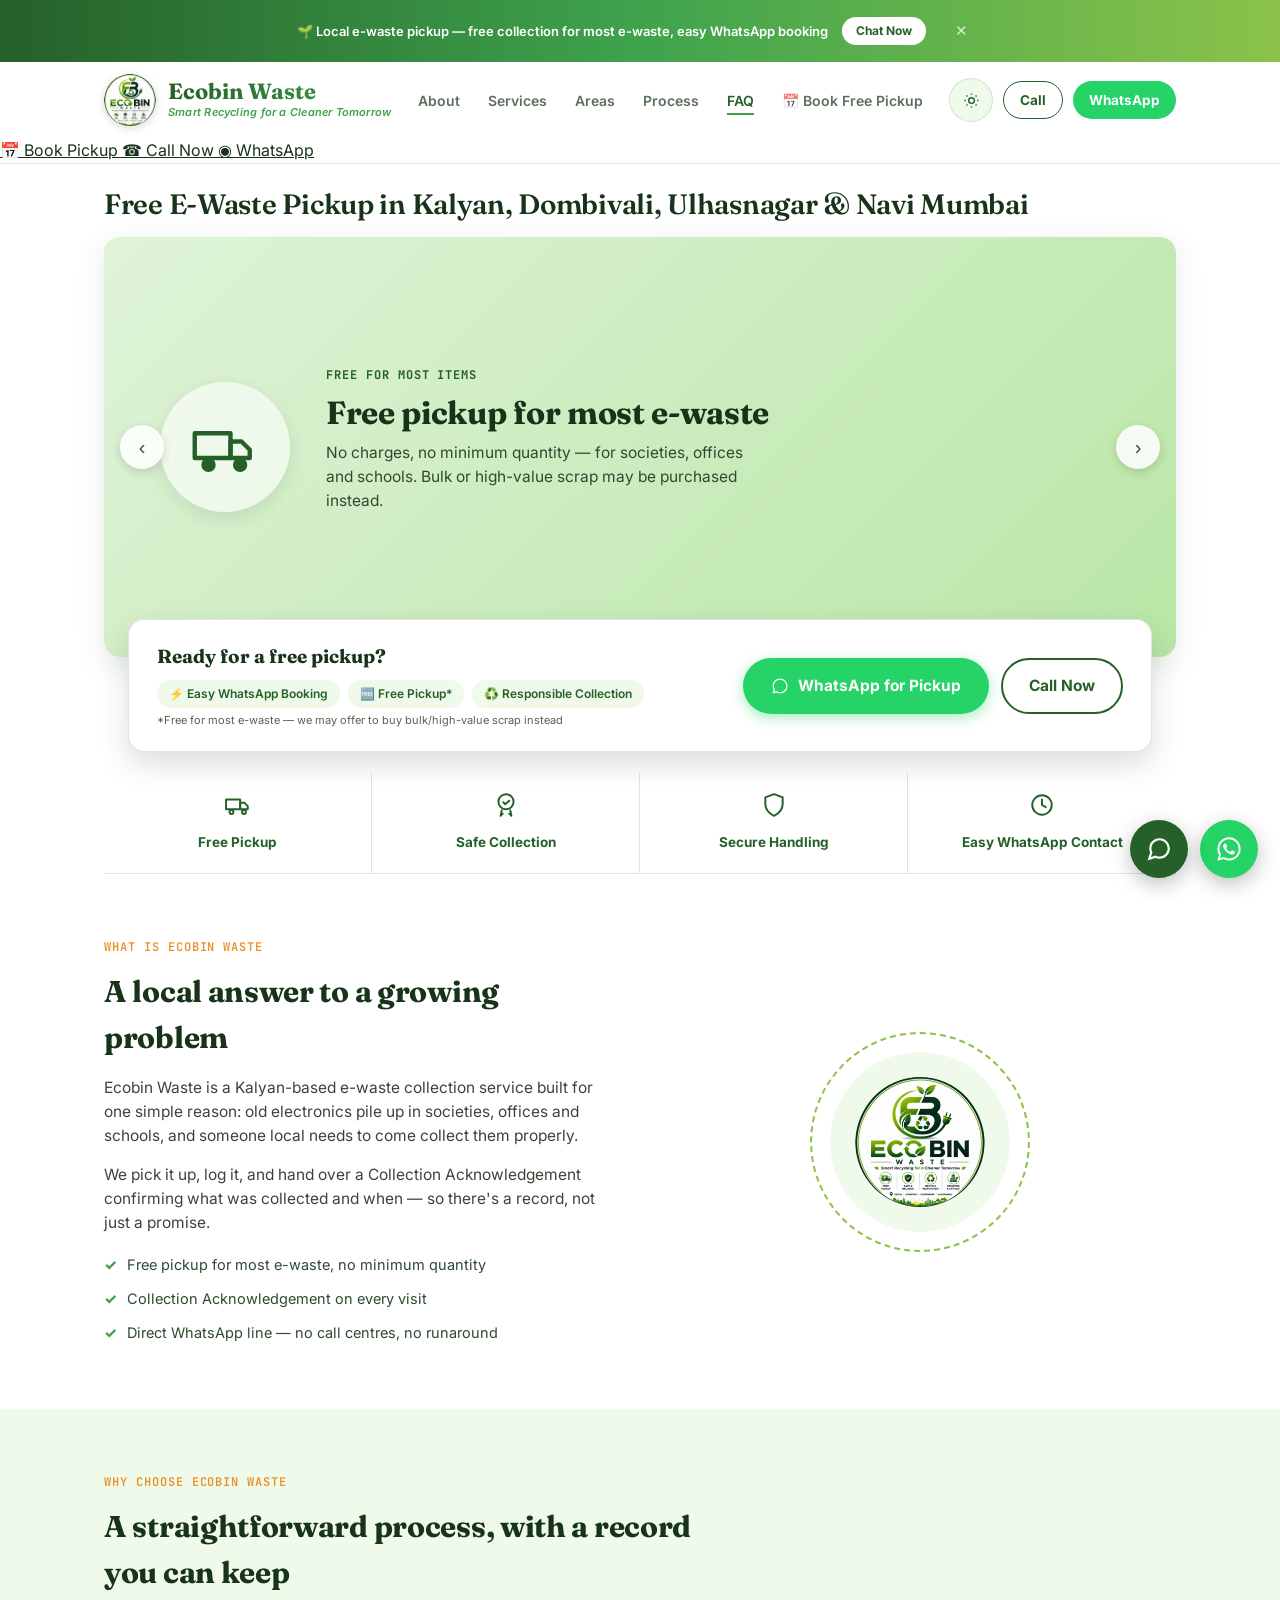
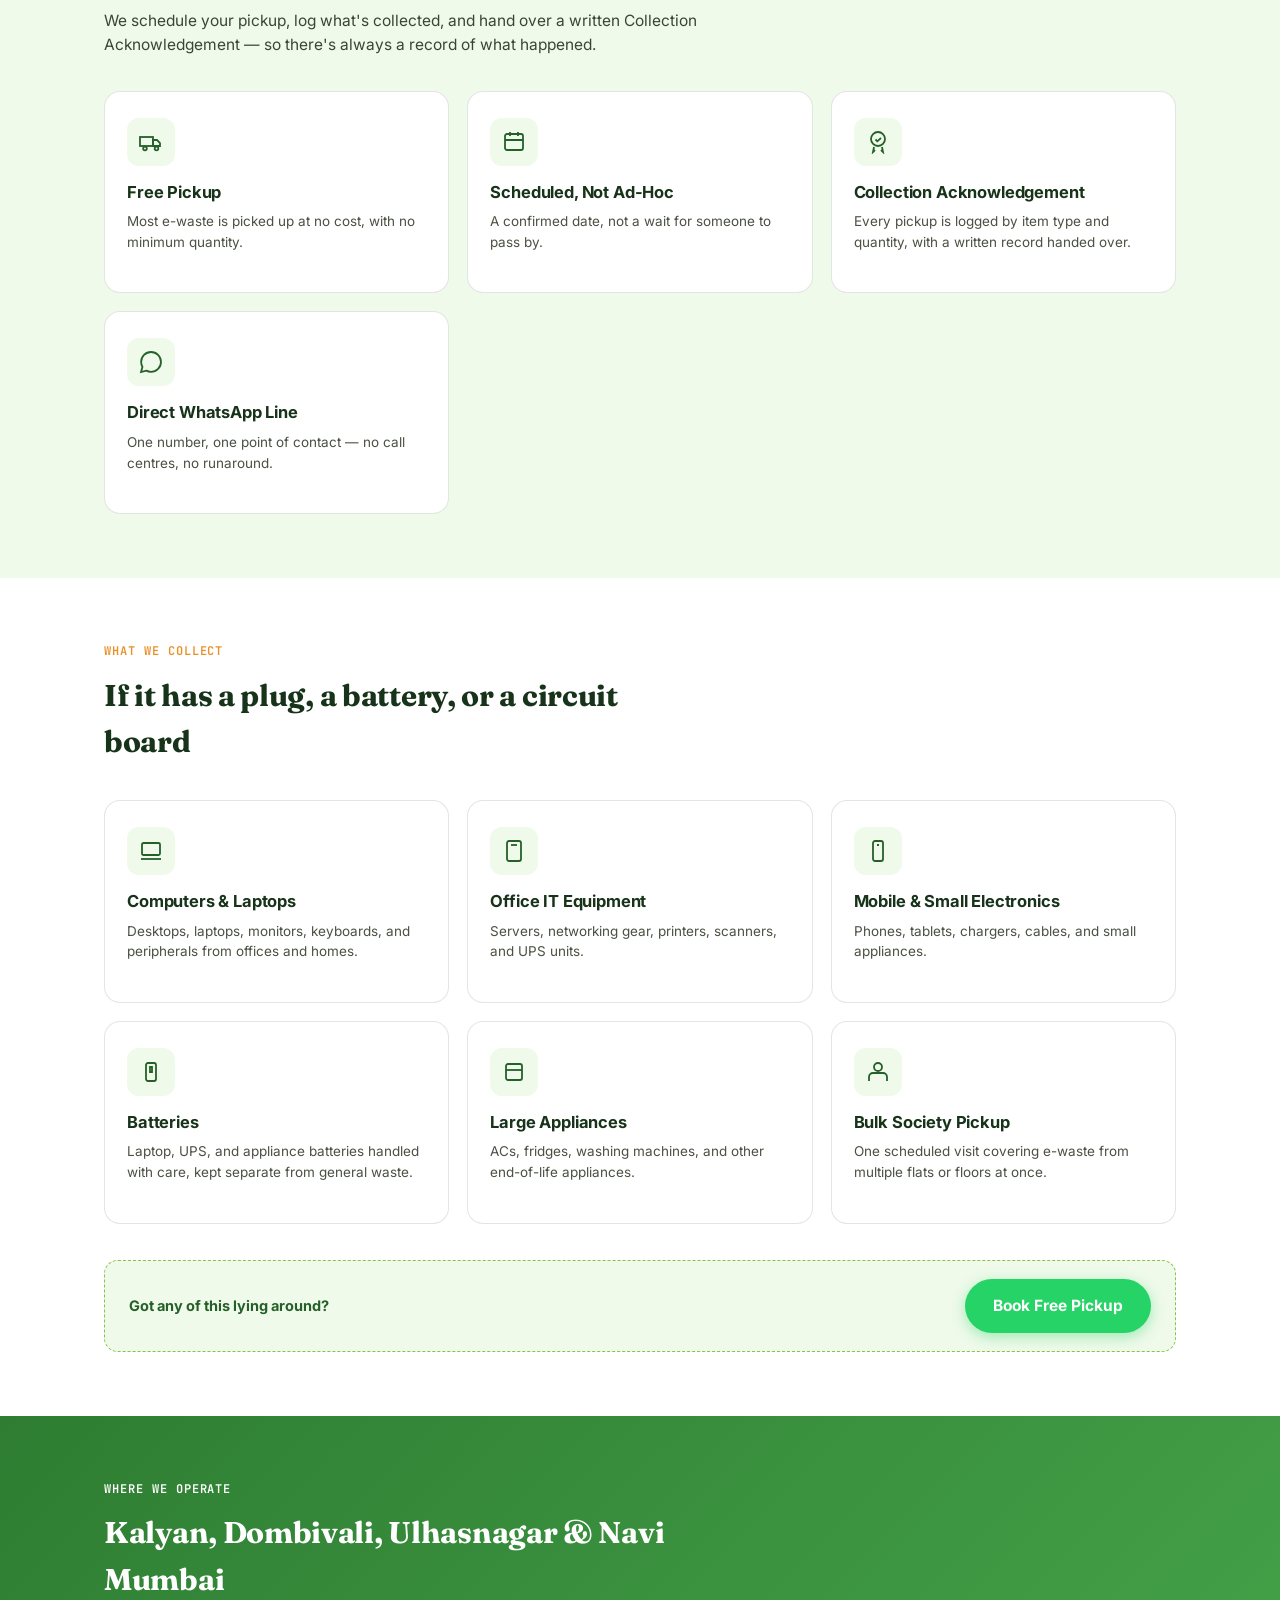
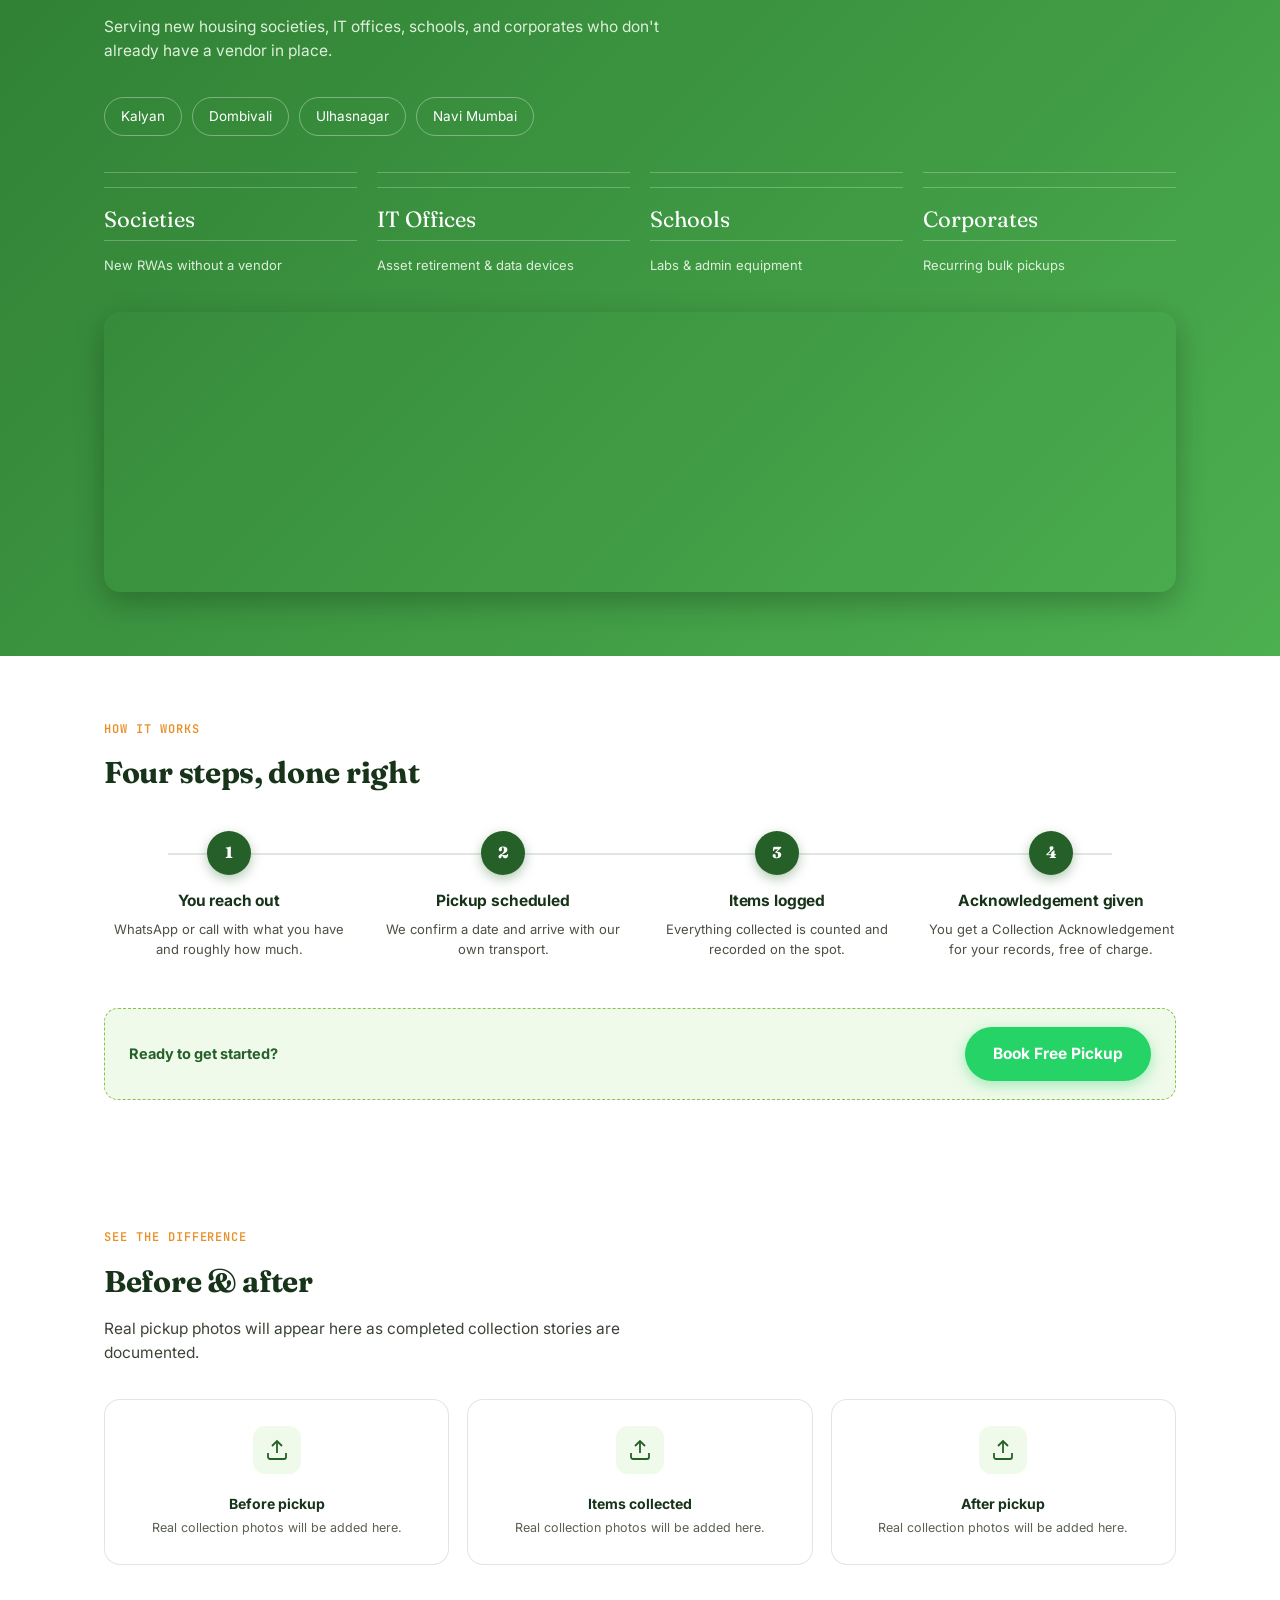
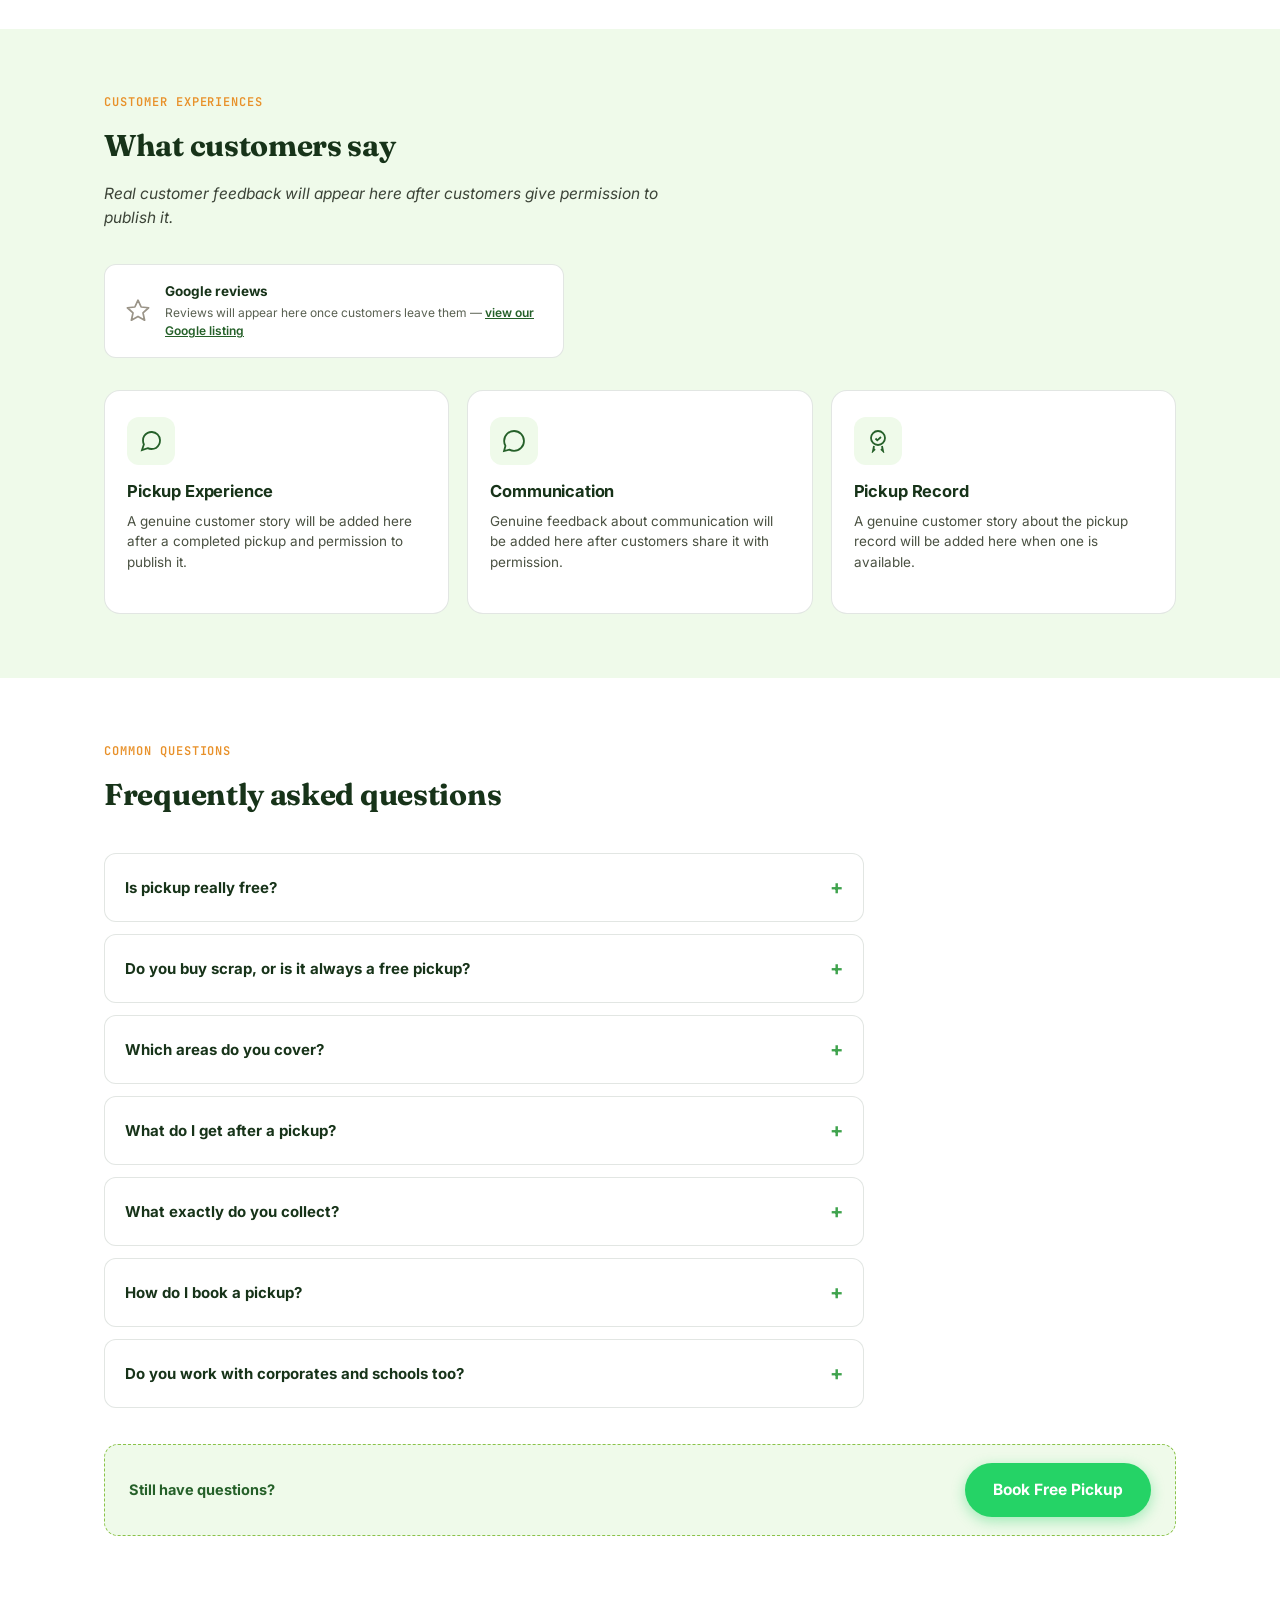
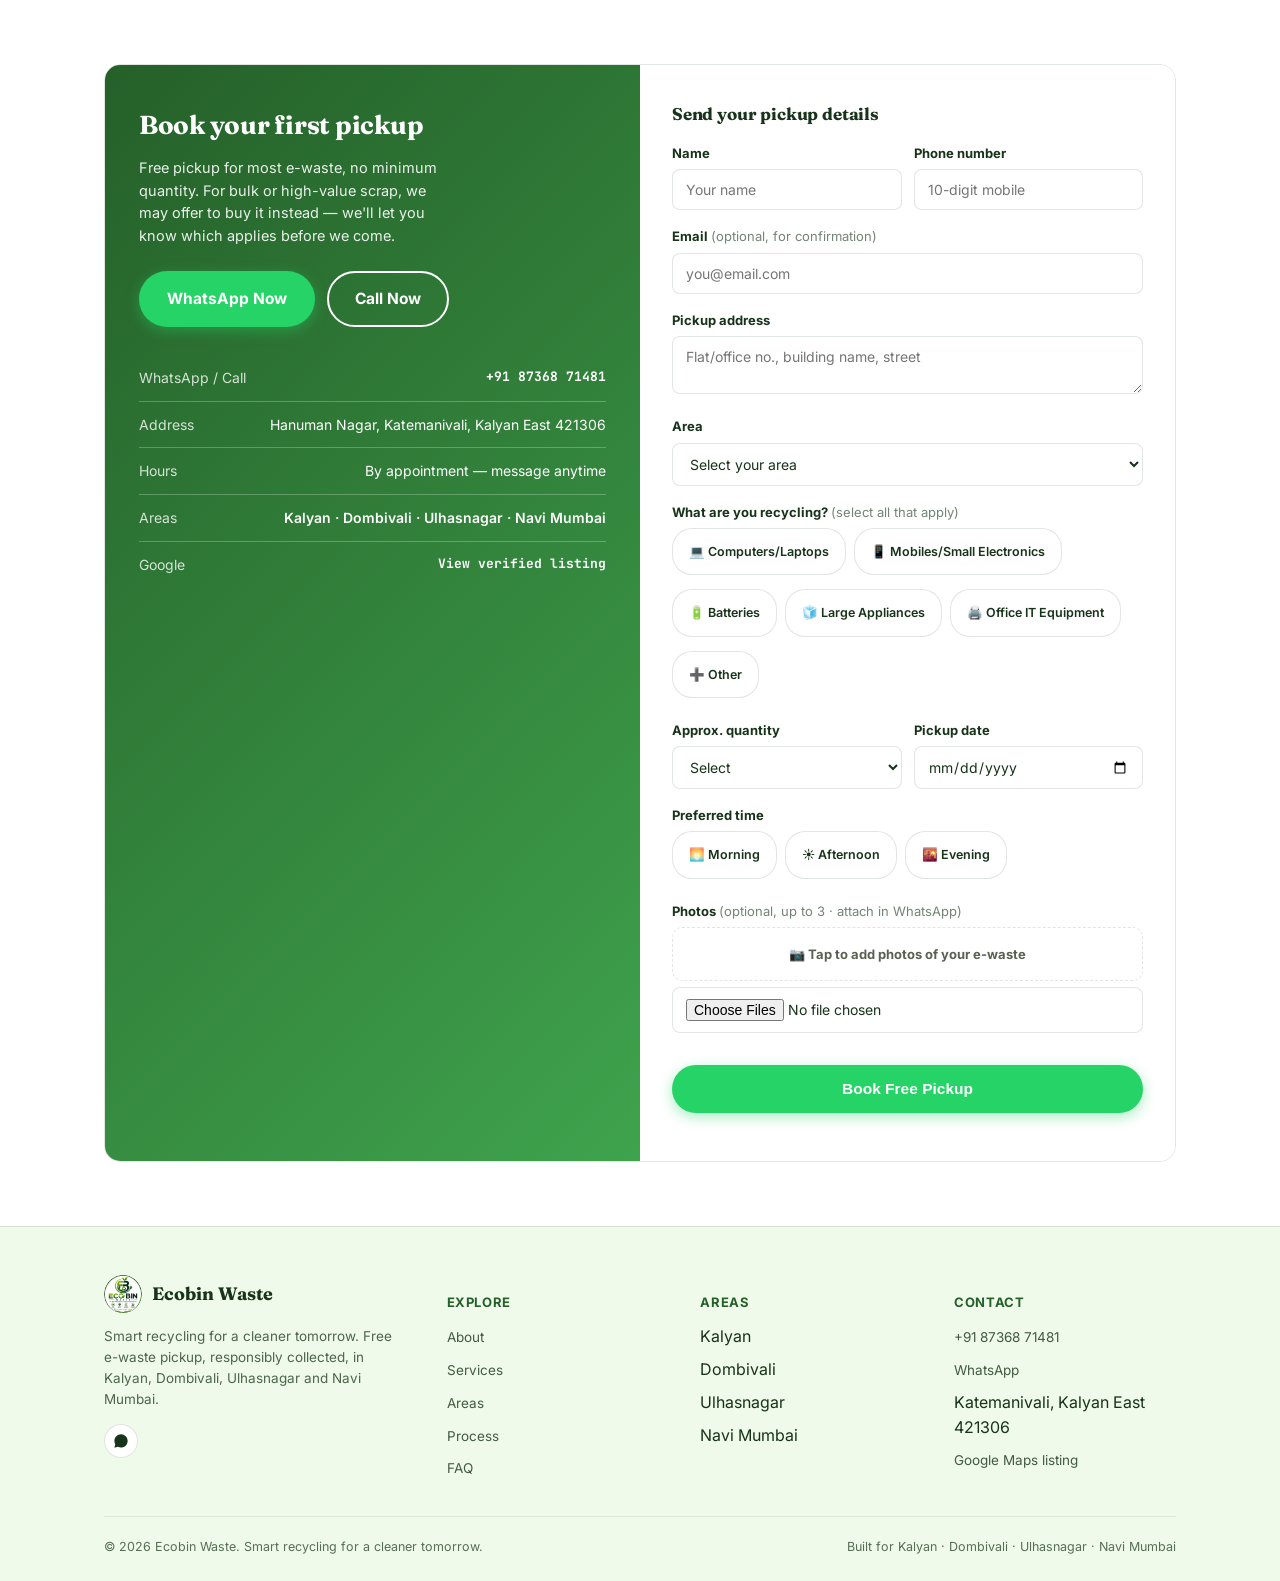
==== index.html @ fd975a5a "Add mobile booking button and FAQ link Added a mobile booking button for free pickup." ====
<!DOCTYPE html>
<html lang="en">
<head>
<meta charset="UTF-8">
<meta name="viewport" content="width=device-width, initial-scale=1.0">
<!--
  Future Feature:
  Enable Disposal Certificate messaging after official recycling partner
  and certificate process is available. Original (do not use until then):

  <title>Ecobin Waste — Certified E-Waste Pickup | Kalyan · Dombivali · Ulhasnagar · Navi Mumbai</title>
  <meta name="description" content="Free e-waste pickup with a disposal certificate for housing societies, offices and schools in Kalyan, Dombivali, Ulhasnagar and Navi Mumbai. WhatsApp or call to book today.">
  <meta property="og:title" content="Ecobin Waste — Certified E-Waste Pickup">
  <meta property="og:description" content="Free e-waste pickup with a disposal certificate. Serving Kalyan, Dombivali, Ulhasnagar and Navi Mumbai.">
  <meta name="twitter:description" content="Free E-Waste Pickup with Disposal Certificate">
-->
<title>Ecobin Waste | Free E-Waste Pickup in Kalyan & Navi Mumbai</title>
<meta name="description" content="Free e-waste pickup and scrap buying for homes, societies, offices and schools in Kalyan, Dombivali, Ulhasnagar and Navi Mumbai. Book on WhatsApp.">
<meta name="theme-color" content="#256029">
<meta name="robots" content="index, follow">
<meta name="author" content="Ecobin Waste">
<meta name="language" content="English">
<meta name="geo.region" content="IN-MH">
<meta name="geo.placename" content="Kalyan">
<meta name="format-detection" content="telephone=no">
<meta name="application-name" content="Ecobin Waste">
<link rel="canonical" href="https://ecobinwaste.com/">
<link rel="sitemap" type="application/xml" href="/sitemap.xml">
<meta property="og:title" content="Ecobin Waste | Free E-Waste Pickup in Kalyan & Navi Mumbai">
<meta property="og:description" content="Free e-waste pickup and scrap buying in Kalyan, Dombivali, Ulhasnagar and Navi Mumbai. Book on WhatsApp.">
<meta property="og:type" content="website">
<meta property="og:url" content="https://ecobinwaste.com">
<meta property="og:site_name" content="Ecobin Waste">
<meta property="og:image" content="https://ecobinwaste.com/images/og-image.jpg">
<meta name="twitter:card" content="summary_large_image">
<meta name="twitter:title" content="Ecobin Waste | Free E-Waste Pickup in Kalyan & Navi Mumbai">
<meta name="twitter:description" content="Free e-waste pickup and scrap buying in Kalyan, Dombivali, Ulhasnagar and Navi Mumbai.">
<meta name="twitter:image" content="https://ecobinwaste.com/images/og-image.jpg">
<!-- Social preview assets are kept in the images/ folder and must be uploaded with the site. -->
<link rel="icon" type="image/png" sizes="16x16" href="images/favicon-16x16.png">
<link rel="icon" type="image/png" sizes="32x32" href="images/favicon-32x32.png">
<link rel="icon" type="image/png" sizes="192x192" href="images/icon-192.png">
<link rel="apple-touch-icon" href="images/apple-touch-icon.png">
<link rel="manifest" href="manifest.json">
<link rel="preconnect" href="https://fonts.googleapis.com">
<link rel="preconnect" href="https://fonts.gstatic.com" crossorigin>
<link href="https://fonts.googleapis.com/css2?family=Fraunces:opsz,wght@9..144,500;9..144,600;9..144,700&family=Inter:wght@400;500;600;700;800&family=JetBrains+Mono:wght@400;500&display=swap" rel="stylesheet">

<!--
  Future Feature:
  Enable Disposal Certificate offer description after official recycling
  partner and certificate process is available. Original (do not use yet):

  "itemOffered": { "@type": "Service", "name": "Free E-Waste Pickup", "description": "No-cost doorstep collection of laptops, computers, batteries, appliances and other e-waste, with a disposal certificate provided." },
-->
<!--
  priceRange intentionally omitted below: schema.org's priceRange ($/$$/$$$)
  doesn't cleanly represent a free-pickup + separately-priced-buying model —
  a value like "Free–₹₹" would be SEO padding, not genuinely useful data.
  The two Offer entries below already convey the real pricing accurately.

  Facebook intentionally omitted from structured data and the visible footer
  until the permanent business-page URL is confirmed. A /share/ action URL
  should never be published as an authoritative business identity.
-->
<script type="application/ld+json">
{
  "@context": "https://schema.org",
  "@type": "LocalBusiness",
  "name": "Ecobin Waste",
  "alternateName": "EcoBin Waste - Scrap & E-waste Buyer",
  "url": "https://ecobinwaste.com",
  "image": "https://ecobinwaste.com/logo.webp",
  "description": "E-waste collection and scrap buying serving housing societies, offices and schools. Free pickup for most e-waste, with fair-price buying for bulk or high-value scrap.",
  "areaServed": ["Kalyan","Dombivali","Ulhasnagar","Navi Mumbai"],
  "telephone": "+91-8736871481",
  "address": {
    "@type": "PostalAddress",
    "streetAddress": "Hanuman Nagar, Jaibhai Marathi School Rd, Katemanivali",
    "addressLocality": "Kalyan East",
    "addressRegion": "Maharashtra",
    "postalCode": "421306",
    "addressCountry": "IN"
  },
  "hasMap": "https://www.google.com/maps?cid=3420072044024006103",
  "sameAs": [
    "https://www.google.com/maps?cid=3420072044024006103"
  ],
  "makesOffer": [
    {
      "@type": "Offer",
      "itemOffered": { "@type": "Service", "name": "Free E-Waste Pickup", "description": "No-cost doorstep collection of laptops, computers, batteries, appliances and other e-waste, with a Collection Acknowledgement provided." },
      "price": "0",
      "priceCurrency": "INR"
    },
    {
      "@type": "Offer",
      "itemOffered": { "@type": "Service", "name": "Scrap Buying", "description": "Purchase of bulk or high-value electronic scrap, assessed on request." }
    }
  ]
}
</script>


<!--
  Future Feature:
  Enable Disposal Certificate Q&A in FAQ schema after official recycling
  partner and certificate process is available. Original (do not use yet):

  {"@type":"Question","name":"How do I get a disposal certificate?","acceptedAnswer":{"@type":"Answer","text":"Every pickup comes with a disposal certificate automatically, handed over right after your items are logged."}},
-->
<script type="application/ld+json">
{
  "@context": "https://schema.org",
  "@type": "FAQPage",
  "mainEntity": [
    {"@type":"Question","name":"Is pickup really free?","acceptedAnswer":{"@type":"Answer","text":"Yes, for most e-waste from societies, offices and schools — no minimum quantity. For bulk or high-value scrap, Ecobin Waste may offer to buy it instead of a free pickup."}},
    {"@type":"Question","name":"Do you buy scrap, or is it always a free pickup?","acceptedAnswer":{"@type":"Answer","text":"Both. Most e-waste is picked up free with a Collection Acknowledgement provided. For larger quantities or valuable scrap, Ecobin Waste may quote a fair purchase price instead."}},
    {"@type":"Question","name":"Which areas do you cover?","acceptedAnswer":{"@type":"Answer","text":"Kalyan, Dombivali, Ulhasnagar and Navi Mumbai right now. If you're just outside these, message us anyway — we're expanding."}},
    {"@type":"Question","name":"What do I get after a pickup?","acceptedAnswer":{"@type":"Answer","text":"A Collection Acknowledgement confirming Ecobin Waste collected the listed e-waste items from you on the specified date."}},
    {"@type":"Question","name":"What exactly do you collect?","acceptedAnswer":{"@type":"Answer","text":"Anything with a plug, battery or circuit board — laptops, desktops, monitors, printers, servers, phones, cables, batteries, ACs, fridges and other appliances."}},
    {"@type":"Question","name":"How do I book a pickup?","acceptedAnswer":{"@type":"Answer","text":"Book online through the booking form, or message on WhatsApp with your society or office name and a rough quantity."}},
    {"@type":"Question","name":"Do you work with corporates and schools too?","acceptedAnswer":{"@type":"Answer","text":"Yes — housing societies, IT offices, schools and corporates are the main focus, especially those without an existing vendor."}}
  ]
}
</script>

<!-- config.js loads first (head) so GA4_MEASUREMENT_ID below is genuinely
     sourced from config.js, not duplicated. See config.js comments re:
     GOOGLE_MAPS_CID, which — unlike this — stays hardcoded in the 6 places
     it's used, for structured-data/SEO reasons documented there. -->
<script src="config.js?v=1.0.1"></script>

<!-- Google tag (gtag.js) — script tag is created dynamically so the ID can
     come from config.js instead of being hardcoded here. -->
<script>
  window.dataLayer = window.dataLayer || [];
  function gtag(){dataLayer.push(arguments);}
  gtag('js', new Date());
  (function(){
    var gaId = (window.ECOBIN_CONFIG && window.ECOBIN_CONFIG.GA4_MEASUREMENT_ID) || '';
    if (gaId){
      var s = document.createElement('script');
      s.async = true;
      s.src = 'https://www.googletagmanager.com/gtag/js?id=' + encodeURIComponent(gaId);
      document.head.appendChild(s);
      gtag('config', gaId);
    } else {
      console.error('GA4_MEASUREMENT_ID not set in config.js — analytics disabled.');
    }
  })();
  function trackEvent(name, extra){
    try{ if (typeof gtag === 'function') gtag('event', name, extra || {}); }catch(e){}
  }
</script>

<link rel="stylesheet" href="style.css?v=1.0.1">
</head>
<body>

<noscript><div class="noscript-banner">JavaScript is required for the online booking form. You can still call or WhatsApp Ecobin Waste directly.</div></noscript>

<a href="#main" class="skip-link">Skip to main content</a>
<div id="scrollProgress"></div>
<div id="loader"><div class="loader-ring"></div></div>

<div class="promo-bar" id="promoBar">
  <!-- Future Feature: Enable "certificate included" wording after official recycling partner and certificate process is available. Original: free pickup, certificate included, same-day WhatsApp reply -->
  <span>🌱 Local e-waste pickup — free collection for most e-waste, easy WhatsApp booking</span>
  <a href="https://wa.me/918736871481?text=Hi%2C%20I%27d%20like%20to%20book%20an%20e-waste%20pickup." onclick="trackEvent('whatsapp_click',{location:'promo_bar'})" target="_top">Chat Now</a>
  <button class="promo-close" onclick="document.getElementById('promoBar').classList.add('hidden')" aria-label="Dismiss">✕</button>
</div>

<a class="float-wa" href="https://wa.me/918736871481?text=Hi%2C%20I%27d%20like%20to%20book%20an%20e-waste%20pickup." aria-label="Chat on WhatsApp" onclick="trackEvent('whatsapp_click',{location:'floating_button'})" target="_top">
  <svg viewBox="0 0 24 24" fill="currentColor"><path d="M12.04 2C6.58 2 2.13 6.45 2.13 11.91c0 1.75.46 3.45 1.32 4.95L2.05 22l5.25-1.38a9.9 9.9 0 0 0 4.74 1.21h.01c5.46 0 9.91-4.45 9.91-9.91 0-2.65-1.03-5.14-2.9-7.01A9.87 9.87 0 0 0 12.04 2zm0 18.15h-.01a8.2 8.2 0 0 1-4.2-1.15l-.3-.18-3.12.82.83-3.04-.2-.31a8.2 8.2 0 0 1-1.26-4.38c0-4.54 3.7-8.24 8.26-8.24a8.2 8.2 0 0 1 5.83 2.42 8.18 8.18 0 0 1 2.41 5.82c0 4.55-3.7 8.24-8.24 8.24zm4.52-6.17c-.25-.12-1.47-.72-1.7-.81-.23-.08-.39-.12-.56.13-.16.25-.64.81-.78.97-.15.17-.29.19-.54.06-.25-.12-1.04-.38-1.99-1.22-.73-.66-1.23-1.46-1.37-1.71-.15-.25-.02-.38.11-.51.11-.11.25-.29.37-.43.13-.15.17-.25.25-.42.08-.17.04-.31-.02-.44-.06-.12-.56-1.35-.77-1.85-.2-.48-.4-.42-.56-.43h-.48c-.17 0-.44.06-.66.31-.23.25-.87.85-.87 2.08 0 1.22.89 2.41 1.01 2.57.12.17 1.75 2.67 4.24 3.74.59.26 1.05.41 1.41.52.59.19 1.13.16 1.56.1.48-.07 1.47-.6 1.67-1.18.21-.58.21-1.07.15-1.18-.06-.1-.23-.16-.48-.28z"/></svg>
</a>

<button class="float-chat" aria-label="Ask a question" onclick="toggleChat()">
  <svg viewBox="0 0 24 24" fill="none" stroke="currentColor" stroke-width="2"><path d="M21 11.5a8.38 8.38 0 0 1-.9 3.8 8.5 8.5 0 0 1-7.6 4.7 8.38 8.38 0 0 1-3.8-.9L3 21l1.9-5.7a8.38 8.38 0 0 1-.9-3.8 8.5 8.5 0 0 1 4.7-7.6 8.38 8.38 0 0 1 3.8-.9h.5a8.48 8.48 0 0 1 8 8v.5z"/></svg>
</button>

<button class="scroll-top" id="scrollTopBtn" onclick="window.scrollTo({top:0,behavior:'smooth'})" aria-label="Scroll to top">
  <svg width="18" height="18" viewBox="0 0 24 24" fill="none" stroke="currentColor" stroke-width="2.2" stroke-linecap="round" stroke-linejoin="round"><path d="M12 19V5M5 12l7-7 7 7"/></svg>
</button>

<div class="chat-window" id="chatWindow">
  <div class="chat-head">
    <img loading="lazy" src="logo.webp" alt="" aria-hidden="true">
    <div>Ecobin Waste Helper<div class="sub">Usually answers instantly</div></div>
    <button class="chat-close" onclick="toggleChat()" aria-label="Close chat">✕</button>
  </div>
  <div class="chat-body" id="chatBody"></div>
  <div class="chat-quick" id="chatQuick"></div>
  <div class="chat-input-row">
    <input type="text" id="chatInput" aria-label="Ask Ecobin Waste a question" placeholder="Type a question..." onkeydown="if(event.key==='Enter'){sendChatText();}">
    <button onclick="sendChatText()" aria-label="Send">
      <svg width="16" height="16" viewBox="0 0 24 24" fill="none" stroke="currentColor" stroke-width="2"><path d="M22 2 11 13"/><path d="M22 2 15 22 11 13 2 9 22 2z"/></svg>
    </button>
  </div>
</div>

<header>
  <div class="nav wrap">
    <a class="brand" href="#main">
      <div class="brand-mark"><img src="logo.webp" alt="Ecobin Waste logo"></div>
      <div>
        <div class="brand-name">Ecobin Waste</div>
        <div class="brand-tag">Smart Recycling for a Cleaner Tomorrow</div>
      </div>
    </a>
    <nav class="main-nav" aria-label="Primary">
      <ul id="mainNavList">
        <li><a href="#about" data-nav>About</a></li>
        <li><a href="#services" data-nav>Services</a></li>
        <li><a href="#areas" data-nav>Areas</a></li>
        <li><a href="#process" data-nav>Process</a></li>
                <li><a href="#faq" data-nav>FAQ</a></li>

        <li class="mobile-book-row">
          <a
            class="mobile-book-btn"
            href="#contact"
            onclick="trackEvent('booking_cta_click',{location:'mobile_menu'})"
          >
            📅 Book Free Pickup
          </a>
        </li>

        <li class="mobile-theme-row">
          <button class="mobile-theme-btn" onclick="toggleTheme()" aria-label="Toggle dark mode" aria-pressed="false">
            <svg width="17" height="17" viewBox="0 0 24 24" fill="none" stroke="currentColor" stroke-width="2"><circle cx="12" cy="12" r="4"/><path d="M12 2v2M12 20v2M4.9 4.9l1.4 1.4M17.7 17.7l1.4 1.4M2 12h2M20 12h2M4.9 19.1l1.4-1.4M17.7 6.3l1.4-1.4"/></svg>
            <span>Dark Mode</span>
          </button>
        </li>
      </ul>
    </nav>
    <div class="nav-actions">
      <button class="theme-toggle" onclick="toggleTheme()" aria-label="Toggle dark mode" aria-pressed="false" id="themeBtn">
        <svg width="17" height="17" viewBox="0 0 24 24" fill="none" stroke="currentColor" stroke-width="2"><circle cx="12" cy="12" r="4"/><path d="M12 2v2M12 20v2M4.9 4.9l1.4 1.4M17.7 17.7l1.4 1.4M2 12h2M20 12h2M4.9 19.1l1.4-1.4M17.7 6.3l1.4-1.4"/></svg>
      </button>
      <a class="nav-call" href="tel:+918736871481" onclick="trackEvent('call_click',{location:'nav'})" target="_top">Call</a>
      <a class="nav-wa" href="https://wa.me/918736871481?text=Hi%2C%20I%27d%20like%20to%20book%20an%20e-waste%20pickup." onclick="trackEvent('whatsapp_click',{location:'nav'})" target="_top">WhatsApp</a>
      <button class="menu-toggle" id="menuToggle" aria-label="Open menu" aria-expanded="false" aria-controls="mainNavList" onclick="toggleMobileMenu()">
        <svg width="22" height="22" viewBox="0 0 24 24" fill="none" stroke="currentColor" stroke-width="2" stroke-linecap="round"><path d="M3 6h18M3 12h18M3 18h18"/></svg>
      </button>
    </div>
  </div>
      <div class="mobile-action-bar" aria-label="Quick actions">
      <a
        class="mobile-action-btn mobile-action-book"
        href="#contact"
        onclick="trackEvent('booking_cta_click',{location:'mobile_action_bar'})"
      >
        <span aria-hidden="true">📅</span>
        <span>Book Pickup</span>
      </a>

      <a
        class="mobile-action-btn mobile-action-call"
        href="tel:+918736871481"
        onclick="trackEvent('call_click',{location:'mobile_action_bar'})"
      >
        <span aria-hidden="true">☎</span>
        <span>Call Now</span>
      </a>

      <a
        class="mobile-action-btn mobile-action-whatsapp"
        href="https://wa.me/918736871481?text=Hi%2C%20I%27d%20like%20to%20book%20an%20e-waste%20pickup"
        onclick="trackEvent('whatsapp_click',{location:'mobile_action_bar'})"
        target="_top"
      >
        <span aria-hidden="true">◉</span>
        <span>WhatsApp</span>
      </a>
    </div>
</header>

<main id="main">

  <section class="hero-banner-wrap" style="padding-top:24px;">
    <div class="wrap">
    <h1 class="hero-h1">Free E-Waste Pickup in Kalyan, Dombivali, Ulhasnagar &amp; Navi Mumbai</h1>
    <div class="carousel" id="carousel">
      <div class="slide active" style="background:linear-gradient(135deg,#DFF3D8,#B9E6A6);">
        <div class="slide-inner">
          <div class="slide-icon"><svg viewBox="0 0 24 24" fill="none" stroke="#256029" stroke-width="1.6" stroke-linecap="round" stroke-linejoin="round"><rect x="1" y="7" width="13" height="9"/><path d="M14 10h4l3 3v3h-7z"/><circle cx="6" cy="18.5" r="1.8" fill="#256029"/><circle cx="17.5" cy="18.5" r="1.8" fill="#256029"/></svg></div>
          <div class="slide-text"><span class="slide-eyebrow">Free For Most Items</span><h2>Free pickup for most e-waste</h2><p>No charges, no minimum quantity — for societies, offices and schools. Bulk or high-value scrap may be purchased instead.</p></div>
        </div>
      </div>
      <div class="slide" style="background:linear-gradient(135deg,#E3F6E1,#8FD19E);">
        <div class="slide-inner">
          <div class="slide-icon"><svg viewBox="0 0 24 24" fill="none" stroke="#256029" stroke-width="1.6" stroke-linecap="round" stroke-linejoin="round"><circle cx="12" cy="9" r="7"/><path d="m9 20-2 2 1-5"/><path d="m15 20 2 2-1-5"/><path d="m9.5 9.5 1.8 1.8L15 8"/></svg></div>
          <!-- Future Feature: Enable Disposal Certificate slide after official recycling partner and certificate process is available. Original:
          <div class="slide-text"><span class="slide-eyebrow">Fully Documented</span><h2>Certified disposal, every pickup</h2><p>You get a proper disposal certificate — not a vague promise from a scrap dealer.</p></div>
          -->
          <div class="slide-text"><span class="slide-eyebrow">Reliable Service</span><h2>Responsible collection, every pickup</h2><p>You get a Collection Acknowledgement for your records — a real process, not a vague promise from a scrap dealer.</p></div>
        </div>
      </div>
      <div class="slide" style="background:linear-gradient(135deg,#EAF8E0,#A5D6A7);">
        <div class="slide-inner">
          <div class="slide-icon"><svg viewBox="0 0 24 24" fill="none" stroke="#256029" stroke-width="1.6" stroke-linecap="round" stroke-linejoin="round"><rect x="3" y="4" width="18" height="12" rx="1.5"/><path d="M2 20h20"/><path d="m8 20 1.5-4h5L16 20"/><path d="M9 9.5a3 3 0 1 1 5.5 1.7L12 14l-2.5-2.8"/></svg></div>
          <div class="slide-text"><span class="slide-eyebrow">Anything With A Plug</span><h2>Laptops, monitors, batteries & more</h2><p>Computers, office IT, cables, phones, appliances — we collect a wide range of e-waste.</p></div>
        </div>
      </div>
      <div class="slide" style="background:linear-gradient(135deg,#DFF0DA,#7CC576);">
        <div class="slide-inner">
          <div class="slide-icon"><svg viewBox="0 0 24 24" fill="none" stroke="#256029" stroke-width="1.6" stroke-linecap="round" stroke-linejoin="round"><path d="M12 2c-4 0-7 3.1-7 7 0 5.2 7 13 7 13s7-7.8 7-13c0-3.9-3-7-7-7z"/><circle cx="12" cy="9" r="2.4"/></svg></div>
          <div class="slide-text"><span class="slide-eyebrow">Serving Your Area</span><h2>Kalyan · Dombivali · Ulhasnagar · Navi Mumbai</h2><p>Serving Kalyan, Dombivali, Ulhasnagar & Navi Mumbai — message us to check your exact location.</p></div>
        </div>
      </div>
      <div class="slide" style="background:linear-gradient(135deg,#E6F4E0,#9CCC65);">
        <div class="slide-inner">
          <div class="slide-icon"><svg viewBox="0 0 24 24" fill="none" stroke="#256029" stroke-width="1.6" stroke-linecap="round" stroke-linejoin="round"><rect x="4" y="3" width="10" height="18"/><rect x="14" y="9" width="6" height="12"/><path d="M7 7h1M10 7h1M7 11h1M10 11h1M7 15h1M10 15h1"/><path d="M17 13h1M17 17h1"/></svg></div>
          <div class="slide-text"><span class="slide-eyebrow">Built For You</span><h2>Made for societies, offices & schools</h2><p>Bulk pickups, scheduled visits, one point of contact for ongoing service.</p></div>
        </div>
      </div>
      <button class="car-arrow prev" onclick="changeSlide(-1)" aria-label="Previous slide">‹</button>
      <button class="car-arrow next" onclick="changeSlide(1)" aria-label="Next slide">›</button>
      <div class="car-dots" id="carDots"></div>
    </div>

    <div class="hero-cta-bar">
      <div>
        <div class="cta-bar-title">Ready for a free pickup?</div>
        <!-- Future Feature: Enable "📋 Certified" badge after official recycling partner and certificate process is available. -->
        <div class="cta-bar-badges"><span>⚡ Easy WhatsApp Booking</span><span>🆓 Free Pickup*</span><span>♻️ Responsible Collection</span></div>
        <div class="text-caption-muted" style="font-size:11px; margin-top:4px;">*Free for most e-waste — we may offer to buy bulk/high-value scrap instead</div>
      </div>
      <div class="cta-bar-btns">
        <a class="btn-primary" href="https://wa.me/918736871481?text=Hi%2C%20I%27d%20like%20to%20book%20an%20e-waste%20pickup." onclick="trackEvent('whatsapp_click',{location:'hero'})" target="_top">
          <svg width="18" height="18" viewBox="0 0 24 24" fill="currentColor"><path d="M12.04 2C6.58 2 2.13 6.45 2.13 11.91c0 1.75.46 3.45 1.32 4.95L2.05 22l5.25-1.38a9.9 9.9 0 0 0 4.74 1.21h.01c5.46 0 9.91-4.45 9.91-9.91 0-2.65-1.03-5.14-2.9-7.01A9.87 9.87 0 0 0 12.04 2zm0 18.15h-.01a8.2 8.2 0 0 1-4.2-1.15l-.3-.18-3.12.82.83-3.04-.2-.31a8.2 8.2 0 0 1-1.26-4.38c0-4.54 3.7-8.24 8.26-8.24a8.2 8.2 0 0 1 5.83 2.42 8.18 8.18 0 0 1 2.41 5.82c0 4.55-3.7 8.24-8.24 8.24z"/></svg>
          WhatsApp for Pickup
        </a>
        <a class="btn-secondary" href="tel:+918736871481" onclick="trackEvent('call_click',{location:'hero'})" target="_top">Call Now</a>
      </div>
    </div>
    </div>
  </section>

  <div class="wrap">
    <div class="trust-strip">
      <div class="trust-item"><svg viewBox="0 0 24 24" fill="none" stroke-width="1.8" stroke-linecap="round" stroke-linejoin="round"><path d="M1 7h13v9H1z"/><path d="M14 10h4l3 3v3h-7z"/><circle cx="6" cy="18.5" r="1.8"/><circle cx="17.5" cy="18.5" r="1.8"/></svg><br>Free Pickup</div>
      <!-- Future Feature: Enable "Disposal Certificate" trust badge after official recycling partner and certificate process is available. Original: <div class="trust-item">...<br>Disposal Certificate</div> -->
      <div class="trust-item"><svg viewBox="0 0 24 24" fill="none" stroke-width="1.8" stroke-linecap="round" stroke-linejoin="round"><circle cx="12" cy="9" r="7"/><path d="m9 20-2 2 1-5"/><path d="m15 20 2 2-1-5"/><path d="m9.5 9.5 1.8 1.8L15 8"/></svg><br>Safe Collection</div>
      <div class="trust-item"><svg viewBox="0 0 24 24" fill="none" stroke-width="1.8" stroke-linecap="round" stroke-linejoin="round"><path d="M12 2 4 5v6c0 5 3.4 8.7 8 11 4.6-2.3 8-6 8-11V5z"/></svg><br>Secure Handling</div>
      <div class="trust-item"><svg viewBox="0 0 24 24" fill="none" stroke-width="1.8" stroke-linecap="round" stroke-linejoin="round"><circle cx="12" cy="12" r="9"/><path d="M12 7v5l3.5 2"/></svg><br>Easy WhatsApp Contact</div>
    </div>
  </div>

  <section id="about">
    <div class="wrap">
      <div class="about-grid reveal">
        <div>
          <span class="eyebrow">What Is Ecobin Waste</span>
          <h2 style="font-size:30px; font-weight:700;">A local answer to a growing problem</h2>
          <p class="text-body-muted" style="margin-top:14px; font-size:15.5px;">Ecobin Waste is a Kalyan-based e-waste collection service built for one simple reason: old electronics pile up in societies, offices and schools, and someone local needs to come collect them properly.</p>
          <!-- Future Feature: Enable Disposal Certificate line after official recycling partner and certificate process is available. Original: We pick it up, log it, and hand over a disposal certificate — so you have proof, not just a promise. -->
          <p class="text-body-muted" style="margin-top:10px; font-size:15.5px;">We pick it up, log it, and hand over a Collection Acknowledgement confirming what was collected and when — so there's a record, not just a promise.</p>
          <ul class="about-list">
            <li>Free pickup for most e-waste, no minimum quantity</li>
            <!-- Future Feature: Enable "Disposal certificate on every visit" after official recycling partner and certificate process is available. -->
            <li>Collection Acknowledgement on every visit</li>
            <li>Direct WhatsApp line — no call centres, no runaround</li>
          </ul>
        </div>
        <div class="about-badge-ring">
          <div class="about-badge-ring-inner"><img loading="lazy" src="logo.webp" alt="Ecobin Waste"></div>
        </div>
      </div>
    </div>
  </section>

  <!-- Future Feature: a genuine third-party comparison could return once there's
       verifiable public data to cite. Until then, this stays a positive-only
       section — no claims about any competitor, named or implied. -->
  <section id="why" style="background:var(--paper-2);">
    <div class="wrap">
      <div class="section-head">
        <span class="eyebrow">Why Choose Ecobin Waste</span>
        <h2>A straightforward process, with a record you can keep</h2>
        <p>We schedule your pickup, log what's collected, and hand over a written Collection Acknowledgement — so there's always a record of what happened.</p>
      </div>
      <div class="services-grid reveal">
        <div class="service-card"><div class="ic-wrap"><svg viewBox="0 0 24 24" fill="none" stroke-width="1.8"><rect x="1" y="7" width="13" height="9"/><path d="M14 10h4l3 3v3h-7z"/><circle cx="6" cy="18.5" r="1.8"/><circle cx="17.5" cy="18.5" r="1.8"/></svg></div><h3>Free Pickup</h3><p>Most e-waste is picked up at no cost, with no minimum quantity.</p></div>
        <div class="service-card"><div class="ic-wrap"><svg viewBox="0 0 24 24" fill="none" stroke-width="1.8"><rect x="3" y="4" width="18" height="16" rx="2"/><path d="M8 2v4M16 2v4M3 10h18"/></svg></div><h3>Scheduled, Not Ad-Hoc</h3><p>A confirmed date, not a wait for someone to pass by.</p></div>
        <div class="service-card"><div class="ic-wrap"><svg viewBox="0 0 24 24" fill="none" stroke-width="1.8"><circle cx="12" cy="9" r="7"/><path d="m9 20-2 2 1-5"/><path d="m15 20 2 2-1-5"/><path d="m9.5 9.5 1.8 1.8L15 8"/></svg></div><h3>Collection Acknowledgement</h3><p>Every pickup is logged by item type and quantity, with a written record handed over.</p></div>
        <div class="service-card"><div class="ic-wrap"><svg viewBox="0 0 24 24" fill="none" stroke-width="1.8"><path d="M12.04 2C6.58 2 2.13 6.45 2.13 11.91c0 1.75.46 3.45 1.32 4.95L2.05 22l5.25-1.38a9.9 9.9 0 0 0 4.74 1.21h.01c5.46 0 9.91-4.45 9.91-9.91 0-2.65-1.03-5.14-2.9-7.01A9.87 9.87 0 0 0 12.04 2z"/></svg></div><h3>Direct WhatsApp Line</h3><p>One number, one point of contact — no call centres, no runaround.</p></div>
      </div>
    </div>
  </section>

  <section id="services">
    <div class="wrap">
      <div class="section-head">
        <span class="eyebrow">What We Collect</span>
        <h2>If it has a plug, a battery, or a circuit board</h2>
      </div>
      <div class="services-grid reveal">
        <div class="service-card"><div class="ic-wrap"><svg viewBox="0 0 24 24" fill="none" stroke-width="1.8"><rect x="3" y="4" width="18" height="12" rx="1.5"/><path d="M2 20h20"/></svg></div><h3>Computers & Laptops</h3><p>Desktops, laptops, monitors, keyboards, and peripherals from offices and homes.</p></div>
        <div class="service-card"><div class="ic-wrap"><svg viewBox="0 0 24 24" fill="none" stroke-width="1.8"><rect x="5" y="2" width="14" height="20" rx="2"/><path d="M9 6h6"/></svg></div><h3>Office IT Equipment</h3><p>Servers, networking gear, printers, scanners, and UPS units.</p></div>
        <div class="service-card"><div class="ic-wrap"><svg viewBox="0 0 24 24" fill="none" stroke-width="1.8"><rect x="7" y="2" width="10" height="20" rx="2"/><path d="M11 6h2"/></svg></div><h3>Mobile & Small Electronics</h3><p>Phones, tablets, chargers, cables, and small appliances.</p></div>
        <div class="service-card"><div class="ic-wrap"><svg viewBox="0 0 24 24" fill="none" stroke-width="1.8"><rect x="7" y="3" width="10" height="18" rx="2"/><path d="M11 7h2v5h-2z"/></svg></div><h3>Batteries</h3><p>Laptop, UPS, and appliance batteries handled with care, kept separate from general waste.</p></div>
        <div class="service-card"><div class="ic-wrap"><svg viewBox="0 0 24 24" fill="none" stroke-width="1.8"><rect x="4" y="4" width="16" height="16" rx="2"/><path d="M4 10h16"/></svg></div><h3>Large Appliances</h3><p>ACs, fridges, washing machines, and other end-of-life appliances.</p></div>
        <div class="service-card"><div class="ic-wrap"><svg viewBox="0 0 24 24" fill="none" stroke-width="1.8"><path d="M3 21v-4a4 4 0 0 1 4-4h10a4 4 0 0 1 4 4v4"/><circle cx="12" cy="7" r="4"/></svg></div><h3>Bulk Society Pickup</h3><p>One scheduled visit covering e-waste from multiple flats or floors at once.</p></div>
      </div>
      <div class="mini-cta">
        <span>Got any of this lying around?</span>
        <a class="btn-primary" href="https://wa.me/918736871481?text=Hi%2C%20I%27d%20like%20to%20book%20an%20e-waste%20pickup." onclick="trackEvent('whatsapp_click',{location:'services_cta'})" target="_top">Book Free Pickup</a>
      </div>
    </div>
  </section>

  <section class="areas" id="areas">
    <div class="wrap">
      <div class="section-head reveal">
        <span class="eyebrow" style="color:#fff;">Where We Operate</span>
        <h2>Kalyan, Dombivali, Ulhasnagar & Navi Mumbai</h2>
        <p>Serving new housing societies, IT offices, schools, and corporates who don't already have a vendor in place.</p>
      </div>
      <div class="area-tags"><span>Kalyan</span><span>Dombivali</span><span>Ulhasnagar</span><span>Navi Mumbai</span></div>
      <div class="client-types">
        <div><div class="n">Societies</div><div class="l">New RWAs without a vendor</div></div>
        <div><div class="n">IT Offices</div><div class="l">Asset retirement & data devices</div></div>
        <div><div class="n">Schools</div><div class="l">Labs & admin equipment</div></div>
        <div><div class="n">Corporates</div><div class="l">Recurring bulk pickups</div></div>
      </div>
      <div class="map-embed">
        <iframe src="https://maps.google.com/maps?cid=3420072044024006103&z=15&output=embed" loading="lazy" title="Ecobin Waste — verified location on Google Maps"></iframe>
      </div>
    </div>
  </section>

  <section id="process">
    <div class="wrap">
      <div class="section-head">
        <span class="eyebrow">How It Works</span>
        <!-- Future Feature: Enable "Four steps, one certificate" after official recycling partner and certificate process is available. -->
        <h2>Four steps, done right</h2>
      </div>
      <div class="timeline reveal">
        <div class="tl-step"><div class="tl-dot">1</div><h3>You reach out</h3><p>WhatsApp or call with what you have and roughly how much.</p></div>
        <div class="tl-step"><div class="tl-dot">2</div><h3>Pickup scheduled</h3><p>We confirm a date and arrive with our own transport.</p></div>
        <div class="tl-step"><div class="tl-dot">3</div><h3>Items logged</h3><p>Everything collected is counted and recorded on the spot.</p></div>
        <!-- Future Feature: Enable "Certificate issued" step after official recycling partner and certificate process is available. Original:
        <div class="tl-step"><div class="tl-dot">4</div><h3>Certificate issued</h3><p>You get a disposal record for your files, free of charge.</p></div>
        -->
        <div class="tl-step"><div class="tl-dot">4</div><h3>Acknowledgement given</h3><p>You get a Collection Acknowledgement for your records, free of charge.</p></div>
      </div>
      <div class="mini-cta">
        <span>Ready to get started?</span>
        <a class="btn-primary" href="https://wa.me/918736871481?text=Hi%2C%20I%27d%20like%20to%20book%20an%20e-waste%20pickup." onclick="trackEvent('whatsapp_click',{location:'process_cta'})" target="_top">Book Free Pickup</a>
      </div>
    </div>
  </section>

  <section id="gallery">
    <div class="wrap">
      <div class="section-head">
        <span class="eyebrow">See The Difference</span>
        <h2>Before & after</h2>
        <p>Real pickup photos will appear here as completed collection stories are documented.</p>
      </div>
      <div class="gallery-grid reveal">
        <div class="gallery-card">
          <div class="swap-ic"><svg viewBox="0 0 24 24" fill="none" stroke-width="1.8"><path d="M21 15v4a2 2 0 0 1-2 2H5a2 2 0 0 1-2-2v-4"/><path d="M17 8l-5-5-5 5"/><path d="M12 3v12"/></svg></div>
          <h4>Before pickup</h4><p>Real collection photos will be added here.</p>
        </div>
        <div class="gallery-card">
          <div class="swap-ic"><svg viewBox="0 0 24 24" fill="none" stroke-width="1.8"><path d="M21 15v4a2 2 0 0 1-2 2H5a2 2 0 0 1-2-2v-4"/><path d="M17 8l-5-5-5 5"/><path d="M12 3v12"/></svg></div>
          <h4>Items collected</h4><p>Real collection photos will be added here.</p>
        </div>
        <div class="gallery-card">
          <div class="swap-ic"><svg viewBox="0 0 24 24" fill="none" stroke-width="1.8"><path d="M21 15v4a2 2 0 0 1-2 2H5a2 2 0 0 1-2-2v-4"/><path d="M17 8l-5-5-5 5"/><path d="M12 3v12"/></svg></div>
          <!-- Future Feature: Enable "Space cleared + certificate" caption after official recycling partner and certificate process is available. -->
          <h4>After pickup</h4><p>Real collection photos will be added here.</p>
        </div>
      </div>
    </div>
  </section>

  <section id="testimonials" style="background:var(--paper-2);">
    <div class="wrap">
      <div class="section-head">
        <span class="eyebrow">Customer Experiences</span>
        <h2>What customers say</h2>
        <p style="font-style:italic;">Real customer feedback will appear here after customers give permission to publish it.</p>
      </div>

      <!--
        No Google rating is shown until real customer reviews exist on the verified listing.
        See googleRating in config.js FUTURE registry.
      -->
      <div class="rating-placeholder">
        <svg viewBox="0 0 24 24" fill="none" stroke-width="1.6" stroke-linecap="round" stroke-linejoin="round"><path d="m12 2 2.9 6.3 6.9.7-5.2 4.7 1.5 6.8L12 17l-6.1 3.5 1.5-6.8L2.2 9l6.9-.7z"/></svg>
        <div>
          <div class="rating-placeholder-title">Google reviews</div>
          <div class="rating-placeholder-sub">Reviews will appear here once customers leave them — <a href="https://www.google.com/maps?cid=3420072044024006103" target="_top">view our Google listing</a></div>
        </div>
      </div>

      <div class="testi-grid reveal">
        <div class="testi-card">
          <div class="ic-wrap"><svg viewBox="0 0 24 24" fill="none" stroke-width="1.8"><path d="M21 11.5a8.38 8.38 0 0 1-.9 3.8 8.5 8.5 0 0 1-7.6 4.7 8.38 8.38 0 0 1-3.8-.9L3 21l1.9-5.7a8.38 8.38 0 0 1-.9-3.8 8.5 8.5 0 0 1 4.7-7.6 8.38 8.38 0 0 1 3.8-.9h.5a8.48 8.48 0 0 1 8 8v.5z"/></svg></div>
          <h3>Pickup Experience</h3>
          <p>A genuine customer story will be added here after a completed pickup and permission to publish it.</p>
        </div>
        <div class="testi-card">
          <div class="ic-wrap"><svg viewBox="0 0 24 24" fill="none" stroke-width="1.8"><path d="M12.04 2C6.58 2 2.13 6.45 2.13 11.91c0 1.75.46 3.45 1.32 4.95L2.05 22l5.25-1.38a9.9 9.9 0 0 0 4.74 1.21h.01c5.46 0 9.91-4.45 9.91-9.91 0-2.65-1.03-5.14-2.9-7.01A9.87 9.87 0 0 0 12.04 2z"/></svg></div>
          <h3>Communication</h3>
          <p>Genuine feedback about communication will be added here after customers share it with permission.</p>
        </div>
        <div class="testi-card">
          <div class="ic-wrap"><svg viewBox="0 0 24 24" fill="none" stroke-width="1.8"><circle cx="12" cy="9" r="7"/><path d="m9 20-2 2 1-5"/><path d="m15 20 2 2-1-5"/><path d="m9.5 9.5 1.8 1.8L15 8"/></svg></div>
          <h3>Pickup Record</h3>
          <p>A genuine customer story about the pickup record will be added here when one is available.</p>
        </div>
      </div>
    </div>
  </section>

  <section id="faq" style="background:var(--paper);">
    <div class="wrap">
      <div class="section-head">
        <span class="eyebrow">Common Questions</span>
        <h2>Frequently asked questions</h2>
      </div>
      <div class="faq-list">
        <details class="faq-item"><summary>Is pickup really free?</summary><p>Yes, for most e-waste from societies, offices and schools — no minimum quantity. For bulk or high-value scrap, we may offer to buy it instead of a free pickup; we'll tell you which applies before we come.</p></details>
        <details class="faq-item"><summary>Do you buy scrap, or is it always a free pickup?</summary><p>Both. Most e-waste is picked up free with a Collection Acknowledgement provided. For larger quantities or valuable scrap, ask on WhatsApp — we'll assess the items and tell you whether buying is available.</p></details>
        <details class="faq-item"><summary>Which areas do you cover?</summary><p>Kalyan, Dombivali, Ulhasnagar and Navi Mumbai right now. If you're just outside these, message us anyway — we're expanding.</p></details>
        <!-- Future Feature: Enable "How do I get a disposal certificate?" FAQ item after official recycling partner and certificate process is available. Original:
        <details class="faq-item"><summary>How do I get a disposal certificate?</summary><p>Every pickup comes with a disposal certificate automatically — no extra request needed. It's handed over right after your items are logged.</p></details>
        -->
        <details class="faq-item"><summary>What do I get after a pickup?</summary><p>A Collection Acknowledgement — a simple document confirming Ecobin Waste collected the listed e-waste items from you on the specified date. It's handed over right after your items are logged.</p></details>
        <details class="faq-item"><summary>What exactly do you collect?</summary><p>Anything with a plug, battery or circuit board — laptops, desktops, monitors, printers, servers, phones, cables, batteries, ACs, fridges and other appliances.</p></details>
        <details class="faq-item"><summary>How do I book a pickup?</summary><p>Use the booking form on this page, or tap the WhatsApp button and send your society or office name and a rough quantity. We'll confirm a pickup date and bring our own transport.</p></details>
        <details class="faq-item"><summary>Do you work with corporates and schools too?</summary><p>Yes — housing societies, IT offices, schools and corporates are our main focus, especially those without an existing vendor.</p></details>
      </div>
      <div class="mini-cta">
        <span>Still have questions?</span>
        <a class="btn-primary" href="https://wa.me/918736871481?text=Hi%2C%20I%27d%20like%20to%20book%20an%20e-waste%20pickup." onclick="trackEvent('whatsapp_click',{location:'faq_cta'})" target="_top">Book Free Pickup</a>
      </div>
    </div>
  </section>

  <section id="contact">
    <div class="wrap">
      <div class="contact-grid reveal">
        <div class="contact-left">
          <h2>Book your first pickup</h2>
          <p>Free pickup for most e-waste, no minimum quantity. For bulk or high-value scrap, we may offer to buy it instead — we'll let you know which applies before we come.</p>
          <div class="cbtns">
            <a class="btn-primary" href="https://wa.me/918736871481?text=Hi%2C%20I%27d%20like%20to%20book%20an%20e-waste%20pickup." onclick="trackEvent('whatsapp_click',{location:'contact_section'})" target="_top">WhatsApp Now</a>
            <a class="btn-secondary on-dark" href="tel:+918736871481" onclick="trackEvent('call_click',{location:'contact_section'})" target="_top">Call Now</a>
          </div>
          <div style="margin-top:28px;">
            <div class="contact-line"><span>WhatsApp / Call</span><a href="tel:+918736871481" target="_top">+91 87368 71481</a></div>
            <div class="contact-line"><span>Address</span><span style="text-align:right;">Hanuman Nagar, Katemanivali, Kalyan East 421306</span></div>
            <div class="contact-line"><span>Hours</span><span style="text-align:right;">By appointment — message anytime</span></div>
            <div class="contact-line"><span>Areas</span><span style="text-align:right; font-weight:600;">Kalyan · Dombivali · Ulhasnagar · Navi Mumbai</span></div>
            <div class="contact-line" style="border-bottom:none;"><span>Google</span><a href="https://www.google.com/maps?cid=3420072044024006103" target="_top">View verified listing</a></div>
          </div>
        </div>
        <div class="contact-right">
          <h3 style="font-size:17px; margin-bottom:16px;">Send your pickup details</h3>

          <form id="pickupForm" novalidate>
            <div class="field-row">
              <div class="field" id="f-name">
                <label for="in-name">Name</label>
                <input type="text" id="in-name" name="name" placeholder="Your name" autocomplete="name">
                <div class="err-msg">Please enter your name.</div>
              </div>
              <div class="field" id="f-phone">
                <label for="in-phone">Phone number</label>
                <input type="tel" id="in-phone" name="phone" placeholder="10-digit mobile" autocomplete="tel" inputmode="numeric">
                <div class="err-msg">Please enter a valid 10-digit phone number.</div>
              </div>
            </div>

            <div class="field" id="f-email">
              <label for="in-email">Email <span style="font-weight:400; opacity:0.6;">(optional, for confirmation)</span></label>
              <input type="email" id="in-email" name="email" placeholder="you@email.com" autocomplete="email">
            </div>

            <div class="field" id="f-address">
              <label for="in-address">Pickup address</label>
              <textarea id="in-address" name="address" rows="2" placeholder="Flat/office no., building name, street"></textarea>
              <div class="err-msg">Please enter your pickup address.</div>
            </div>

            <div class="field" id="f-area">
              <label for="in-area">Area</label>
              <select id="in-area" name="area">
                <option value="">Select your area</option>
                <option>Kalyan</option><option>Dombivali</option><option>Ulhasnagar</option><option>Navi Mumbai</option><option>Other</option>
              </select>
              <div class="err-msg">Please select your area.</div>
            </div>

            <div class="field" id="f-wastetype">
              <label>What are you recycling? <span style="font-weight:400; opacity:0.6;">(select all that apply)</span></label>
              <div class="pill-group" id="wasteTypeGroup">
                <label><input type="checkbox" value="Computers/Laptops"><span>💻 Computers/Laptops</span></label>
                <label><input type="checkbox" value="Mobiles/Small Electronics"><span>📱 Mobiles/Small Electronics</span></label>
                <label><input type="checkbox" value="Batteries"><span>🔋 Batteries</span></label>
                <label><input type="checkbox" value="Large Appliances"><span>🧊 Large Appliances</span></label>
                <label><input type="checkbox" value="Office IT Equipment"><span>🖨️ Office IT Equipment</span></label>
                <label><input type="checkbox" value="Other"><span>➕ Other</span></label>
              </div>
              <div class="err-msg">Please select at least one item type.</div>
            </div>

            <div class="field-row">
              <div class="field" id="f-quantity">
                <label for="in-quantity">Approx. quantity</label>
                <select id="in-quantity" name="quantity">
                  <option value="">Select</option>
                  <option>1–5 items</option><option>6–20 items</option><option>20+ items / bulk</option>
                </select>
                <div class="err-msg">Please select a quantity.</div>
              </div>
              <div class="field" id="f-pickupdate">
                <label for="in-pickupdate">Pickup date</label>
                <input type="date" id="in-pickupdate" name="pickupDate">
                <div class="err-msg">Please choose a pickup date.</div>
              </div>
            </div>

            <div class="field" id="f-pickuptime">
              <label>Preferred time</label>
              <div class="pill-group" id="pickupTimeGroup">
                <label><input type="radio" name="pickupTimeRadio" value="Morning (9am–12pm)"><span>🌅 Morning</span></label>
                <label><input type="radio" name="pickupTimeRadio" value="Afternoon (12pm–4pm)"><span>☀️ Afternoon</span></label>
                <label><input type="radio" name="pickupTimeRadio" value="Evening (4pm–7pm)"><span>🌇 Evening</span></label>
              </div>
              <div class="err-msg">Please pick a preferred time slot.</div>
            </div>

            <div class="field" id="f-photos">
              <label for="in-photos">Photos <span style="font-weight:400; opacity:0.6;">(optional, up to 3 · attach in WhatsApp)</span></label>
              <label class="file-drop" for="in-photos">📷 Tap to add photos of your e-waste</label>
              <input type="file" id="in-photos" name="photos" accept="image/*" multiple capture="environment">
              <div class="file-preview" id="filePreview"></div>
            </div>

            <!-- Honeypot spam trap: real users never see or fill this -->
            <div class="honeypot" aria-hidden="true">
              <label for="in-website">Leave this field empty</label>
              <input type="text" id="in-website" name="website" tabindex="-1" autocomplete="off">
            </div>

            <button type="submit" class="btn-primary form-submit" id="submitBtn">Book Free Pickup</button>
            <div id="formStatus" role="status" aria-live="polite"></div>
          </form>

        </div>
      </div>
    </div>
  </section>

</main>

<footer>
  <div class="wrap">
    <div class="footer-grid">
      <div>
        <div class="footer-brand"><img loading="lazy" src="logo.webp" alt="Ecobin Waste"><span>Ecobin Waste</span></div>
        <!-- Future Feature: Enable "with a disposal certificate" in footer tagline after official recycling partner and certificate process is available. -->
        <p style="font-size:13.5px; opacity:0.75; max-width:32ch;">Smart recycling for a cleaner tomorrow. Free e-waste pickup, responsibly collected, in Kalyan, Dombivali, Ulhasnagar and Navi Mumbai.</p>
        <div class="footer-social">
          <!-- Facebook intentionally omitted: the supplied link (https://www.facebook.com/share/187YvY7Be5/)
               is a /share/ action URL, not confirmed as the permanent business page URL. Re-add once
               the real facebook.com/PageName URL is confirmed — same reasoning as the schema omission above. -->
          <a href="https://wa.me/918736871481" target="_top" aria-label="WhatsApp" onclick="trackEvent('whatsapp_click',{location:'footer'})"><svg width="16" height="16" viewBox="0 0 24 24" fill="currentColor"><path d="M12.04 2C6.58 2 2.13 6.45 2.13 11.91c0 1.75.46 3.45 1.32 4.95L2.05 22l5.25-1.38a9.9 9.9 0 0 0 4.74 1.21h.01c5.46 0 9.91-4.45 9.91-9.91 0-2.65-1.03-5.14-2.9-7.01A9.87 9.87 0 0 0 12.04 2z"/></svg></a>
        </div>
      </div>
      <div class="footer-col"><h4>Explore</h4><ul><li><a href="#about">About</a></li><li><a href="#services">Services</a></li><li><a href="#areas">Areas</a></li><li><a href="#process">Process</a></li><li><a href="#faq">FAQ</a></li></ul></div>
      <div class="footer-col"><h4>Areas</h4><ul><li>Kalyan</li><li>Dombivali</li><li>Ulhasnagar</li><li>Navi Mumbai</li></ul></div>
      <div class="footer-col"><h4>Contact</h4><ul><li><a href="tel:+918736871481" target="_top">+91 87368 71481</a></li><li><a href="https://wa.me/918736871481" target="_top">WhatsApp</a></li><li>Katemanivali, Kalyan East 421306</li><li><a href="https://www.google.com/maps?cid=3420072044024006103" target="_top">Google Maps listing</a></li></ul></div>
    </div>
    <div class="footer-bottom">
      <span>© 2026 Ecobin Waste. Smart recycling for a cleaner tomorrow.</span>
      <span>Built for Kalyan · Dombivali · Ulhasnagar · Navi Mumbai</span>
    </div>
  </div>
</footer>

<script src="script.js?v=1.0.1" defer></script>

</body>
</html>
---- style.css ----
/* ==========================================================
   Ecobin Waste — stylesheet
   Extracted from index.html for caching + maintainability.
   ========================================================== */

  :root{
    --ink:#173319;
    --paper:#FFFFFF;
    --paper-2:#EFFAEA;
    --card:#FFFFFF;
    --green:#3FA34D;
    --green-dark:#256029;
    --green-light:#8BC34A;
    --gold:#E8912A;
    --whatsapp:#25D366;
    --line: rgba(23,51,25,0.12);
    --shadow: 0 8px 30px rgba(23,51,25,0.10);
    --radius: 16px;
  }
  [data-theme="dark"]{
    --ink:#EAF5EA;
    --paper:#0E1710;
    --paper-2:#152018;
    --card:#17221A;
    --green:#5CC168;
    --green-dark:#3FA34D;
    --line: rgba(234,245,234,0.12);
    --shadow: 0 8px 30px rgba(0,0,0,0.4);
  }
  *{box-sizing:border-box;}
  html{scroll-behavior:smooth;}
  body{
    margin:0; background:var(--paper); color:var(--ink);
    font-family:'Inter',sans-serif; line-height:1.55;
    transition:background 0.3s ease, color 0.3s ease;
  }
  h1,h2,h3{ font-family:'Fraunces',serif; margin:0; letter-spacing:-0.01em; }
  a{color:inherit;}
  img{max-width:100%; display:block;}
  .wrap{max-width:1120px; margin:0 auto; padding:0 24px;}
  .skip-link{
    position:absolute; left:-999px; top:0; background:var(--green-dark); color:#fff;
    padding:10px 18px; z-index:200; border-radius:0 0 8px 0;
  }
  .skip-link:focus{left:0;}

  /* SCROLL PROGRESS */
  #scrollProgress{position:fixed; top:0; left:0; height:3px; background:var(--gold); z-index:110; width:0%;}

  /* PAGE LOADER */
  #loader{
    position:fixed; inset:0; background:var(--paper); z-index:200;
    display:flex; align-items:center; justify-content:center;
    transition:opacity 0.4s ease, visibility 0.4s ease;
  }
  #loader.done{opacity:0; visibility:hidden;}
  .loader-ring{
    width:44px; height:44px; border-radius:50%; border:3px solid var(--paper-2);
    border-top-color:var(--green); animation:spin 0.8s linear infinite;
  }
  @keyframes spin{to{transform:rotate(360deg);}}

  /* PROMO BAR */
  .promo-bar{
    background:linear-gradient(90deg,#256029,#3FA34D,#8BC34A);
    color:#fff; padding:9px 20px; display:flex; align-items:center; justify-content:center;
    gap:14px; font-size:13px; font-weight:600; text-align:center; flex-wrap:wrap;
  }
  .promo-bar a{background:#fff; color:var(--green-dark); padding:5px 14px; border-radius:20px; text-decoration:none; font-weight:700; font-size:12px; white-space:nowrap;}
  .promo-close{background:none; border:none; color:#fff; opacity:0.75; cursor:pointer; font-size:15px; min-width:44px; min-height:44px; display:inline-flex; align-items:center; justify-content:center; flex-shrink:0;}
  .promo-bar.hidden{display:none;}

  /* HEADER */
  header{position:sticky; top:0; z-index:90; background:rgba(255,255,255,0.9); backdrop-filter:blur(10px); border-bottom:1px solid var(--line);}
  [data-theme="dark"] header{background:rgba(14,23,16,0.85);}
  .nav{display:flex; align-items:center; justify-content:space-between; padding:12px 24px;}
  .brand{display:flex; align-items:center; gap:12px; text-decoration:none;}
  .brand-mark{width:52px; height:52px; border-radius:50%; overflow:hidden; flex-shrink:0; box-shadow:0 2px 8px rgba(0,0,0,0.15);}
  .brand-mark img{width:100%; height:100%; object-fit:cover;}
  .brand-name{
    font-family:'Fraunces',serif; font-weight:700; font-size:22px; line-height:1.1;
    background:linear-gradient(90deg,var(--green-dark),var(--green));
    -webkit-background-clip:text; background-clip:text; color:transparent;
  }
  .brand-tag{font-size:11px; color:var(--green); font-weight:600; letter-spacing:0.02em; font-style:italic;}
  nav.main-nav ul{list-style:none; display:flex; gap:28px; margin:0; padding:0;}
  nav.main-nav a{text-decoration:none; font-size:14px; font-weight:600; color:var(--ink); opacity:0.7; position:relative; padding-bottom:4px;}
  nav.main-nav a.active{opacity:1; color:var(--green-dark);}
  nav.main-nav a.active::after{content:''; position:absolute; left:0; right:0; bottom:-2px; height:2px; background:var(--green);}
  .nav-actions{display:flex; gap:10px; align-items:center;}
  .theme-toggle{
    width:44px; height:44px; border-radius:50%; border:1px solid var(--line); background:var(--paper-2);
    display:flex; align-items:center; justify-content:center; cursor:pointer; color:var(--green-dark); flex-shrink:0;
  }
  .nav-call{border:1.5px solid var(--green-dark); color:var(--green-dark); padding:8px 16px; border-radius:20px; font-size:13.5px; font-weight:700; text-decoration:none; display:flex; align-items:center; gap:6px;}
  .nav-wa{background:var(--whatsapp); color:#fff; padding:9px 16px; border-radius:20px; font-size:13.5px; font-weight:700; text-decoration:none; display:flex; align-items:center; gap:6px;}
  .menu-toggle{display:none; background:none; border:none; font-size:24px; cursor:pointer; color:var(--green-dark);}
  /* Theme-toggle entry point duplicated inside the mobile nav panel — only
     shown there on the narrowest widths where the header row has no space
     left for it (see the 412px tier below). Hidden everywhere else. */
  .mobile-theme-row{display:none;}
  .mobile-theme-btn{
    display:flex; align-items:center; gap:10px; background:none; border:none; cursor:pointer;
    color:var(--ink); font-size:15px; font-weight:600; padding:14px 4px; width:100%; text-align:left;
  }

  /* BUTTONS (shared) */
  .btn-primary{
    background:var(--whatsapp); color:#fff; padding:15px 28px; border-radius:30px; text-decoration:none;
    font-weight:700; font-size:15.5px; display:inline-flex; align-items:center; gap:9px;
    box-shadow:0 4px 14px rgba(37,211,102,0.4); border:none; cursor:pointer;
    transition:box-shadow 0.2s ease, transform 0.2s ease;
  }
  .btn-primary:hover{box-shadow:0 6px 18px rgba(37,211,102,0.55); transform:translateY(-1px);}
  .btn-secondary{border:2px solid var(--green-dark); color:var(--green-dark); padding:14px 26px; border-radius:30px; text-decoration:none; font-weight:700; font-size:15.5px; display:inline-flex; align-items:center; gap:8px; background:var(--paper);}
  .btn-secondary.on-dark{background:transparent; border-color:#fff; color:#fff;}
  .btn-fb{background:#1877F2; color:#fff; padding:14px 26px; border-radius:30px; text-decoration:none; font-weight:700; font-size:15.5px; display:inline-flex; align-items:center; gap:8px;}

  /* HERO CAROUSEL */
  .hero-banner-wrap{padding:24px 0 0;}
  .hero-h1{
    font-size:28px; font-weight:600; line-height:1.2;
    color:var(--ink); margin:0 0 16px;
  }
  .eyebrow{font-family:'JetBrains Mono',monospace; font-size:12px; letter-spacing:0.08em; text-transform:uppercase; color:var(--gold); font-weight:600; display:block; margin-bottom:12px;}
  .slide-eyebrow{font-family:'JetBrains Mono',monospace; font-size:12px; letter-spacing:0.08em; text-transform:uppercase; color:#256029; font-weight:700; display:block; margin-bottom:10px;}
  .carousel{
  position:relative;
  height:420px;
  border-radius:var(--radius);
  overflow:hidden;
  box-shadow:var(--shadow);
  isolation:isolate;
}

.slide{
  position:absolute;
  inset:0;
  opacity:0;
  visibility:visible;
  pointer-events:none;
  transition:opacity 0.7s ease;
  display:flex;
  align-items:center;
  padding:0 48px;
  z-index:1;
}

.slide.active{
  opacity:1;
  visibility:visible;
  pointer-events:auto;
  z-index:2;
}
  .slide-inner{display:flex; align-items:center; gap:36px; max-width:960px; margin:0 auto; width:100%; min-width:0;}
  .slide-icon{width:130px; height:130px; border-radius:50%; background:rgba(255,255,255,0.6); backdrop-filter:blur(6px); display:flex; align-items:center; justify-content:center; flex-shrink:0; box-shadow:0 6px 18px rgba(23,51,25,0.1);}
  .slide-icon svg{width:66px; height:66px;}
  .slide-text{min-width:0;flex:1 1 auto;}
  .slide-text h2{font-size:32px; font-weight:700; color:#173319; line-height:1.15;}
  .slide-text p{margin-top:10px; font-size:15.5px; color:#2f4a30; max-width:42ch;}
  .car-arrow{position:absolute; top:50%; transform:translateY(-50%); z-index:10; width:44px; height:44px; border-radius:50%; border:none; background:rgba(255,255,255,0.85); color:var(--green-dark); font-size:20px; cursor:pointer; display:flex; align-items:center; justify-content:center; box-shadow:0 3px 10px rgba(0,0,0,0.15);}
  .car-arrow.prev{left:16px;} .car-arrow.next{right:16px;}
  .car-dots{position:absolute; bottom:16px; left:50%; transform:translateX(-50%); z-index:10; display:flex; gap:2px;}
  .car-dots .dot{
    width:9px; height:9px; box-sizing:content-box; padding:17px; margin:0;
    border-radius:50%; border:none; cursor:pointer;
    background-color:rgba(255,255,255,0.6); background-clip:content-box;
  }
  .car-dots{
  position:absolute;
  bottom:16px;
  left:50%;
  transform:translateX(-50%);
  z-index:10;
  display:flex;
  align-items:center;
  gap:8px;
}

.car-dots .dot{
  width:9px;
  height:9px;
  box-sizing:border-box;
  padding:0;
  margin:0;
  border-radius:50%;
  border:none;
  cursor:pointer;
  background:#fff;
  opacity:0.55;
  transition:opacity 0.25s ease, transform 0.25s ease;
}

.car-dots .dot.active{
  width:10px;
  height:10px;
  border-radius:50%;
  background:#fff;
  opacity:1;
  transform:scale(1.15);
}

  .hero-cta-bar{
    background:var(--card); border-radius:var(--radius); box-shadow:0 12px 30px rgba(23,51,25,0.16);
    margin:-38px 24px 0; position:relative; z-index:5; padding:22px 28px;
    display:flex; justify-content:space-between; align-items:center; flex-wrap:wrap; gap:18px;
    border:1px solid var(--line);
  }
  .cta-bar-title{font-family:'Fraunces',serif; font-weight:700; font-size:19px;}
  .cta-bar-badges{display:flex; gap:8px; margin-top:8px; flex-wrap:wrap;}
  .cta-bar-badges span{background:var(--paper-2); color:var(--green-dark); font-size:12px; font-weight:600; padding:5px 12px; border-radius:14px; display:inline-flex; align-items:center; gap:4px;}
  .cta-bar-btns{display:flex; gap:12px; flex-wrap:wrap;}

  /* TRUST STRIP */
  .trust-strip{display:grid; grid-template-columns:repeat(4,1fr); gap:0; border-bottom:1px solid var(--line); margin-top:20px;}
  .trust-item{padding:20px 18px; text-align:center; border-right:1px solid var(--line); font-size:13.5px; font-weight:700; color:var(--green-dark);}
  .trust-item:last-child{border-right:none;}
  .trust-item .ic{font-size:22px; display:block; margin-bottom:6px;}
  .trust-item svg{width:26px; height:26px; margin-bottom:8px; stroke:var(--green-dark);}

  /* MINI CTA BANNER */
  .mini-cta{
    margin-top:36px; display:flex; align-items:center; justify-content:space-between; gap:16px; flex-wrap:wrap;
    background:var(--paper-2); border:1px dashed var(--green-light); border-radius:14px; padding:18px 24px;
  }
  .mini-cta span{font-weight:700; font-size:14.5px; color:var(--green-dark);}

  /* GALLERY (placeholder) */
  .gallery-grid{display:grid; grid-template-columns:repeat(3,1fr); gap:18px;}
  .gallery-card{
    border:1px solid var(--line); border-radius:var(--radius); padding:26px 22px; text-align:center; background:var(--card);
    transition:transform 0.25s ease, box-shadow 0.25s ease;
  }
  .gallery-card:hover{transform:translateY(-5px); box-shadow:var(--shadow);}
  .gallery-card .swap-ic{width:48px; height:48px; margin:0 auto 14px; border-radius:12px; background:var(--paper-2); display:flex; align-items:center; justify-content:center;}
  .gallery-card .swap-ic svg{width:24px; height:24px; stroke:var(--green-dark);}
  .gallery-card h4{font-size:14px; font-weight:700; margin-bottom:4px;}
  .gallery-card p{font-size:12.5px; color:#5a6152; margin:0;}

  /* TESTIMONIALS (placeholder content, premium presentation) */
  .testi-grid{display:grid; grid-template-columns:repeat(3,1fr); gap:18px;}
  .testi-card{
    background:var(--card); border:1px solid var(--line); border-radius:var(--radius); padding:26px 22px;
    transition:transform 0.25s ease, box-shadow 0.25s ease;
  }
  .testi-card:hover{transform:translateY(-5px); box-shadow:var(--shadow);}
  .testi-card .ic-wrap{width:48px; height:48px; border-radius:12px; background:var(--paper-2); display:flex; align-items:center; justify-content:center; margin-bottom:14px;}
  .testi-card .ic-wrap svg{width:24px; height:24px; stroke:var(--green-dark);}
  .testi-card h3{font-size:16.5px; font-weight:700; font-family:'Inter',sans-serif;}
  .testi-card p{font-size:13.5px; color:#4a5142; margin-top:6px;}

  /* GOOGLE RATING placeholder — neutral, no fabricated number/stars */
  .rating-placeholder{
    display:flex; align-items:center; gap:14px; background:var(--card); border:1px solid var(--line);
    border-radius:12px; padding:16px 20px; margin:20px 0 32px; max-width:460px;
  }
  .rating-placeholder svg{width:26px; height:26px; stroke:#9a9488; flex-shrink:0;}
  .rating-placeholder-title{font-size:13.5px; font-weight:700;}
  .rating-placeholder-sub{font-size:12px; color:#5a6152; margin-top:2px;}
  .rating-placeholder-sub a{color:var(--green-dark); font-weight:600;}

  /* SECTIONS */
  section{padding:64px 0; scroll-margin-top:80px;}
  .section-head{max-width:60ch; margin-bottom:34px;}
  .section-head h2{font-size:30px; font-weight:700;}
  .section-head p{margin-top:12px; color:#3c4438; font-size:15.5px;}
  [data-theme="dark"] .section-head p{color:#b7c6b6;}

  /* ABOUT */
  .about-grid{display:grid; grid-template-columns:1fr 1fr; gap:48px; align-items:center;}
  .about-badge-ring{width:220px; height:220px; border-radius:50%; border:2px dashed var(--green-light); display:flex; align-items:center; justify-content:center; margin:0 auto;}
  .about-badge-ring-inner{width:180px; height:180px; border-radius:50%; background:var(--paper-2); display:flex; align-items:center; justify-content:center;}
  .about-badge-ring-inner img{width:130px; height:130px; border-radius:50%;}
  .about-list{list-style:none; margin:18px 0 0; padding:0; display:grid; gap:12px;}
  .about-list li{display:flex; gap:10px; font-size:14.5px; color:#2f4a30;}
  [data-theme="dark"] .about-list li{color:#c6d6c5;}

  /* Reusable muted-text utilities — replace inline color styles so dark
     mode can actually override them (an inline style="" can't be reached
     by a CSS attribute-selector override without !important). */
  .text-body-muted{color:#3c4438;}
  [data-theme="dark"] .text-body-muted{color:#c6d6c5;}
  .text-caption-muted{color:#5a6152;}
  [data-theme="dark"] .text-caption-muted{color:#b7c6b6;}
  .about-list li::before{content:'✓'; color:var(--green); font-weight:800; flex-shrink:0;}

  /* GLASS CARDS - COMPARE */
  .compare-grid{display:grid; grid-template-columns:1fr 1fr; gap:0; border:1px solid var(--line); border-radius:var(--radius); overflow:hidden;}
  .compare-col{padding:30px 28px;}
  .compare-col:first-child{background:var(--paper-2); border-right:1px solid var(--line);}
  .compare-col.win{background:var(--card);}
  .compare-col h3{font-size:16px; font-family:'Inter',sans-serif; font-weight:800; margin-bottom:14px;}
  .compare-col.win h3{color:var(--green-dark);}
  .compare-col ul{margin:0; padding-left:18px; font-size:14.5px; color:#3c4438;}
  [data-theme="dark"] .compare-col ul{color:#c6d6c5;}
  .compare-col li{margin-bottom:8px;}
  .compare-col{transition:transform 0.25s ease;}
  .compare-col.win:hover{transform:translateY(-3px);}

  /* SERVICES */
  .services-grid{display:grid; grid-template-columns:repeat(3,1fr); gap:18px;}
  .service-card{
    background:var(--card); border:1px solid var(--line); border-radius:var(--radius); padding:26px 22px;
    transition:transform 0.25s ease, box-shadow 0.25s ease;
  }
  .service-card:hover{transform:translateY(-5px); box-shadow:var(--shadow);}
  .service-card .ic-wrap{width:48px; height:48px; border-radius:12px; background:var(--paper-2); display:flex; align-items:center; justify-content:center; margin-bottom:14px;}
  .service-card .ic-wrap svg{width:24px; height:24px; stroke:var(--green-dark);}
  .service-card h3{font-size:16.5px; font-weight:700; font-family:'Inter',sans-serif;}
  .service-card p{font-size:13.5px; color:#4a5142; margin-top:6px;}
  [data-theme="dark"] .service-card p{color:#b7c6b6;}

  /* AREAS + MAP */
  .areas{background:linear-gradient(135deg,#2E7D32,#4CAF50); color:#fff;}
  .areas .section-head p{color:#dcf0da;}
  .area-tags{display:flex; flex-wrap:wrap; gap:10px; margin-top:20px;}
  .area-tags span{border:1px solid rgba(255,255,255,0.35); padding:8px 16px; border-radius:20px; font-size:13.5px; transition:transform 0.2s ease, background 0.2s ease;}
  .area-tags span:hover{transform:translateY(-2px) scale(1.04); background:rgba(255,255,255,0.15);}
  .client-types{display:grid; grid-template-columns:repeat(4,1fr); gap:20px; margin-top:36px;}
  .client-types div{border-top:1px solid rgba(255,255,255,0.25); padding-top:14px;}
  .client-types .n{font-family:'Fraunces',serif; font-size:22px;}
  .client-types .l{font-size:13px; color:#dcf0da; margin-top:4px;}
  .map-embed{margin-top:36px; border-radius:var(--radius); overflow:hidden; box-shadow:0 10px 30px rgba(0,0,0,0.25);}
  .map-embed iframe{width:100%; height:280px; border:0; display:block;}

  /* PROCESS TIMELINE */
  .timeline{position:relative; display:grid; grid-template-columns:repeat(4,1fr); gap:24px; margin-top:10px;}
  .timeline::before{content:''; position:absolute; top:22px; left:6%; right:6%; height:2px; background:var(--line); z-index:0;}
  .tl-step{position:relative; z-index:1; text-align:center;}
  .tl-dot{width:44px; height:44px; border-radius:50%; background:var(--green-dark); color:#fff; display:flex; align-items:center; justify-content:center; margin:0 auto 14px; font-weight:800; font-family:'Fraunces',serif; box-shadow:0 4px 12px rgba(37,96,41,0.35);}
  .tl-step h3{font-size:15.5px; font-weight:700; font-family:'Inter',sans-serif;}
  .tl-step p{font-size:13px; color:#4a5142; margin-top:6px;}
  [data-theme="dark"] .tl-step p{color:#b7c6b6;}

  /* FAQ ACCORDION */
  .faq-list{display:grid; gap:12px; max-width:760px;}
  .faq-item{border:1px solid var(--line); border-radius:12px; background:var(--card); overflow:hidden;}
  .faq-item summary{
    padding:18px 20px; font-weight:700; font-size:15px; cursor:pointer; list-style:none;
    display:flex; justify-content:space-between; align-items:center; gap:12px;
  }
  .faq-item summary::-webkit-details-marker{display:none;}
  .faq-item summary::after{content:'+'; font-size:20px; color:var(--green); flex-shrink:0;}
  .faq-item[open] summary::after{content:'−';}
  .faq-item p{padding:0 20px 18px; margin:0; font-size:14px; color:#3c4438;}
  [data-theme="dark"] .faq-item p{color:#c6d6c5;}
  /* Task 2 dark-mode audit — measured WCAG contrast failures, fixed below.
     Reuses the same muted-text color already established above (#b7c6b6),
     not a new arbitrary value. Each was under 3:1 against its actual dark
     background (--card or --paper); now 9.19:1. */
  [data-theme="dark"] .gallery-card p{color:#b7c6b6;}
  [data-theme="dark"] .testi-card p{color:#b7c6b6;}
  [data-theme="dark"] .rating-placeholder-sub{color:#b7c6b6;}
  [data-theme="dark"] .file-drop{color:#b7c6b6;}
  [data-theme="dark"] #formStatus[data-state="loading"]{color:#b7c6b6;}
  /* Error red (#c0392b) measured at only 3.02:1 on the dark card background —
     passes AA for large text only, fails for this component's actual small
     (12–13px) text. Lightened for dark mode only; light mode unchanged. */
  [data-theme="dark"] #formStatus[data-state="error"]{color:#F28B82;}
  [data-theme="dark"] .field.error input,
  [data-theme="dark"] .field.error select,
  [data-theme="dark"] .field.error textarea{border-color:#F28B82;}
  [data-theme="dark"] .field .err-msg{color:#F28B82;}

  /* CONTACT + FORM */
  .contact-grid{display:grid; grid-template-columns:1fr 1fr; gap:0; border:1px solid var(--line); border-radius:var(--radius); overflow:hidden;}
  .contact-left{background:linear-gradient(135deg,#256029,#3FA34D); color:#fff; padding:40px 34px;}
  .contact-left h2{font-size:26px; color:#fff;}
  .contact-left p{margin-top:12px; font-size:14.5px; opacity:0.9; max-width:34ch;}
  .cbtns{display:flex; gap:12px; margin-top:24px; flex-wrap:wrap;}
  .contact-line{display:flex; justify-content:space-between; padding:12px 0; border-bottom:1px solid rgba(255,255,255,0.25); font-size:14px;}
  .contact-line span:first-child{opacity:0.8;}
  .contact-line a{text-decoration:none; color:inherit; font-weight:700; font-family:'JetBrains Mono',monospace; font-size:13px;}
  .contact-right{padding:36px 32px; background:var(--card);}
  .field{margin-bottom:16px;}
  .field label{display:block; font-size:13px; font-weight:700; margin-bottom:6px;}
  .field input, .field select, .field textarea{
    width:100%; border:1.5px solid var(--line); border-radius:8px; padding:11px 13px; font-size:14px;
    font-family:'Inter',sans-serif; background:var(--paper); color:var(--ink); outline:none;
  }
  .field input:focus, .field select:focus, .field textarea:focus{border-color:var(--green);}
  .field.error input, .field.error select, .field.error textarea{border-color:#c0392b;}
  .field .err-msg{color:#c0392b; font-size:12px; margin-top:4px; display:none;}
  .field.error .err-msg{display:block;}
  .form-submit{width:100%; justify-content:center; margin-top:6px;}
  #formStatus{font-size:13px; margin-top:12px; color:var(--green-dark); font-weight:600;}
  .field-row{display:grid; grid-template-columns:1fr 1fr; gap:12px;}
  .pill-group{display:flex; flex-wrap:wrap; gap:8px;}
  .pill-group label{
    border:1.5px solid var(--line); border-radius:20px; padding:13px 16px; font-size:12.5px; font-weight:600;
    cursor:pointer; display:flex; align-items:center; gap:6px; background:var(--paper); user-select:none;
  }
  .pill-group input{position:absolute; opacity:0; width:0; height:0;}
  .pill-group input:checked + span{color:var(--green-dark);}
  .pill-group label:has(input:checked){border-color:var(--green); background:var(--paper-2);}
  .pill-group label:has(input:focus-visible){outline:2px solid var(--gold); outline-offset:2px;}
  .file-drop{
    border:1.5px dashed var(--line); border-radius:10px; padding:16px; text-align:center; cursor:pointer;
    font-size:12.5px; color:#5a6152; background:var(--paper);
  }
  .file-drop:hover{border-color:var(--green);}
  .file-drop input{display:none;}
  .file-preview{display:flex; gap:8px; flex-wrap:wrap; margin-top:10px;}
  .file-preview img{width:56px; height:56px; object-fit:cover; border-radius:8px; border:1px solid var(--line);}
  .honeypot{position:absolute; left:-9999px; width:1px; height:1px; overflow:hidden;}
  .booking-success{display:none; text-align:center; padding:20px 6px;}
  .booking-success.show{display:block;}
  .booking-success .id-badge{
    display:inline-block; background:var(--paper-2); color:var(--green-dark); font-family:'JetBrains Mono',monospace;
    font-weight:700; font-size:16px; padding:10px 20px; border-radius:10px; margin:14px 0;
  }
  .booking-success svg{width:52px; height:52px; stroke:var(--green); margin-bottom:10px;}
  #formStatus[data-state="error"]{color:#c0392b;}
  #formStatus[data-state="loading"]{color:#5a6152;}

  /* FOOTER */
  footer{border-top:1px solid var(--line); padding:48px 0 24px; background:var(--paper-2);}
  .footer-grid{display:grid; grid-template-columns:1.4fr 1fr 1fr 1fr; gap:32px;}
  .footer-brand{display:flex; align-items:center; gap:10px; margin-bottom:10px;}
  .footer-brand img{width:38px; height:38px; border-radius:50%;}
  .footer-brand span{font-family:'Fraunces',serif; font-weight:700; font-size:18px;}
  .footer-col h4{font-size:13px; text-transform:uppercase; letter-spacing:0.05em; color:var(--green-dark); margin-bottom:12px;}
  .footer-col ul{list-style:none; padding:0; margin:0; display:grid; gap:8px;}
  .footer-col a{text-decoration:none; font-size:13.5px; color:var(--ink); opacity:0.8;}
  .footer-col a:hover{opacity:1; color:var(--green-dark);}
  .footer-social{display:flex; gap:10px; margin-top:14px;}
  .footer-social a{width:34px; height:34px; border-radius:50%; background:var(--card); border:1px solid var(--line); display:flex; align-items:center; justify-content:center;}
  .footer-bottom{border-top:1px solid var(--line); margin-top:36px; padding-top:20px; display:flex; justify-content:space-between; flex-wrap:wrap; gap:10px; font-size:12.5px; opacity:0.7;}

  /* FLOATING BUTTONS */
  .float-wa{position:fixed; bottom:22px; right:22px; z-index:80; background:var(--whatsapp); color:#fff; width:58px; height:58px; border-radius:50%; display:flex; align-items:center; justify-content:center; box-shadow:0 6px 20px rgba(0,0,0,0.25); text-decoration:none;}
  .float-wa svg{width:28px; height:28px;}
  .float-chat{position:fixed; bottom:22px; right:92px; z-index:80; background:var(--green-dark); color:#fff; width:58px; height:58px; border-radius:50%; display:flex; align-items:center; justify-content:center; border:none; cursor:pointer; box-shadow:0 6px 20px rgba(0,0,0,0.25);}
  .float-chat svg{width:26px; height:26px;}
  .scroll-top{
    position:fixed; bottom:22px; left:22px; z-index:80; width:44px; height:44px; border-radius:50%;
    background:var(--card); border:1px solid var(--line); color:var(--green-dark); cursor:pointer;
    display:none; align-items:center; justify-content:center; box-shadow:0 4px 14px rgba(0,0,0,0.15);
    transition:opacity 0.3s ease;
  }
  .scroll-top.show{display:flex;}
  .chat-window{position:fixed; bottom:90px; right:22px; z-index:75; width:320px; max-width:calc(100vw - 40px); max-height:60vh; background:var(--card); border-radius:14px; overflow:hidden; box-shadow:0 12px 40px rgba(0,0,0,0.3); border:1px solid var(--line); display:none; flex-direction:column;}
  .chat-window.open{display:flex;}
  .chat-head{background:var(--green-dark); color:#fff; padding:14px 16px; display:flex; align-items:center; gap:10px; font-weight:700; font-size:14px;}
  .chat-head img{width:30px; height:30px; border-radius:50%;}
  .chat-head .sub{font-size:11px; font-weight:400; opacity:0.85;}
  .chat-close{margin-left:auto; background:none; border:none; color:#fff; font-size:16px; cursor:pointer; min-width:44px; min-height:44px; display:inline-flex; align-items:center; justify-content:center; flex-shrink:0;}
  .chat-body{flex:1; overflow-y:auto; padding:14px 16px; display:flex; flex-direction:column; gap:10px; max-height:220px;}
  .chat-msg{padding:9px 13px; border-radius:12px; font-size:13.5px; max-width:85%; line-height:1.4;}
  .chat-msg.bot{background:var(--paper-2); align-self:flex-start; border-bottom-left-radius:3px;}
  .chat-msg.user{background:var(--green-dark); color:#fff; align-self:flex-end; border-bottom-right-radius:3px;}
  .chat-quick{display:flex; flex-wrap:wrap; gap:6px; padding:0 16px 10px;}
  .chat-quick button{background:var(--paper-2); border:1px solid var(--line); border-radius:14px; padding:6px 11px; font-size:12px; cursor:pointer; color:var(--ink);}
  .chat-quick button:hover{background:var(--paper);}
  .chat-input-row{display:flex; gap:8px; padding:10px 12px; border-top:1px solid var(--line); background:var(--card);}
  .chat-input-row input{flex:1; border:1px solid var(--line); border-radius:20px; padding:9px 14px; font-size:13.5px; font-family:'Inter',sans-serif; outline:none; background:var(--paper); color:var(--ink);}
  .chat-input-row input:focus{border-color:var(--green);}
  .chat-input-row button{background:var(--green-dark); color:#fff; border:none; border-radius:50%; width:44px; height:44px; flex-shrink:0; cursor:pointer; display:flex; align-items:center; justify-content:center;}

  /* SCROLL REVEAL */
  .reveal{opacity:0; transform:translateY(24px); transition:opacity 0.7s ease, transform 0.7s ease;}
  .reveal.in-view{opacity:1; transform:translateY(0);}

  a:focus-visible, button:focus-visible, summary:focus-visible{outline:2px solid var(--gold); outline-offset:2px;}

  @media (max-width: 860px){
    .nav{padding:10px 16px;}
    .brand-mark{width:42px; height:42px;}
    .brand-tag{display:none;}
    nav.main-nav ul{display:none;}
    .menu-toggle{display:flex; background:none; border:none; color:var(--green-dark); cursor:pointer; min-width:44px; min-height:44px; align-items:center; justify-content:center;}
    nav.main-nav.mobile-open{
      position:absolute; top:100%; left:0; right:0; background:var(--paper);
      border-bottom:1px solid var(--line); box-shadow:0 8px 20px rgba(0,0,0,0.08);
    }
    nav.main-nav.mobile-open ul{
      display:flex; flex-direction:column; gap:0; padding:8px 24px 16px;
    }
    nav.main-nav.mobile-open li{border-bottom:1px solid var(--line);}
    nav.main-nav.mobile-open li:last-child{border-bottom:none;}
    nav.main-nav.mobile-open a{display:block; padding:14px 4px; font-size:15px;}
    .carousel{height:auto; min-height:460px;}
    .slide{padding:28px 20px;}
    .slide-inner{flex-direction:column; text-align:center; gap:16px;}
    .slide-icon{width:96px; height:96px;}
    .slide-icon svg{width:48px; height:48px;}
    .slide-text h2{font-size:24px;}
    .hero-h1{font-size:22px;}
    .hero-cta-bar{flex-direction:column; align-items:stretch; text-align:center; margin:-30px 16px 0;}
    .cta-bar-btns, .cta-bar-badges{justify-content:center;}
    .trust-strip{grid-template-columns:1fr 1fr;}
    .trust-item{border-bottom:1px solid var(--line);}
    .about-grid{grid-template-columns:1fr;}
    .compare-grid{grid-template-columns:1fr;}
    .compare-col:first-child{border-right:none; border-bottom:1px solid var(--line);}
    .services-grid{grid-template-columns:1fr;}
    .client-types{grid-template-columns:1fr 1fr;}
    .timeline{grid-template-columns:1fr 1fr;}
    .gallery-grid, .testi-grid{grid-template-columns:1fr;}
    .timeline::before{display:none;}
    .contact-grid{grid-template-columns:1fr;}
    .footer-grid{grid-template-columns:1fr 1fr; gap:24px;}
  }

  /* Ultra-compact header tier — only the header changes here, nothing else.
     Below this width, the header row genuinely cannot fit all 4 controls
     (dark mode, call, WhatsApp, menu) plus branding without shrinking
     something below a usable size. WhatsApp and the menu button are kept
     full-size and always visible (most important). The dark-mode toggle
     moves into the mobile nav panel instead of disappearing — same
     function, same one-tap access, just relocated. Call is hidden from
     the header (still reachable via the footer and contact section);
     re-shown as soon as there's room, above 600px.

     Threshold is 600px, not 412px: at the original 412px cutoff, widths
     from ~413–590px (which includes real devices — e.g. iPhone 14/15 Pro
     Max at 430px CSS width) had the header's four controls at full size
     with no shrinking, which measured out to real horizontal overflow.
     600px was chosen because it's the point calculated content width
     (~569px, branding + theme toggle + Call + WhatsApp + menu button)
     reliably fits within the viewport including side padding. */
  @media (max-width: 600px){
    .nav{padding:10px 12px;}
    .brand-mark{width:36px; height:36px;}
    .brand-name{font-size:17px;}
    .nav-actions{gap:8px;}
    .theme-toggle{display:none;}
    .mobile-theme-row{display:block;}
    .nav-call{display:none;}
    /* Keep the header WhatsApp CTA as a normal pill on mobile.
       The circular buttons are only for the floating WhatsApp/chat controls. */
    .nav-wa{
      width:auto; min-width:0; height:auto;
      padding:8px 12px; border-radius:20px;
      justify-content:center; white-space:nowrap;
      display:flex; align-items:center;
    }
    .nav-wa .nav-btn-label{display:inline;}
  }
  @media (prefers-reduced-motion:reduce){
    .reveal{opacity:1; transform:none; transition:none;}
  }

/* ==========================================================
   RESPONSIVE PATCH — preserves the existing design/UI
   No SEO/HTML changes required.
   ========================================================== */

/* Prevent flex/grid children from forcing horizontal overflow. */
.nav,
.nav > *,
.nav-actions,
.hero-cta-bar,
.slide-inner,
.contact-grid,
.footer-grid,
.field-row,
.mini-cta { min-width: 0; }

/* Medium screens: give the header enough room before switching to mobile nav. */
@media (max-width: 1020px) and (min-width: 861px){
  .nav{padding-left:18px; padding-right:18px;}
  nav.main-nav ul{gap:16px;}
  .nav-actions{gap:7px;}
  .nav-call,.nav-wa{padding-left:12px; padding-right:12px;}
}

@media (max-width: 860px){
  body{overflow-x:hidden;}
  .wrap{padding-left:18px; padding-right:18px;}
  section{padding:52px 0;}

  .hero-banner-wrap{padding-top:18px !important;}
  .hero-h1{font-size:clamp(21px,5.5vw,28px); line-height:1.18;}

  /* Let the mobile slide content breathe without changing its visual style. */
  .carousel{min-height:0; height:clamp(390px,72vw,460px);}
  .slide{padding:24px 52px 44px;}
  .slide-inner{width:100%; max-width:100%;}
  .slide-text{min-width:0; width:100%;}
  .slide-text h2{font-size:clamp(21px,5.8vw,24px); overflow-wrap:anywhere;}
  .slide-text p{font-size:14px; max-width:46ch; margin-left:auto; margin-right:auto;}
  .car-arrow{width:40px; height:40px;}
  .car-arrow.prev{left:10px;}
  .car-arrow.next{right:10px;}

  .hero-cta-bar{margin-left:8px; margin-right:8px; padding:20px 18px;}
  .cta-bar-btns{width:100%;}
  .cta-bar-btns .btn-primary,
  .cta-bar-btns .btn-secondary{flex:1 1 180px; justify-content:center;}

  .trust-item{padding:18px 10px;}
  .section-head h2{font-size:clamp(25px,7vw,30px); line-height:1.2;}
  .section-head p{font-size:14.5px;}

  .about-grid{gap:32px;}
  .about-badge-ring{width:190px; height:190px;}
  .about-badge-ring-inner{width:154px; height:154px;}
  .about-badge-ring-inner img{width:112px; height:112px;}

  .service-card,.gallery-card,.testi-card{padding:22px 18px;}
  .client-types{gap:16px;}
  .map-embed{margin-top:28px;}
  .map-embed iframe{height:260px;}

  .mini-cta{padding:16px 18px;}
  .mini-cta .btn-primary{width:100%; justify-content:center;}

  .contact-left,.contact-right{padding:30px 22px;}
  .contact-line{gap:18px; align-items:flex-start;}
  .contact-line > :last-child{min-width:0; overflow-wrap:anywhere;}
  .field-row{grid-template-columns:1fr; gap:0;}
  .pill-group label{padding:11px 13px;}

  .footer-grid{grid-template-columns:1fr 1fr; gap:22px 18px;}
  .footer-bottom{flex-direction:column;}
}

/* Phones: stack controls and prevent any edge-to-edge crowding. */
@media (max-width: 600px){
  .wrap{padding-left:14px; padding-right:14px;}

  /* Header: keep the brand/logo on the left and actions on the right.
     Do not shrink the logo into the circular WhatsApp button. */
  .nav{
    display:flex;
    align-items:center;
    justify-content:space-between;
    width:100%;
    gap:8px;
  }
  .brand{
    display:flex;
    align-items:center;
    flex:1 1 auto;
    min-width:0;
    overflow:hidden;
  }
  .brand-mark{
    width:42px;
    height:42px;
    flex:0 0 42px;
  }
  .brand-mark img{
    width:100%;
    height:100%;
    object-fit:contain;
  }
  .brand > div:last-child{min-width:0;}
  .brand-name{
    font-size:17px;
    white-space:nowrap;
  }
  .brand-tag{
    white-space:nowrap;
    overflow:hidden;
    text-overflow:ellipsis;
  }
  .nav-actions{
    flex:0 0 auto;
    display:flex;
    align-items:center;
    gap:8px;
  }
  section{padding:44px 0;}

  .promo-bar{padding:7px 10px; gap:7px 10px; font-size:12px; line-height:1.35;}
  .promo-bar > span{max-width:calc(100% - 50px);}
  .promo-close{min-width:36px; min-height:36px;}

  .nav{padding-left:10px; padding-right:10px;}
  .brand{gap:8px; min-width:0;}
  .brand-name{white-space:nowrap;}
  .nav-actions{flex-shrink:0;}

  .carousel{height:410px;}
  .slide{padding-left:40px; padding-right:40px; padding-top:20px; padding-bottom:40px;}
  .slide-icon{width:78px; height:78px;}
  .slide-icon svg{width:42px; height:42px;}
  .slide-text h2{font-size:21px;}
  .slide-text p{font-size:13.5px; line-height:1.45;}
  .car-arrow{width:36px; height:36px; font-size:18px;}
  .car-arrow.prev{left:7px;}
  .car-arrow.next{right:7px;}

  .hero-cta-bar{margin:-20px 4px 0; padding:18px 14px; gap:14px;}
  .cta-bar-title{font-size:18px;}
  .cta-bar-badges{gap:6px;}
  .cta-bar-badges span{font-size:11px; padding:5px 9px;}
  .cta-bar-btns{flex-direction:column; gap:9px;}
  .cta-bar-btns .btn-primary,
  .cta-bar-btns .btn-secondary{width:100%; flex:none;}

  .trust-strip{grid-template-columns:1fr 1fr;}
  .trust-item{font-size:12px; padding:16px 7px;}
  .trust-item svg{width:23px; height:23px;}

  .client-types{grid-template-columns:1fr 1fr; gap:14px;}
  .client-types .n{font-size:19px;}
  .client-types .l{font-size:12px;}

  .timeline{grid-template-columns:1fr; gap:24px;}
  .tl-step{display:grid; grid-template-columns:44px 1fr; column-gap:14px; text-align:left; align-items:start;}
  .tl-dot{grid-row:span 2; margin:0;}
  .tl-step h3{padding-top:3px;}
  .tl-step p{margin-top:3px;}

  .gallery-grid,.testi-grid{gap:14px;}

  .contact-grid{border-radius:12px;}
  .contact-left,.contact-right{padding:26px 16px;}
  .contact-left h2{font-size:24px;}
  .cbtns{flex-direction:column;}
  .cbtns .btn-primary,.cbtns .btn-secondary{width:100%; justify-content:center;}
  .contact-line{font-size:13px; flex-direction:column; gap:3px;}
  .contact-line > :last-child{text-align:left !important;}

  .field input,.field select,.field textarea{font-size:16px; /* avoids iOS zoom */}
  .pill-group label{font-size:12px; padding:10px 11px;}
  .file-drop{padding:14px 10px;}

  .footer-grid{grid-template-columns:1fr 1fr;}
  .footer-bottom{font-size:11.5px;}

  .float-wa{right:14px; bottom:14px; width:54px; height:54px;}
  .float-chat{right:78px; bottom:14px; width:54px; height:54px;}
  .scroll-top{left:14px; bottom:14px;}
  .chat-window{right:10px; bottom:78px; width:calc(100vw - 20px); max-width:none; max-height:65vh;}
}

/* Very small phones (320–380px). */
@media (max-width: 380px){
  .brand-name{font-size:16px;}
  .nav-wa{width:auto; min-width:0; height:auto; padding:7px 10px; border-radius:20px;}
  .menu-toggle{min-width:40px; min-height:40px;}
  .carousel{height:400px;}
  .slide{padding-left:34px; padding-right:34px;}
  .slide-text h2{font-size:19px;}
  .slide-text p{font-size:13px;}
  .hero-h1{font-size:20px;}
  .trust-item{font-size:11.5px;}
  .footer-grid{grid-template-columns:1fr;}
}
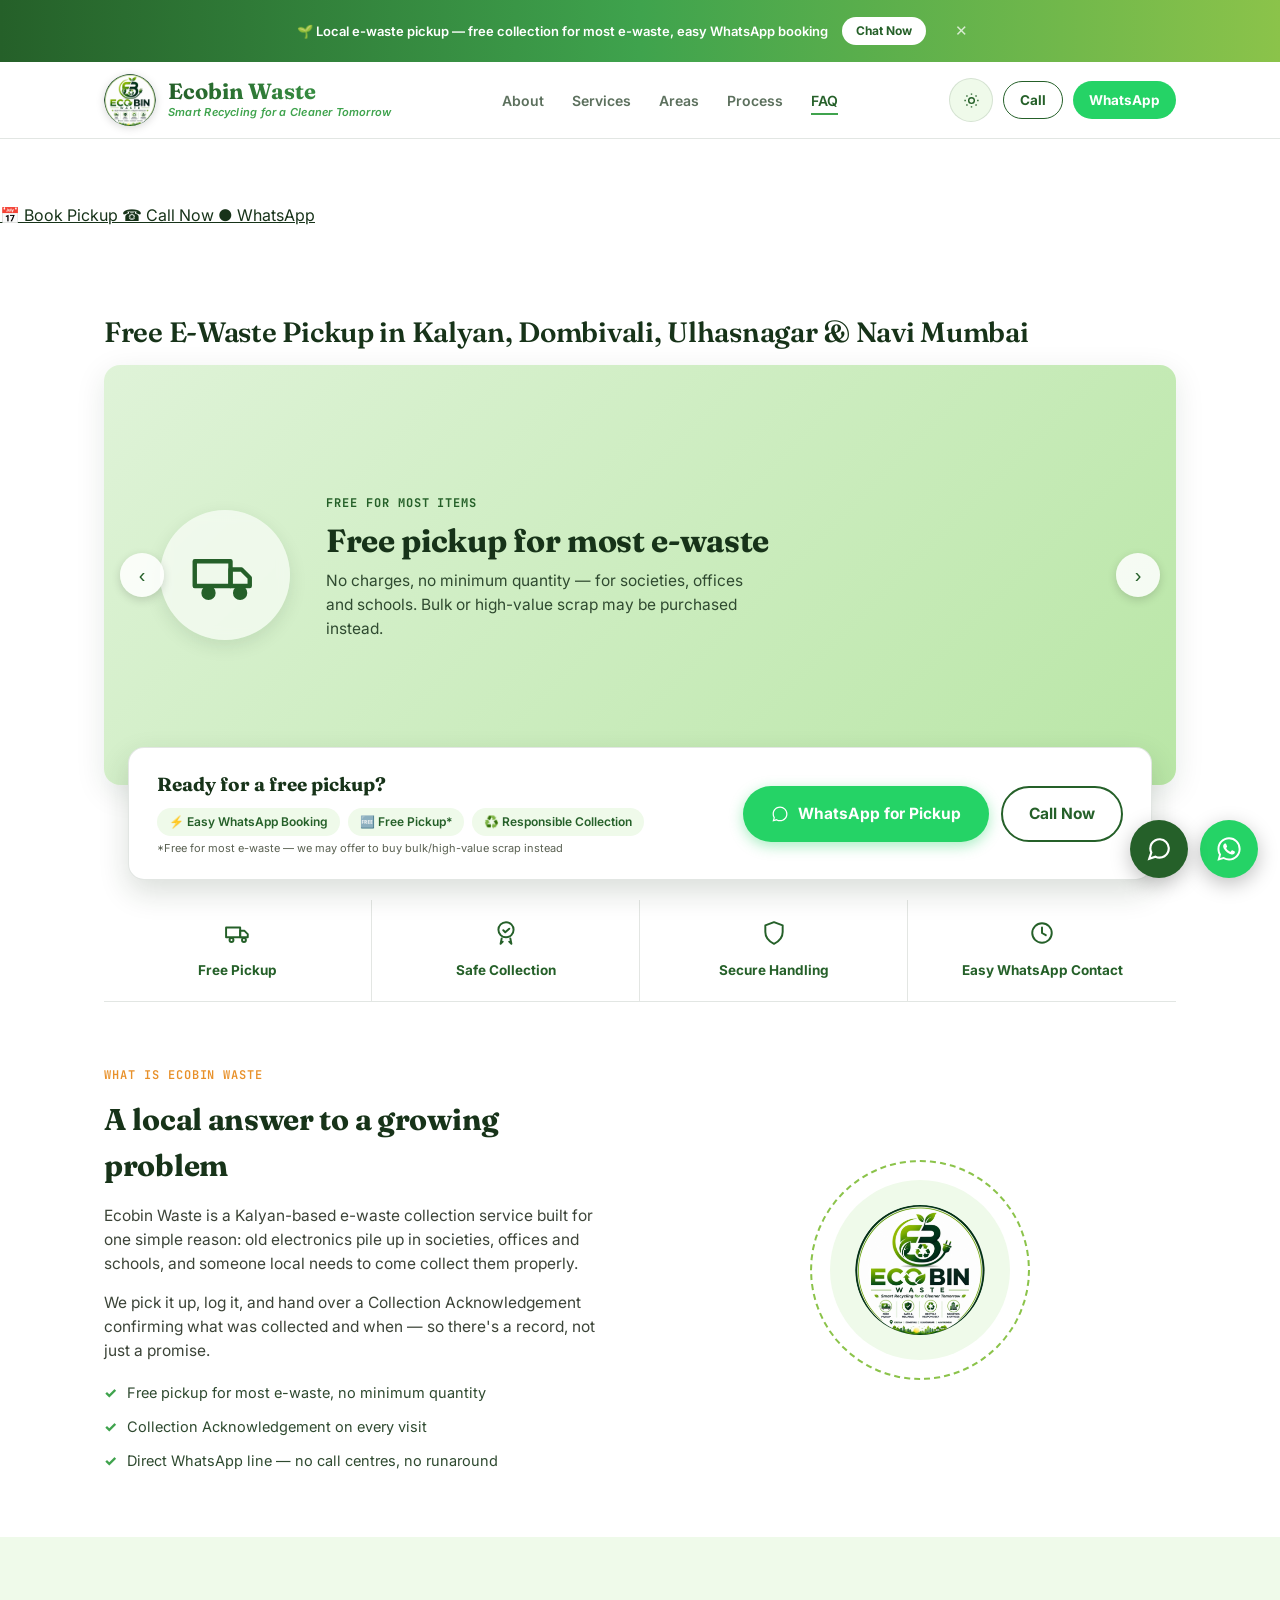
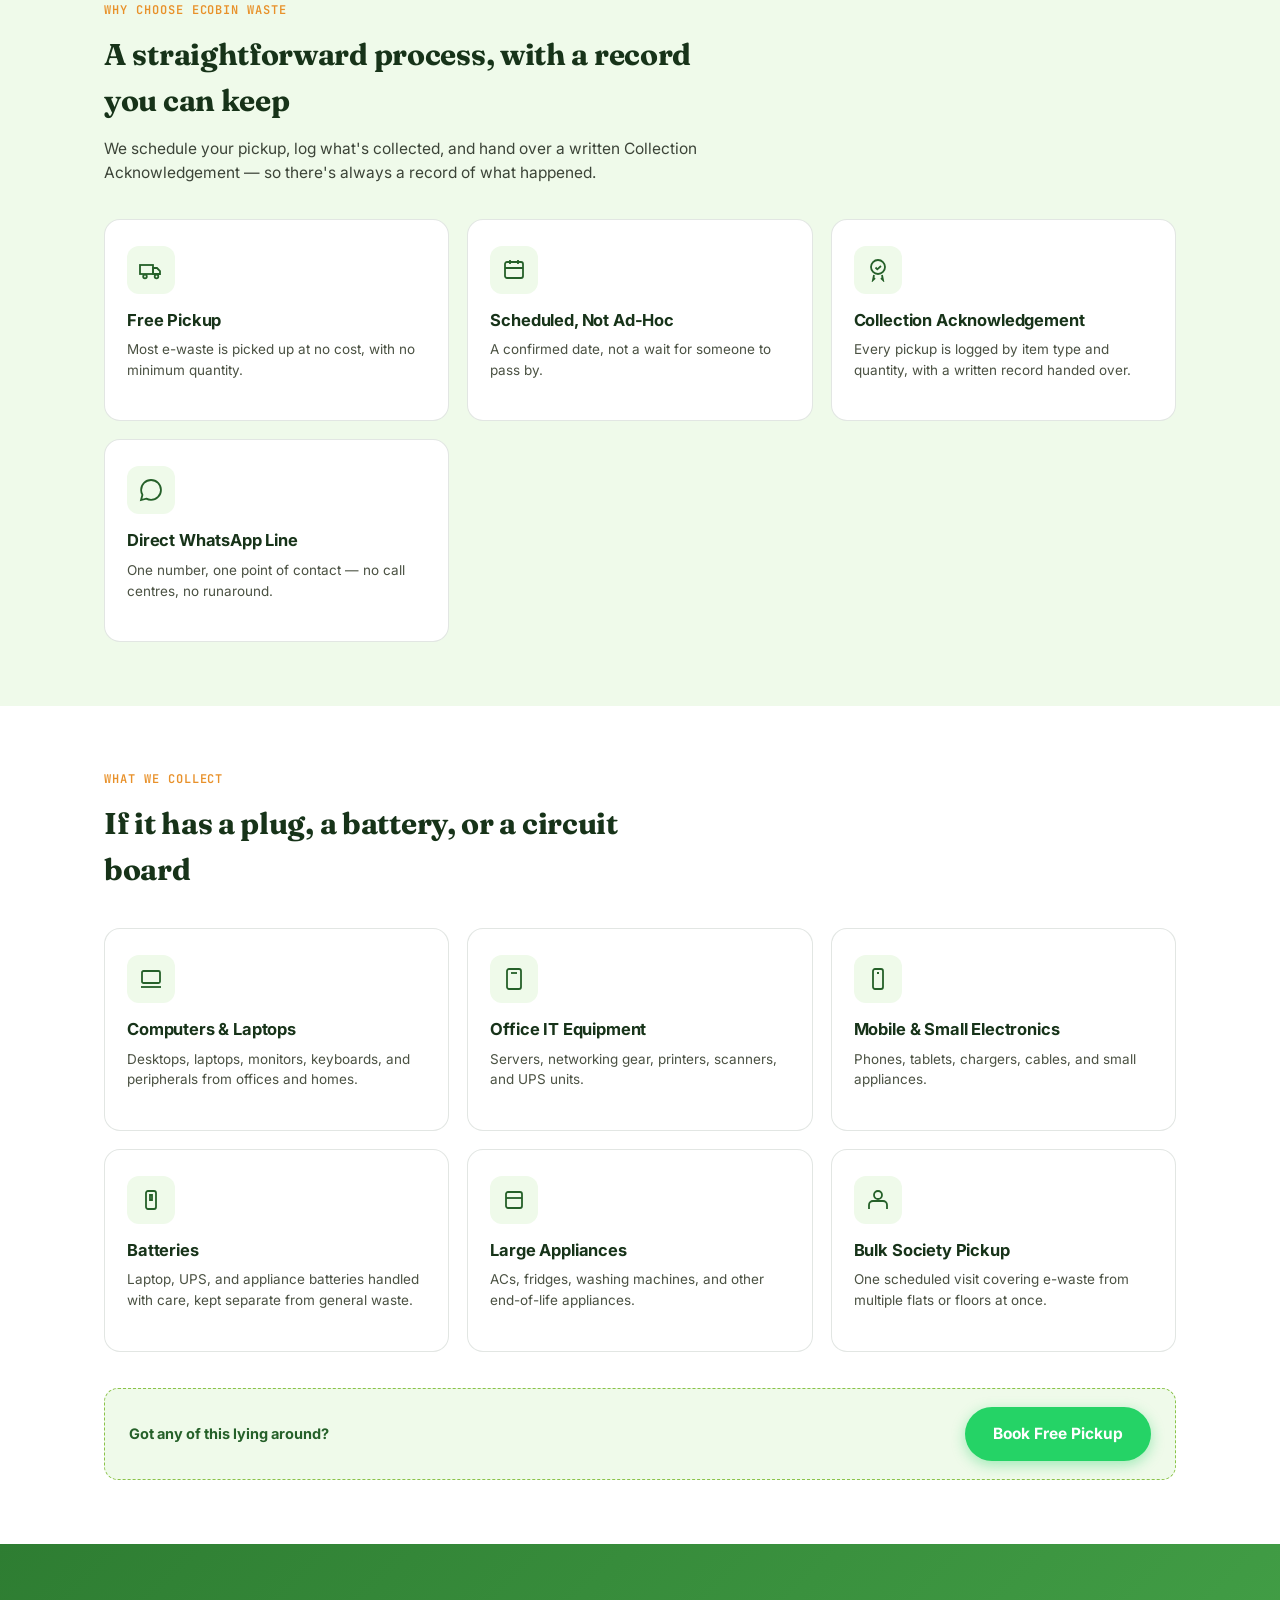
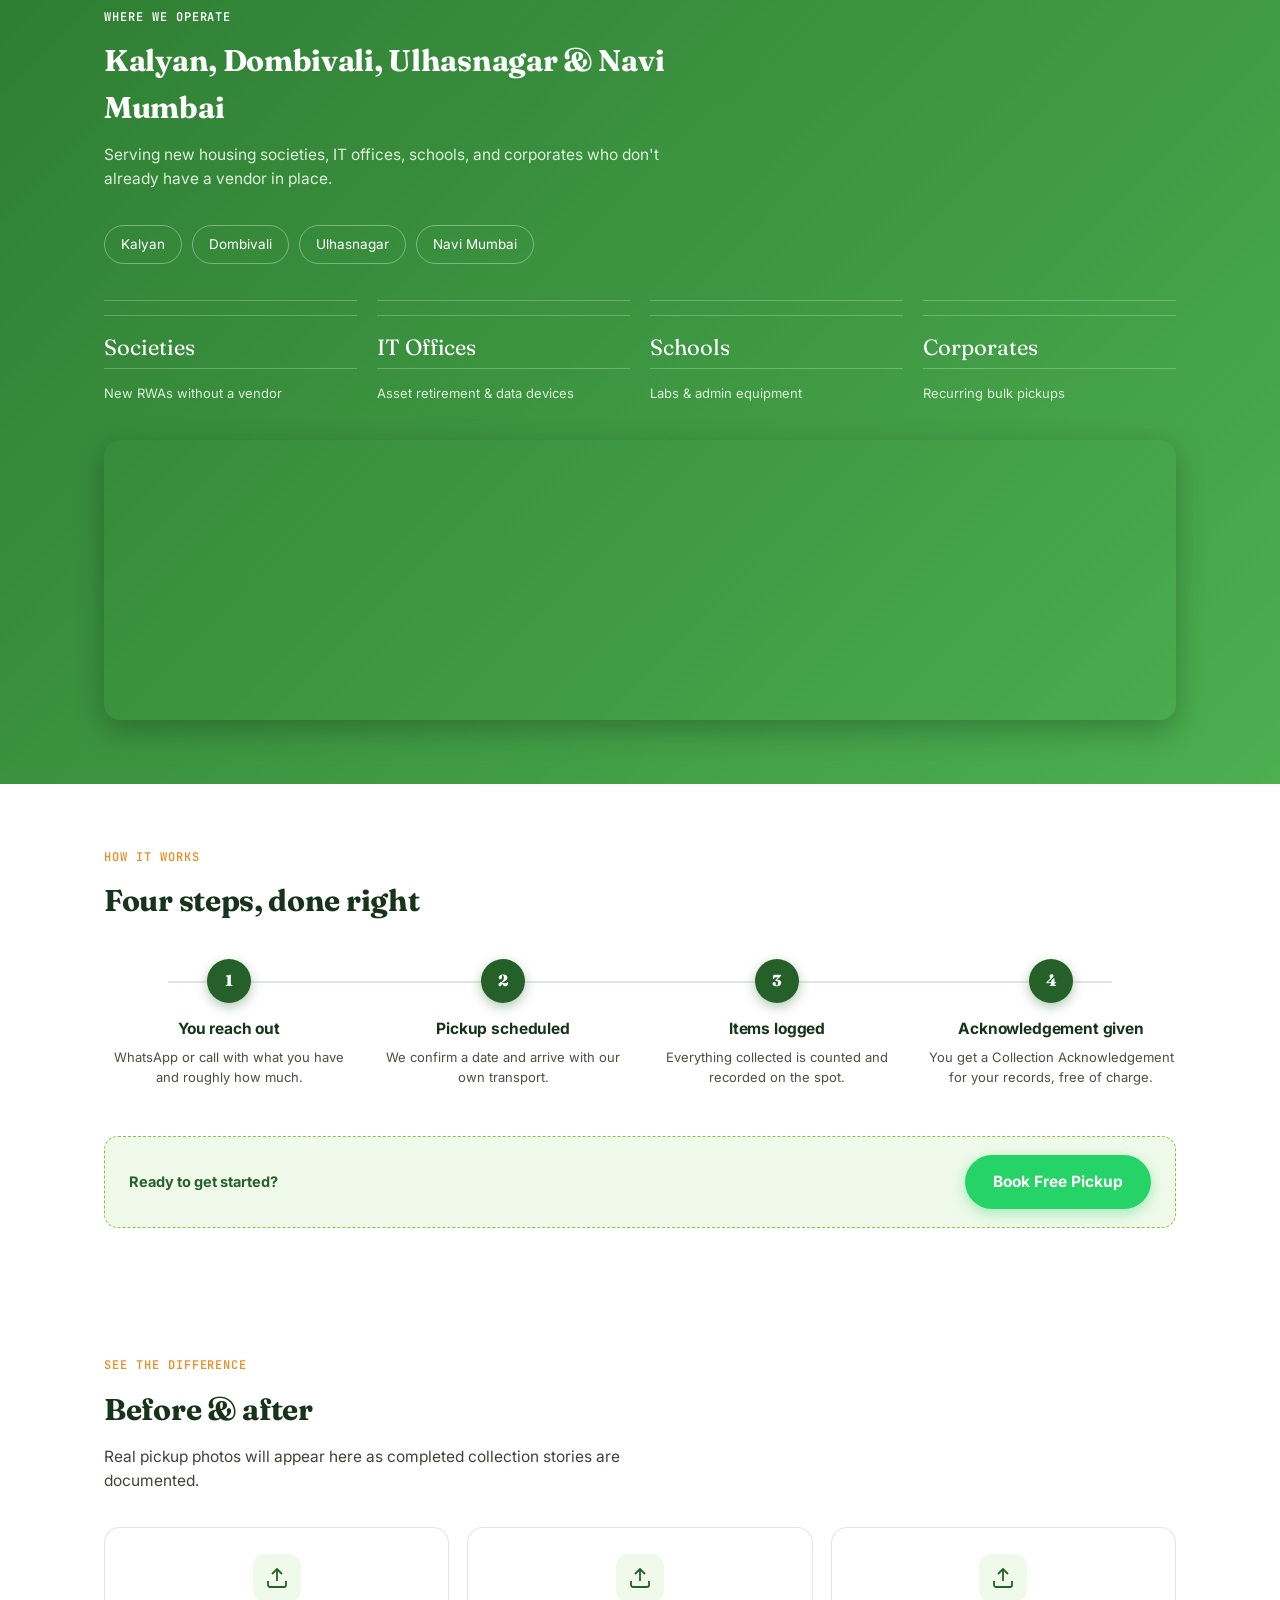
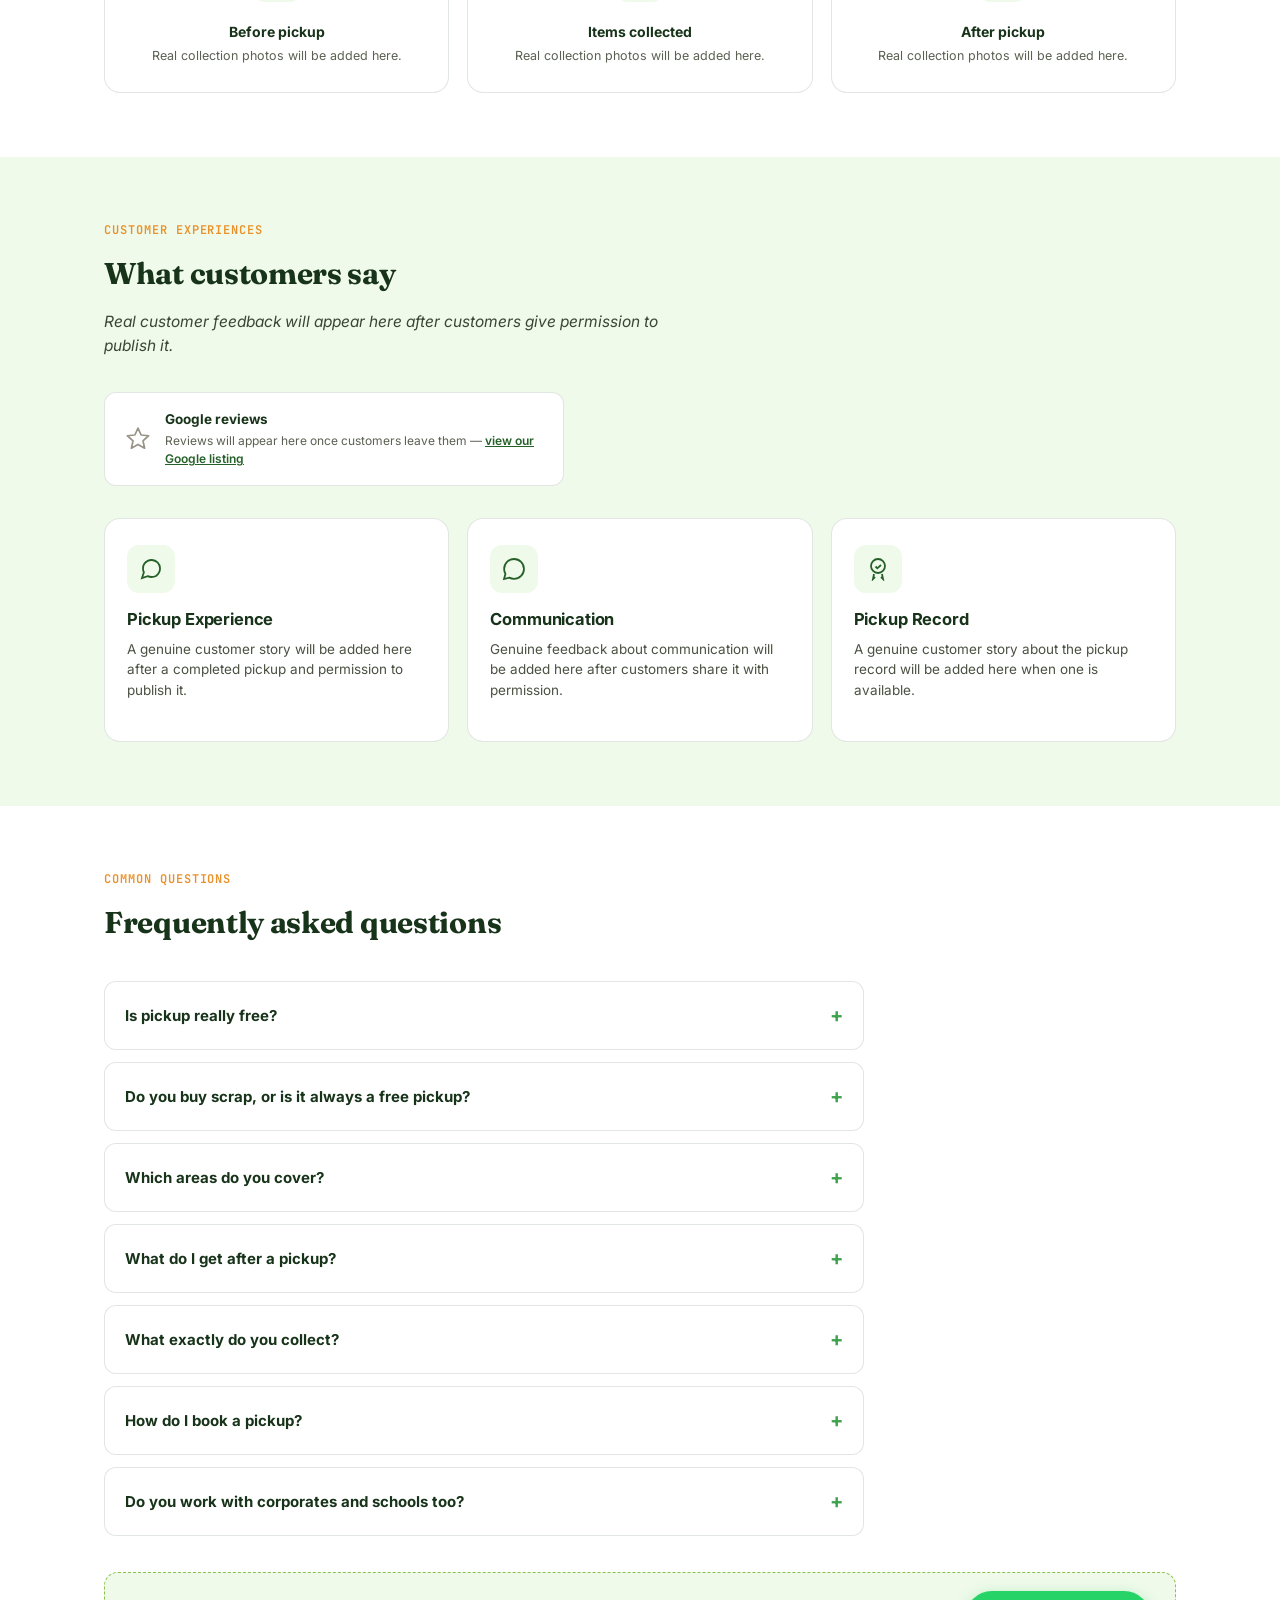
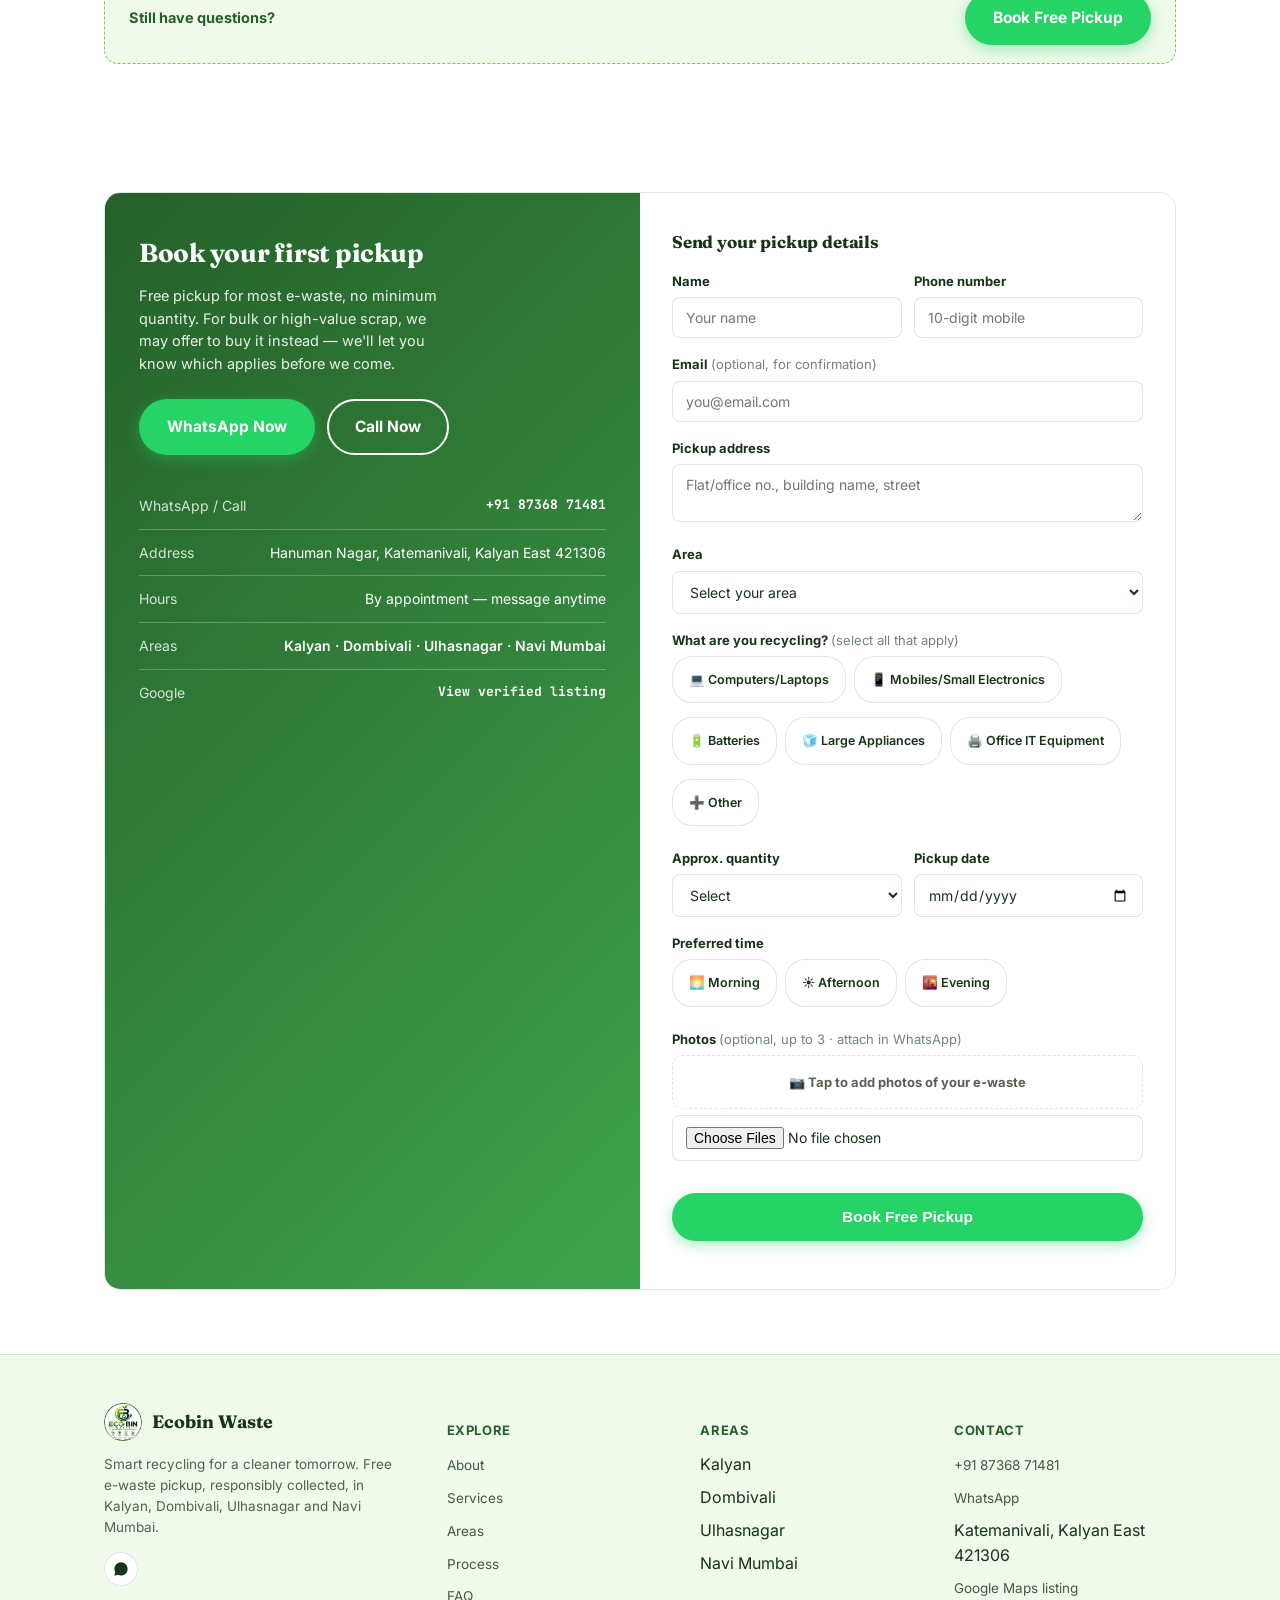
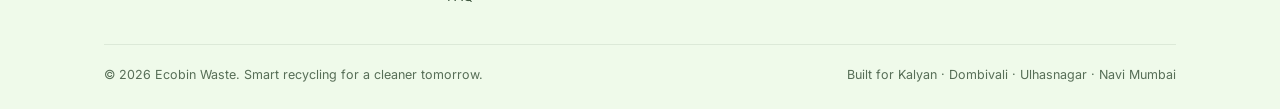
==== commit d41e4fa2: "Add mobile quick CTA section to index.html Added mobile quick call-to-action section with buttons fo" ====
--- a/index.html
+++ b/index.html
@@ -276,6 +276,42 @@
     </div>
 </header>
 
+</header>
+
+<!-- MOBILE QUICK CTA
+     Visible only on mobile/tablet widths.
+     Keeps the three most important customer actions immediately visible.
+     Book Pickup scrolls directly to the booking form.
+-->
+<section class="mobile-quick-cta" aria-label="Quick actions">
+  <div class="mobile-quick-cta-inner">
+
+    <a class="mobile-quick-btn mobile-book-btn"
+       href="#contact"
+       onclick="trackEvent('booking_cta_click',{location:'mobile_quick_cta'})">
+      <span aria-hidden="true">📅</span>
+      <span>Book Pickup</span>
+    </a>
+
+    <a class="mobile-quick-btn mobile-call-btn"
+       href="tel:+918736871481"
+       onclick="trackEvent('call_click',{location:'mobile_quick_cta'})"
+       target="_top">
+      <span aria-hidden="true">☎</span>
+      <span>Call Now</span>
+    </a>
+
+    <a class="mobile-quick-btn mobile-wa-btn"
+       href="https://wa.me/918736871481?text=Hi%2C%20I%27d%20like%20to%20book%20an%20e-waste%20pickup"
+       onclick="trackEvent('whatsapp_click',{location:'mobile_quick_cta'})"
+       target="_top">
+      <span aria-hidden="true">●</span>
+      <span>WhatsApp</span>
+    </a>
+
+  </div>
+</section>
+
 <main id="main">
 
   <section class="hero-banner-wrap" style="padding-top:24px;">
--- a/style.css
+++ b/style.css
@@ -741,3 +741,309 @@
   .trust-item{font-size:11.5px;}
   .footer-grid{grid-template-columns:1fr;}
 }
+
+/* ==========================================================
+   MOBILE HEADER — FINAL RESPONSIVE LAYOUT
+   Desktop header remains unchanged.
+   Mobile gets:
+   Brand + Menu
+   Quick actions: Book Pickup / Call / WhatsApp
+   ========================================================== */
+
+.mobile-action-bar{
+  display:none;
+}
+
+.mobile-book-row{
+  display:none;
+}
+
+/* Tablet / mobile navigation */
+@media (max-width: 860px){
+
+  nav.main-nav ul{
+    display:none;
+  }
+
+  .menu-toggle{
+    display:flex;
+    background:none;
+    border:none;
+    color:var(--green-dark);
+    cursor:pointer;
+    min-width:44px;
+    min-height:44px;
+    align-items:center;
+    justify-content:center;
+  }
+
+  nav.main-nav.mobile-open{
+    position:absolute;
+    top:100%;
+    left:0;
+    right:0;
+    background:var(--paper);
+    border-bottom:1px solid var(--line);
+    box-shadow:0 8px 20px rgba(0,0,0,0.08);
+  }
+
+  nav.main-nav.mobile-open ul{
+    display:flex;
+    flex-direction:column;
+    gap:0;
+    padding:8px 24px 16px;
+  }
+
+  nav.main-nav.mobile-open li{
+    border-bottom:1px solid var(--line);
+  }
+
+  nav.main-nav.mobile-open a{
+    display:block;
+    padding:14px 4px;
+    font-size:15px;
+  }
+
+  nav.main-nav.mobile-open li.mobile-book-row{
+    border-bottom:none;
+    padding:10px 0 6px;
+  }
+
+  nav.main-nav.mobile-open .mobile-book-btn{
+    display:flex;
+    align-items:center;
+    justify-content:center;
+    width:100%;
+    min-height:44px;
+    padding:10px 16px;
+    border-radius:24px;
+    background:var(--green);
+    color:#fff;
+    font-size:14px;
+    font-weight:700;
+    text-decoration:none;
+  }
+
+  .mobile-theme-row{
+    display:block;
+  }
+
+  .mobile-theme-btn{
+    display:flex;
+    align-items:center;
+    gap:10px;
+    width:100%;
+    padding:14px 4px;
+  }
+
+  /* Keep tagline available on mobile. */
+  .brand-tag{
+    display:block;
+  }
+}
+
+/* ==========================================================
+   PHONE HEADER
+   ========================================================== */
+
+@media (max-width: 600px){
+
+  .nav{
+    display:flex;
+    align-items:center;
+    justify-content:space-between;
+    width:100%;
+    gap:8px;
+    padding:10px 10px;
+  }
+
+  .brand{
+    display:flex;
+    align-items:center;
+    gap:8px;
+    flex:1 1 auto;
+    min-width:0;
+    overflow:hidden;
+  }
+
+  .brand-mark{
+    width:42px;
+    height:42px;
+    flex:0 0 42px;
+    border-radius:50%;
+    overflow:hidden;
+  }
+
+  .brand-mark img{
+    width:100%;
+    height:100%;
+    object-fit:contain;
+  }
+
+  .brand > div:last-child{
+    min-width:0;
+    overflow:hidden;
+  }
+
+  .brand-name{
+    font-size:17px;
+    line-height:1.1;
+    white-space:nowrap;
+  }
+
+  .brand-tag{
+    display:block;
+    font-size:9.5px;
+    line-height:1.2;
+    white-space:nowrap;
+    overflow:hidden;
+    text-overflow:ellipsis;
+    opacity:.75;
+  }
+
+  /*
+   * The old Call + WhatsApp buttons stay available for desktop.
+   * Mobile uses the dedicated action bar below the brand row.
+   */
+  .nav-actions{
+    display:flex;
+    align-items:center;
+    gap:6px;
+    flex:0 0 auto;
+  }
+
+  .nav-actions .theme-toggle,
+  .nav-actions .nav-call,
+  .nav-actions .nav-wa{
+    display:none;
+  }
+
+  .menu-toggle{
+    display:flex;
+    width:44px;
+    height:44px;
+    min-width:44px;
+    min-height:44px;
+    padding:0;
+    align-items:center;
+    justify-content:center;
+    flex:0 0 44px;
+  }
+
+  /* ------------------------------------------
+     Mobile quick-action row
+     ------------------------------------------ */
+
+  .mobile-action-bar{
+    display:grid;
+    grid-template-columns:1fr 1fr 1fr;
+    gap:8px;
+    padding:9px 10px;
+    background:var(--paper);
+    border-bottom:1px solid var(--line);
+  }
+
+  .mobile-action-btn{
+    min-width:0;
+    min-height:42px;
+    padding:8px 7px;
+    border-radius:22px;
+    display:flex;
+    align-items:center;
+    justify-content:center;
+    gap:5px;
+    text-decoration:none;
+    font-size:12.5px;
+    font-weight:700;
+    white-space:nowrap;
+    box-sizing:border-box;
+  }
+
+  .mobile-action-book{
+    background:var(--green);
+    color:#fff;
+  }
+
+  .mobile-action-call{
+    background:var(--paper);
+    color:var(--green-dark);
+    border:1.5px solid var(--green-dark);
+  }
+
+  .mobile-action-whatsapp{
+    background:var(--whatsapp);
+    color:#fff;
+  }
+
+  /* ------------------------------------------
+     Mobile menu booking CTA
+     ------------------------------------------ */
+
+  .mobile-book-row{
+    display:block;
+  }
+
+  nav.main-nav.mobile-open .mobile-book-btn{
+    display:flex;
+  }
+
+  /* The menu sits below the header row.
+     Keep the action bar outside the menu. */
+  nav.main-nav.mobile-open{
+    z-index:95;
+  }
+
+  section{
+    scroll-margin-top:120px;
+  }
+}
+
+/* ==========================================================
+   VERY SMALL PHONES
+   ========================================================== */
+
+@media (max-width: 380px){
+
+  .nav{
+    padding-left:8px;
+    padding-right:8px;
+  }
+
+  .brand{
+    gap:7px;
+  }
+
+  .brand-mark{
+    width:40px;
+    height:40px;
+    flex-basis:40px;
+  }
+
+  .brand-name{
+    font-size:16px;
+  }
+
+  .brand-tag{
+    font-size:8.5px;
+  }
+
+  .menu-toggle{
+    width:42px;
+    height:42px;
+    min-width:42px;
+    min-height:42px;
+    flex-basis:42px;
+  }
+
+  .mobile-action-bar{
+    gap:5px;
+    padding:8px;
+  }
+
+  .mobile-action-btn{
+    min-height:40px;
+    padding:7px 4px;
+    font-size:11.5px;
+    gap:3px;
+  }
+}
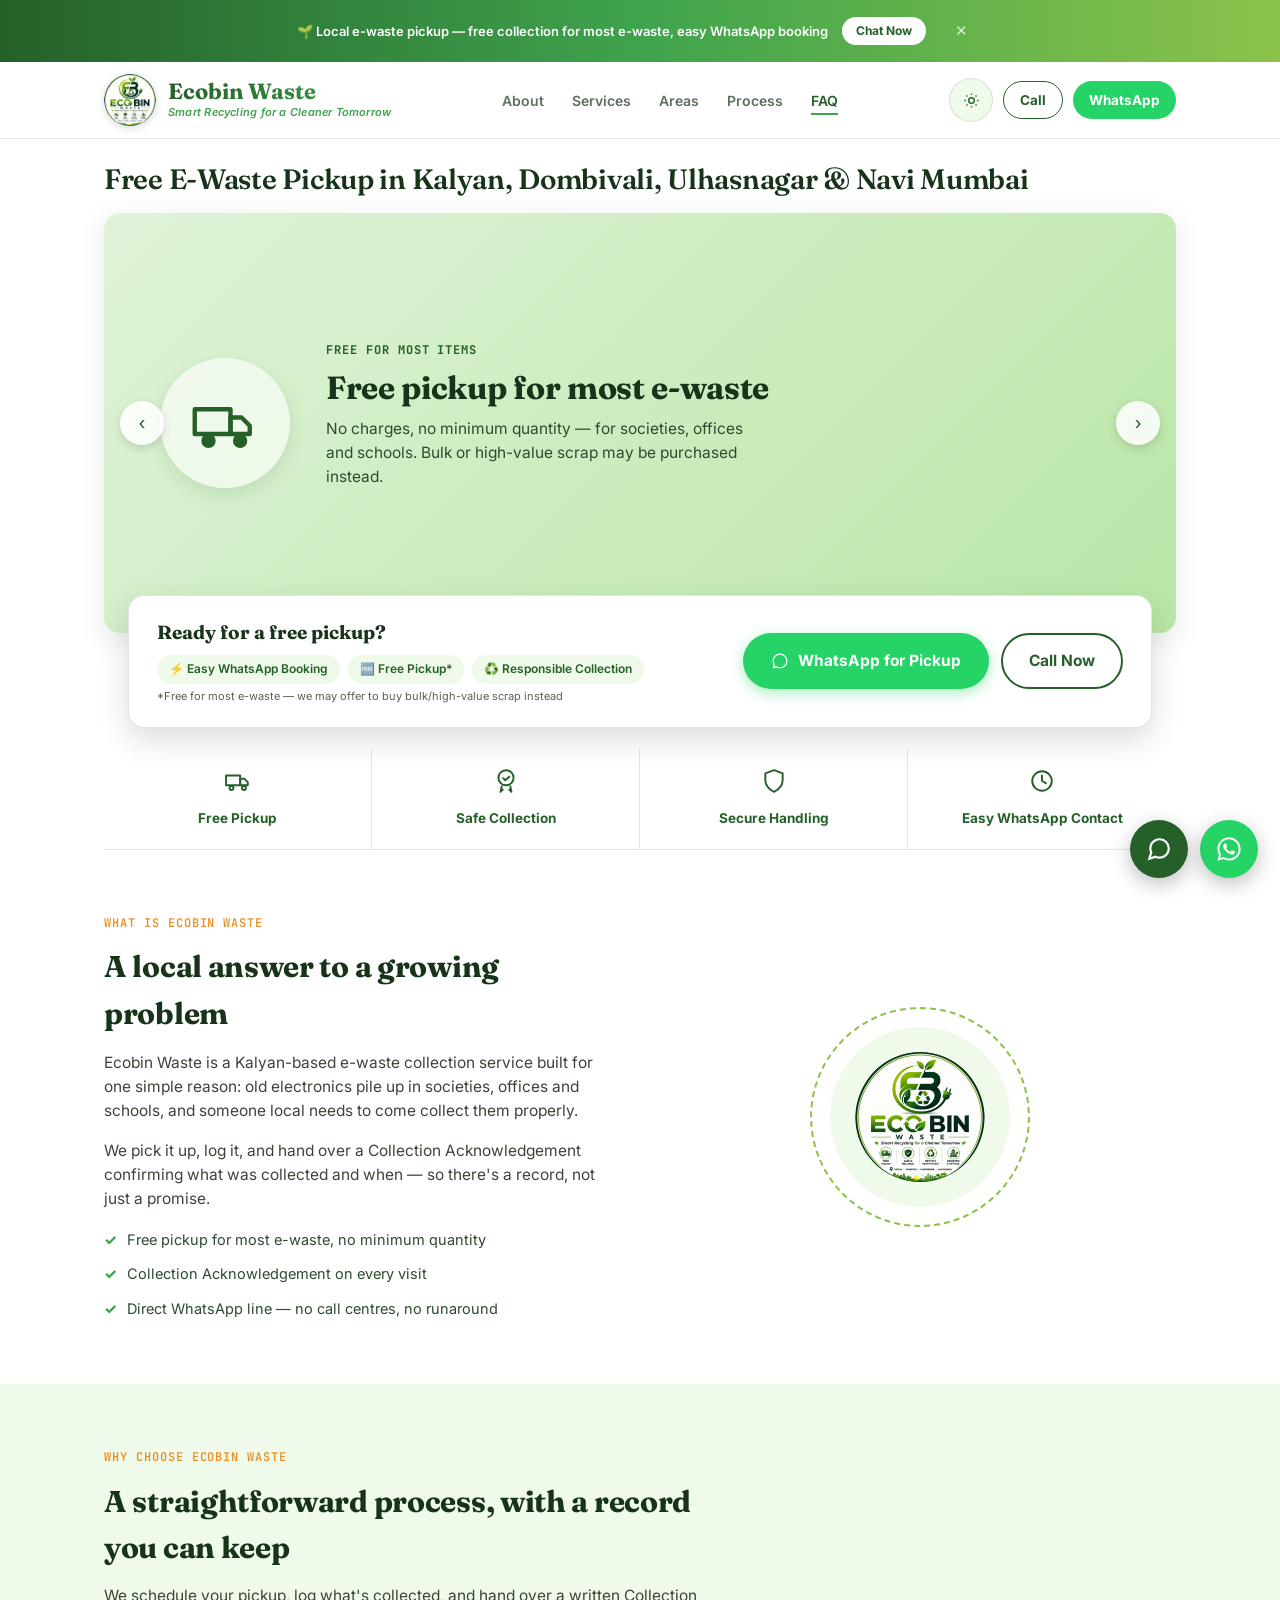
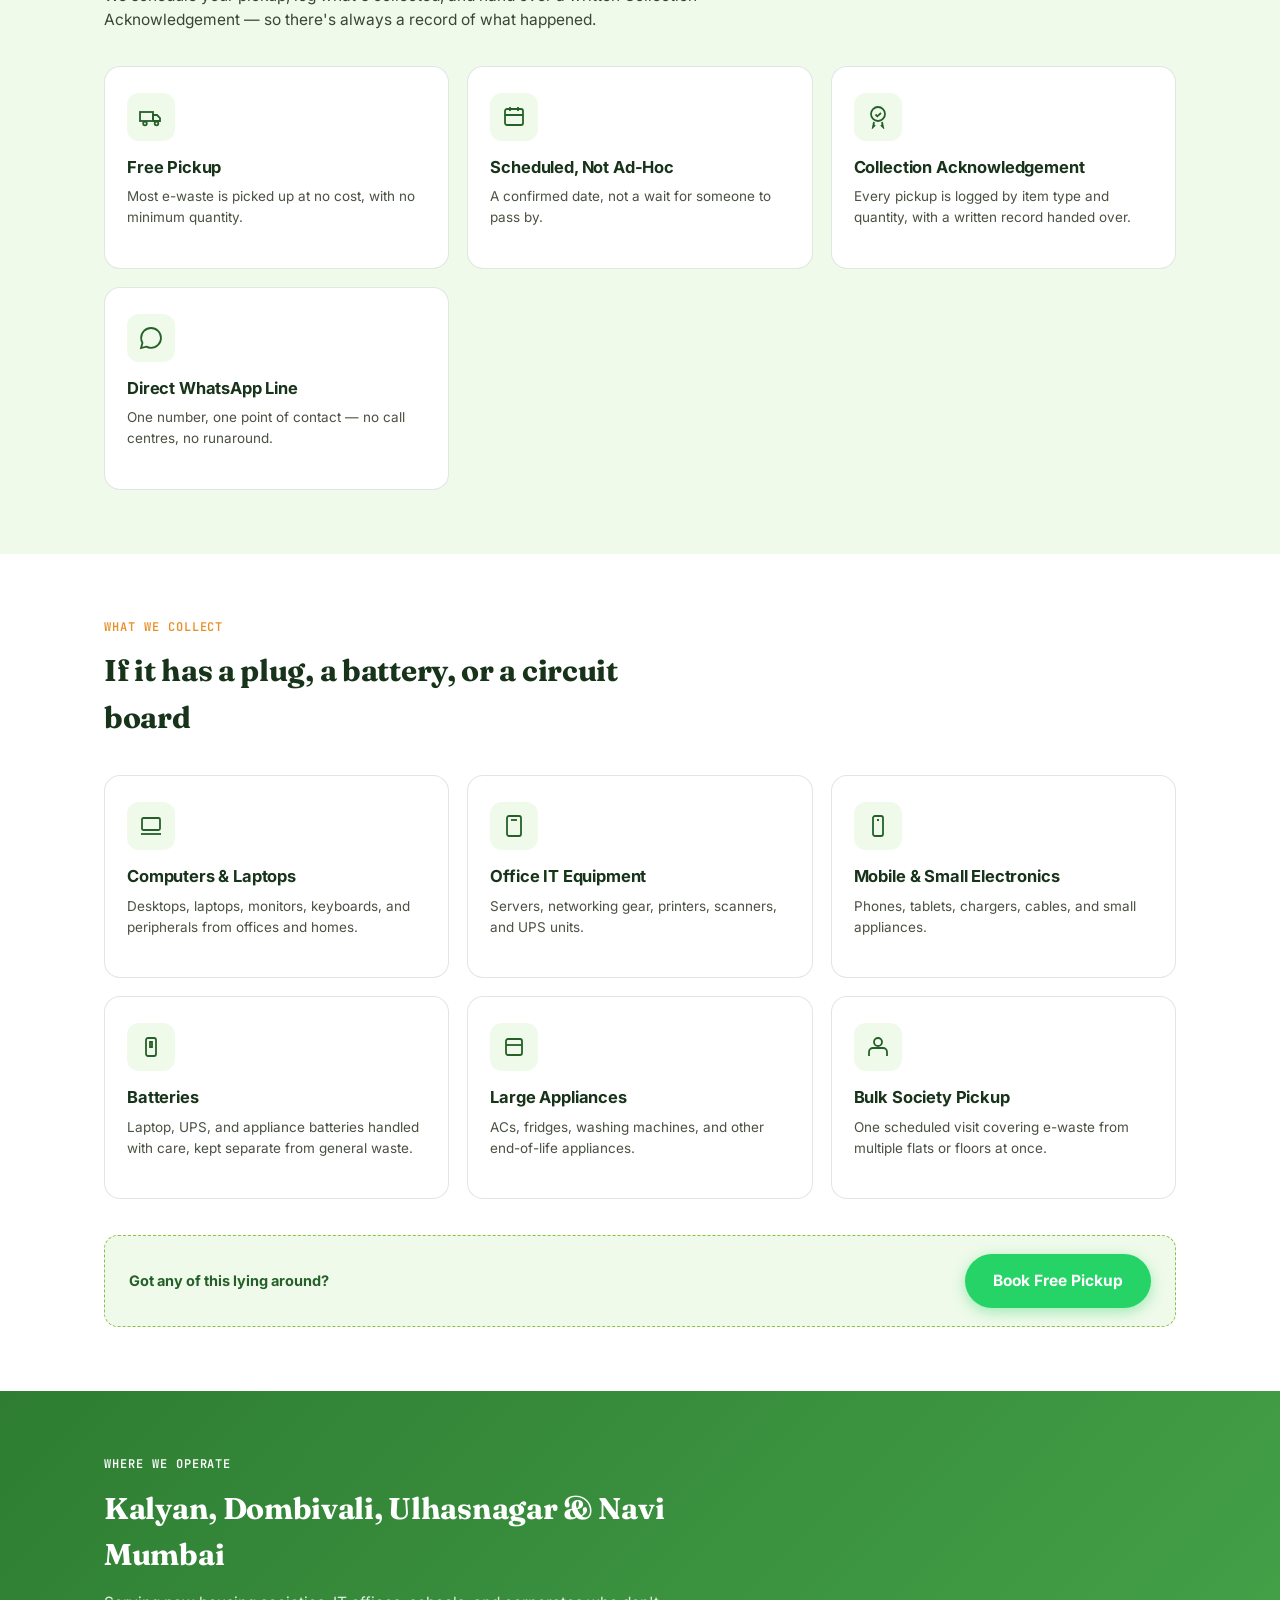
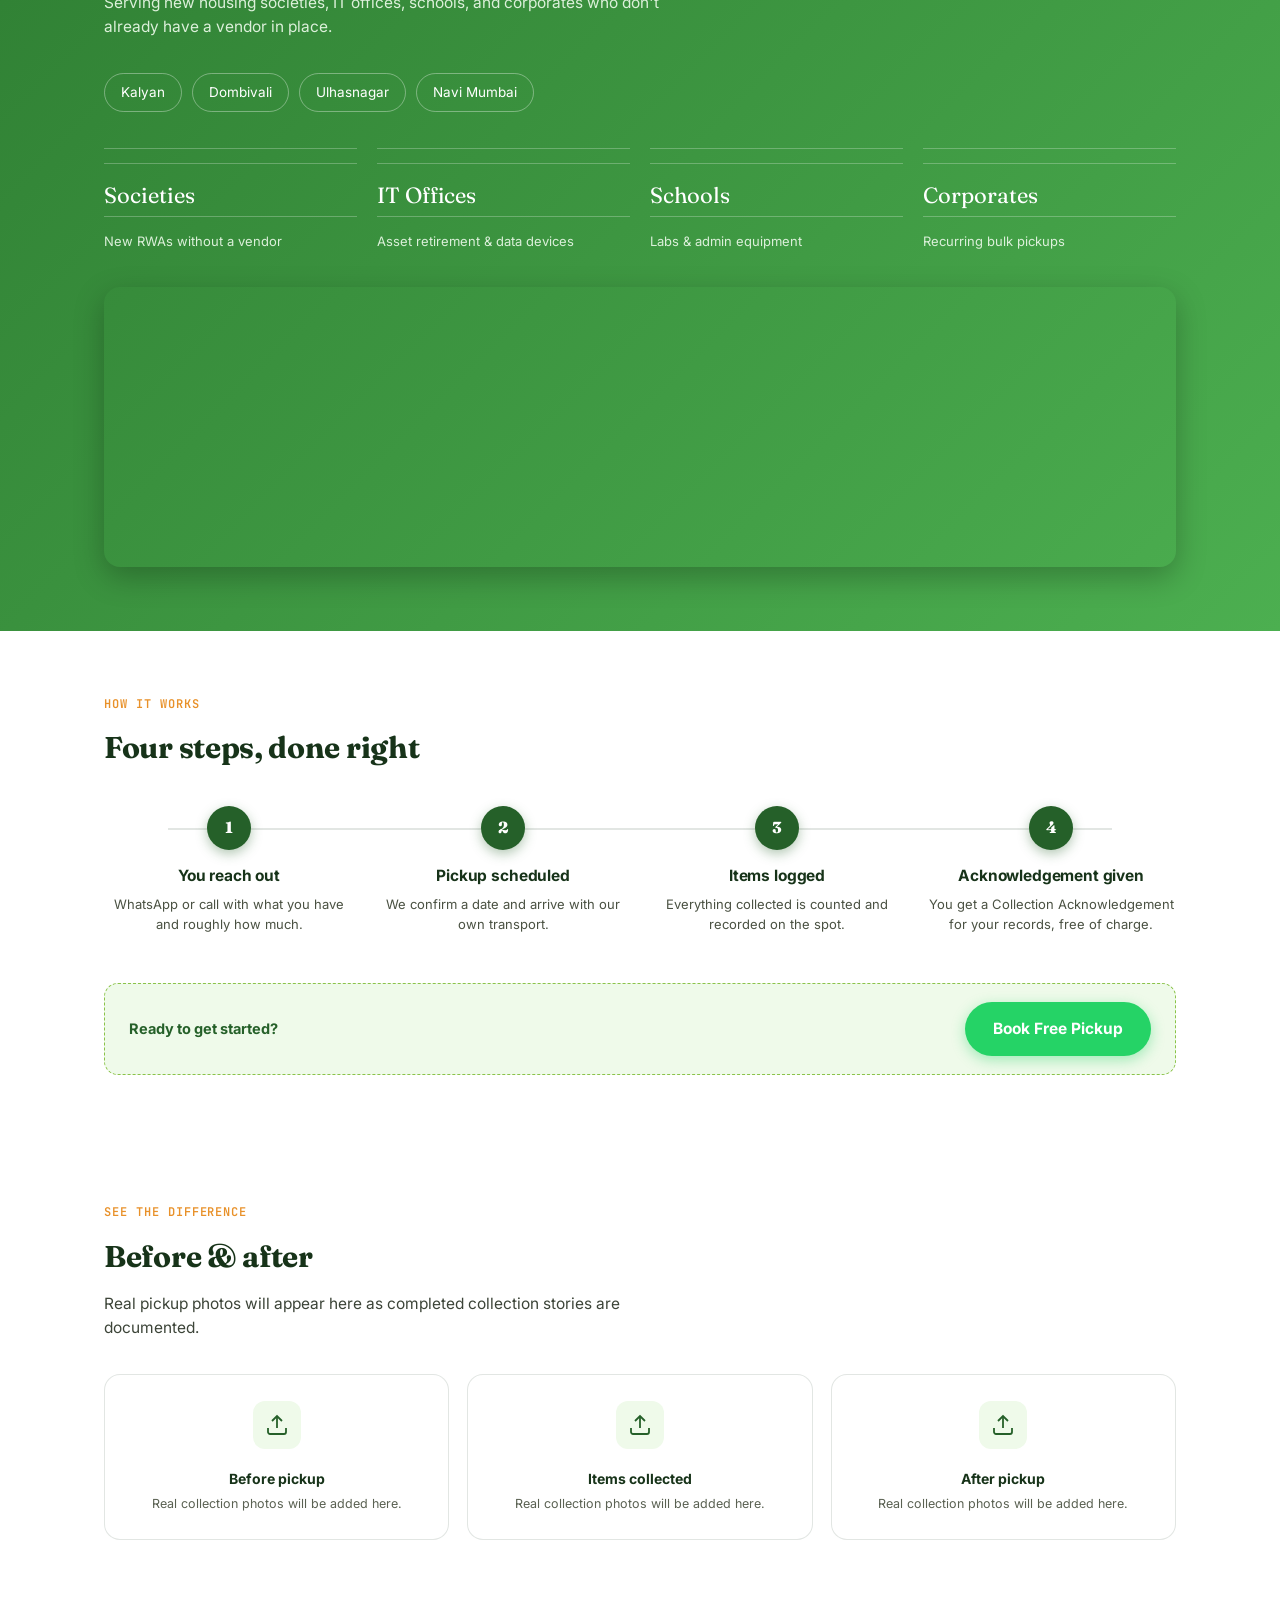
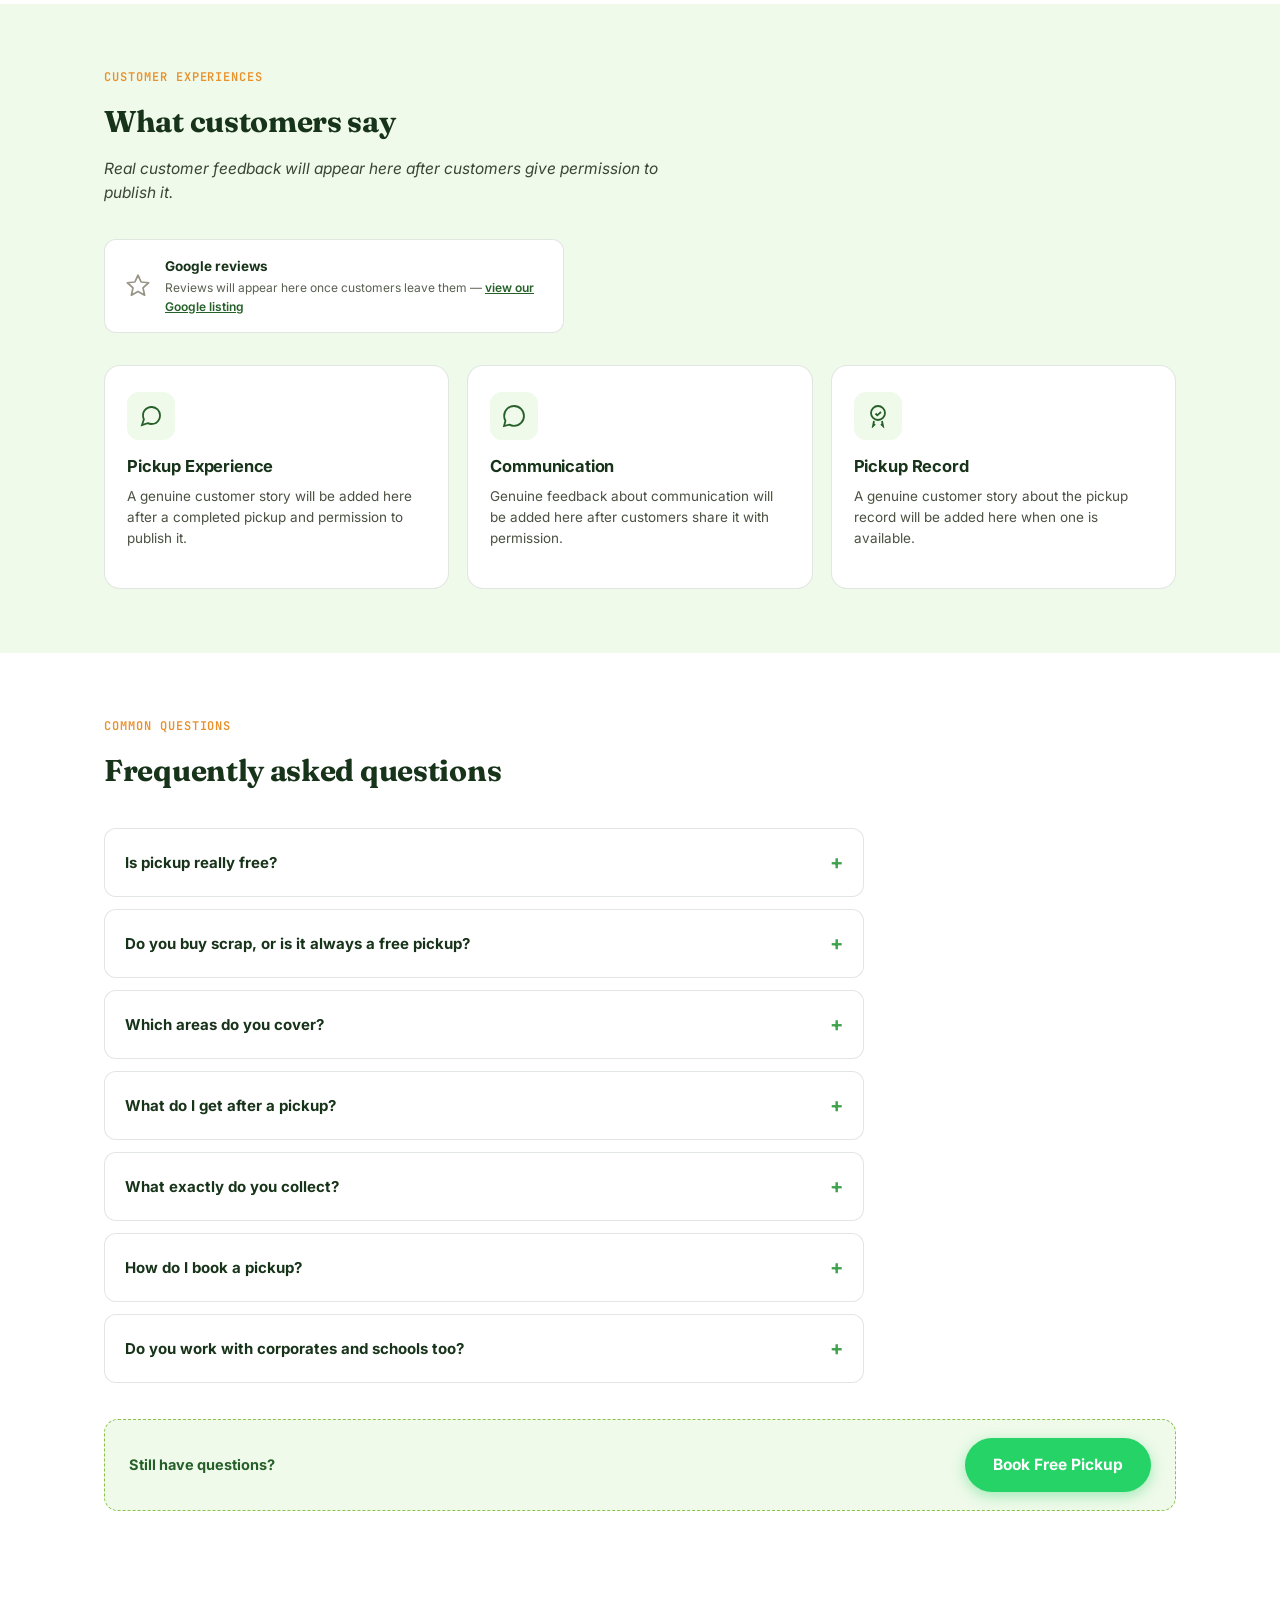
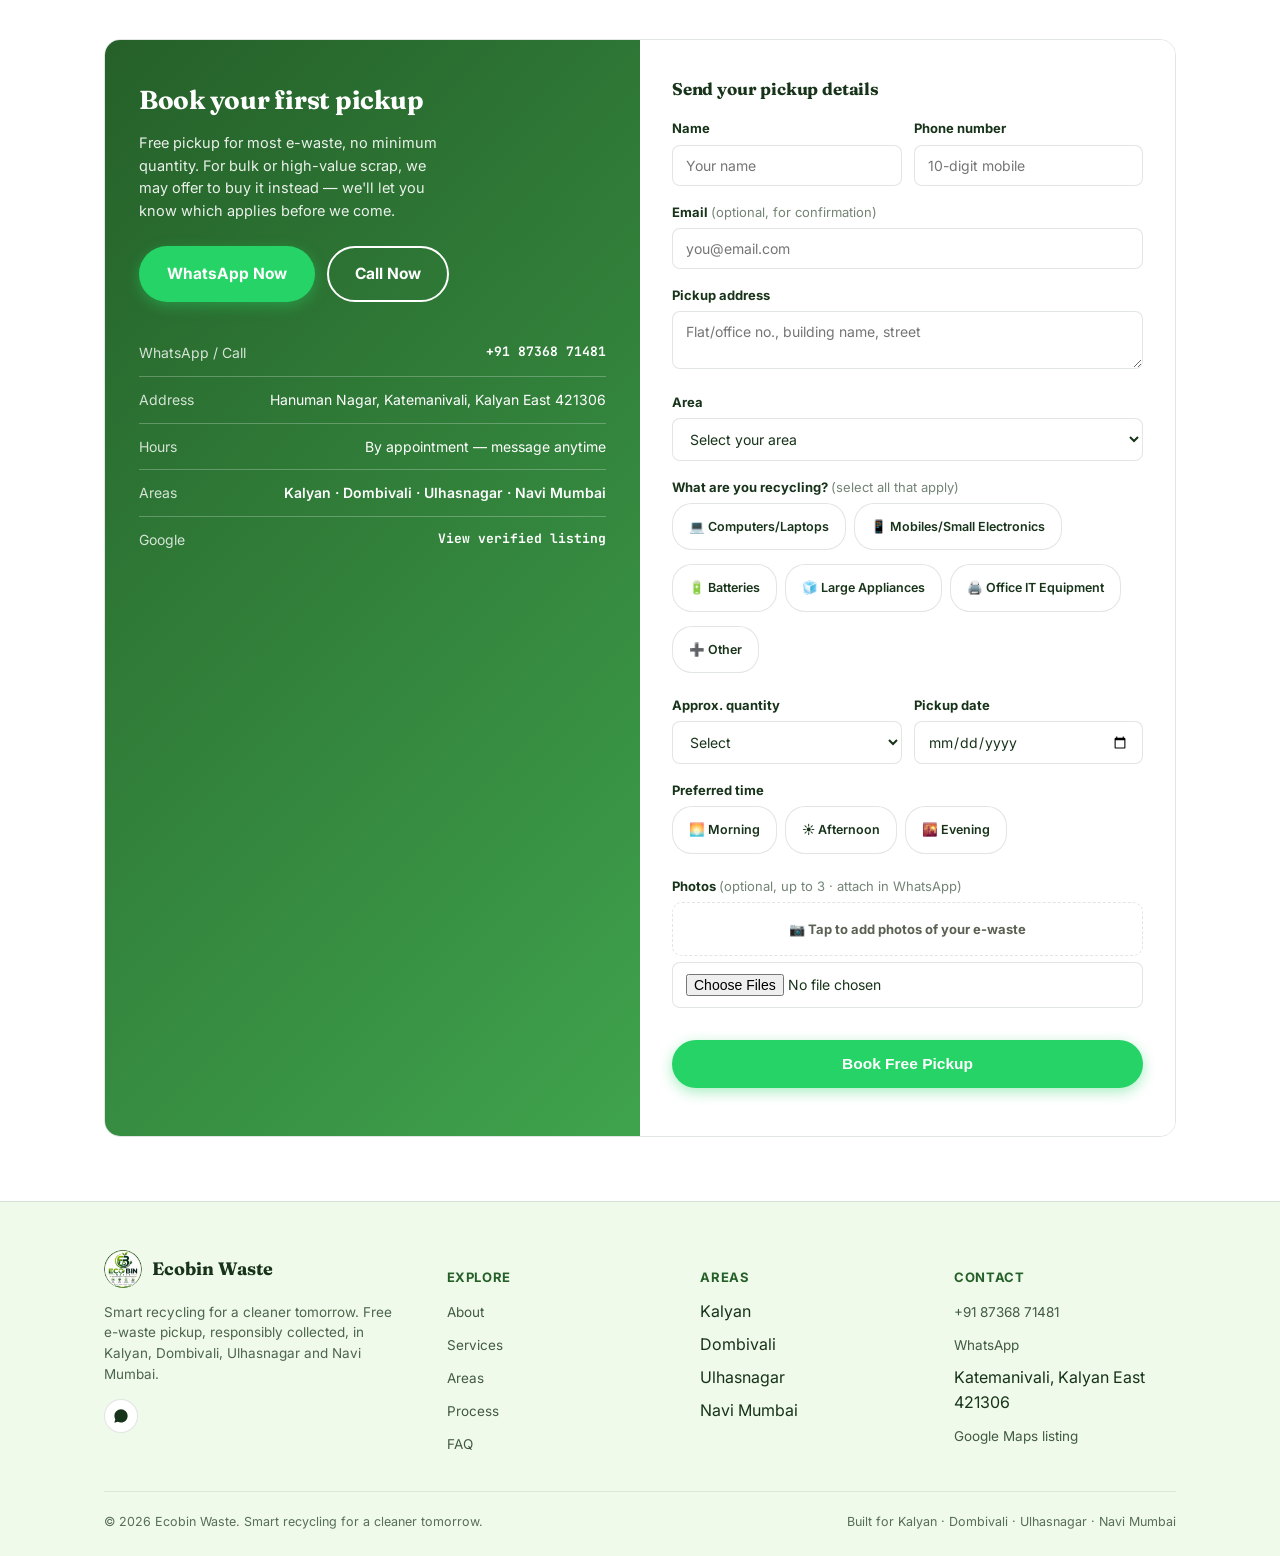
==== commit fc19aa06: "Delete mobile quick CTA section Removed mobile quick call-to-action section from the HTML." ====
--- a/index.html
+++ b/index.html
@@ -278,40 +278,6 @@
 
 </header>
 
-<!-- MOBILE QUICK CTA
-     Visible only on mobile/tablet widths.
-     Keeps the three most important customer actions immediately visible.
-     Book Pickup scrolls directly to the booking form.
--->
-<section class="mobile-quick-cta" aria-label="Quick actions">
-  <div class="mobile-quick-cta-inner">
-
-    <a class="mobile-quick-btn mobile-book-btn"
-       href="#contact"
-       onclick="trackEvent('booking_cta_click',{location:'mobile_quick_cta'})">
-      <span aria-hidden="true">📅</span>
-      <span>Book Pickup</span>
-    </a>
-
-    <a class="mobile-quick-btn mobile-call-btn"
-       href="tel:+918736871481"
-       onclick="trackEvent('call_click',{location:'mobile_quick_cta'})"
-       target="_top">
-      <span aria-hidden="true">☎</span>
-      <span>Call Now</span>
-    </a>
-
-    <a class="mobile-quick-btn mobile-wa-btn"
-       href="https://wa.me/918736871481?text=Hi%2C%20I%27d%20like%20to%20book%20an%20e-waste%20pickup"
-       onclick="trackEvent('whatsapp_click',{location:'mobile_quick_cta'})"
-       target="_top">
-      <span aria-hidden="true">●</span>
-      <span>WhatsApp</span>
-    </a>
-
-  </div>
-</section>
-
 <main id="main">
 
   <section class="hero-banner-wrap" style="padding-top:24px;">
--- a/style.css
+++ b/style.css
@@ -95,6 +95,7 @@
   .nav-call{border:1.5px solid var(--green-dark); color:var(--green-dark); padding:8px 16px; border-radius:20px; font-size:13.5px; font-weight:700; text-decoration:none; display:flex; align-items:center; gap:6px;}
   .nav-wa{background:var(--whatsapp); color:#fff; padding:9px 16px; border-radius:20px; font-size:13.5px; font-weight:700; text-decoration:none; display:flex; align-items:center; gap:6px;}
   .menu-toggle{display:none; background:none; border:none; font-size:24px; cursor:pointer; color:var(--green-dark);}
+
   /* Theme-toggle entry point duplicated inside the mobile nav panel — only
      shown there on the narrowest widths where the header row has no space
      left for it (see the 412px tier below). Hidden everywhere else. */
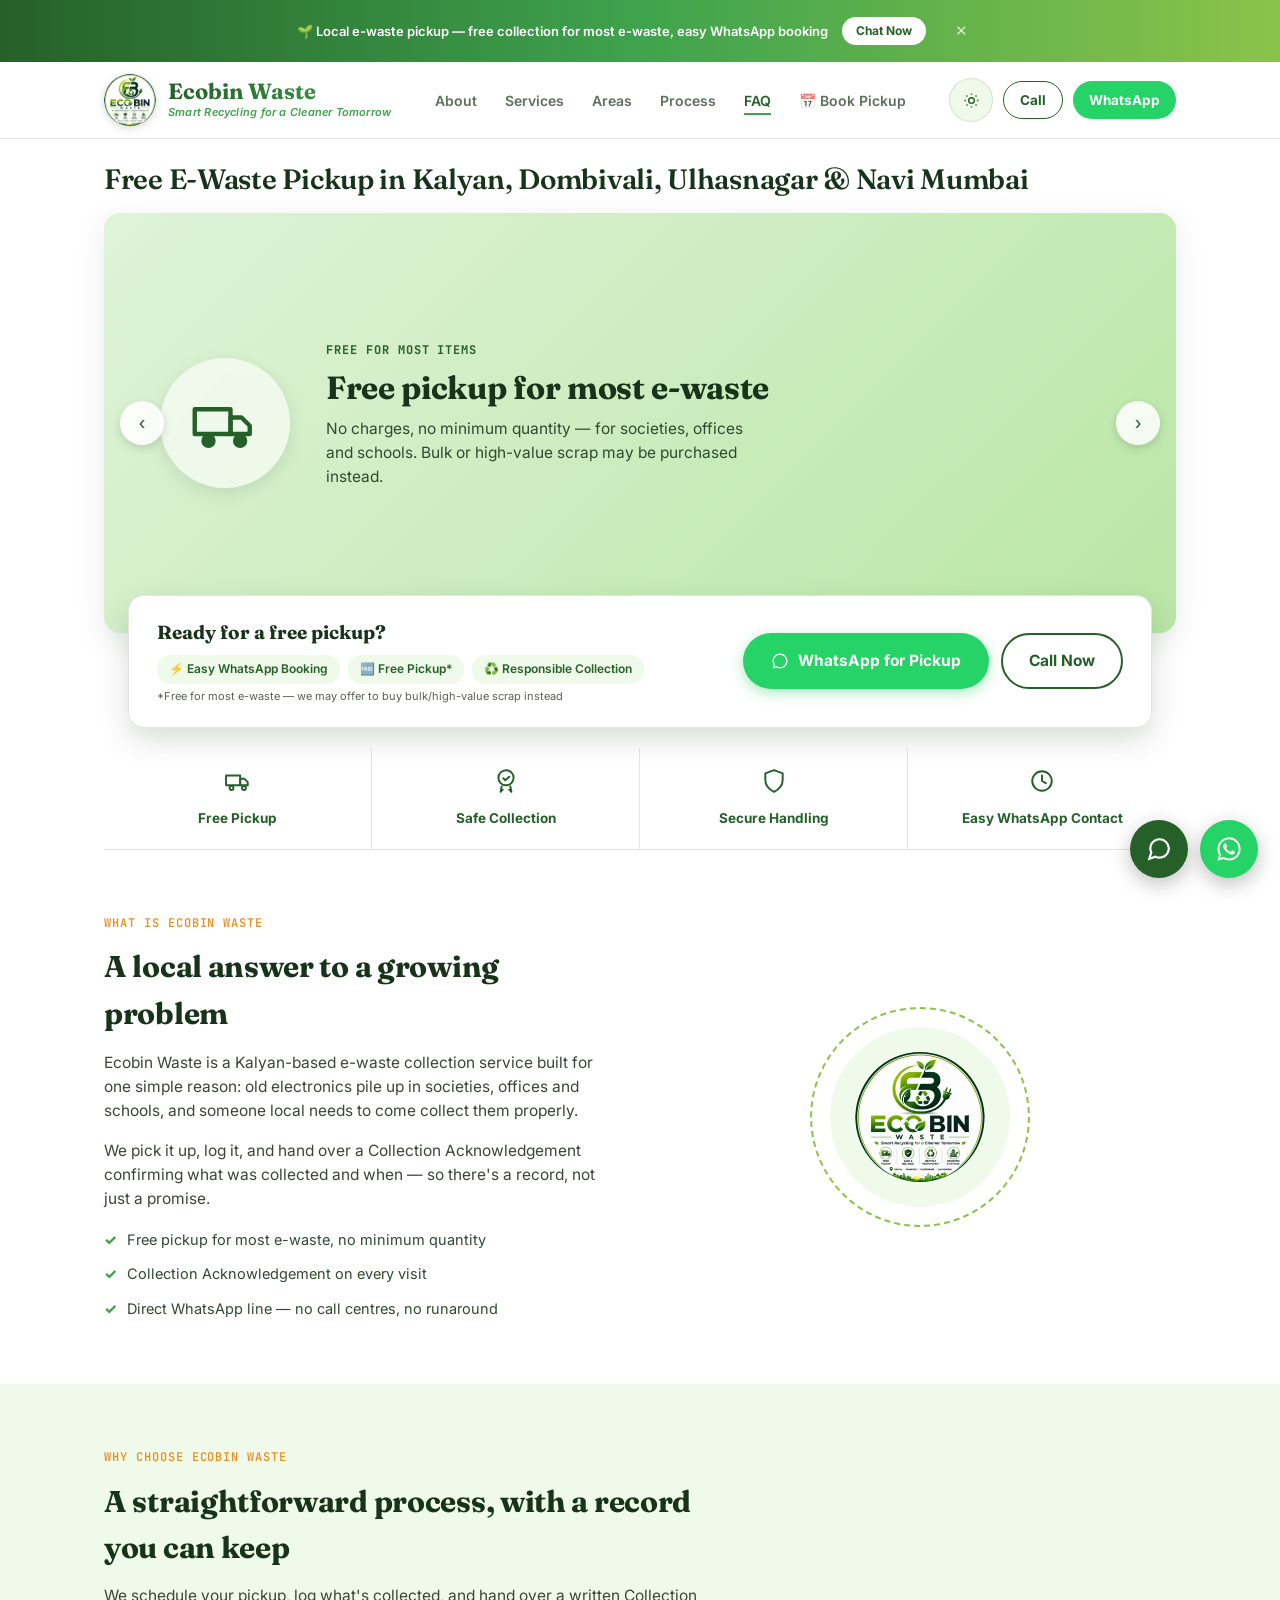
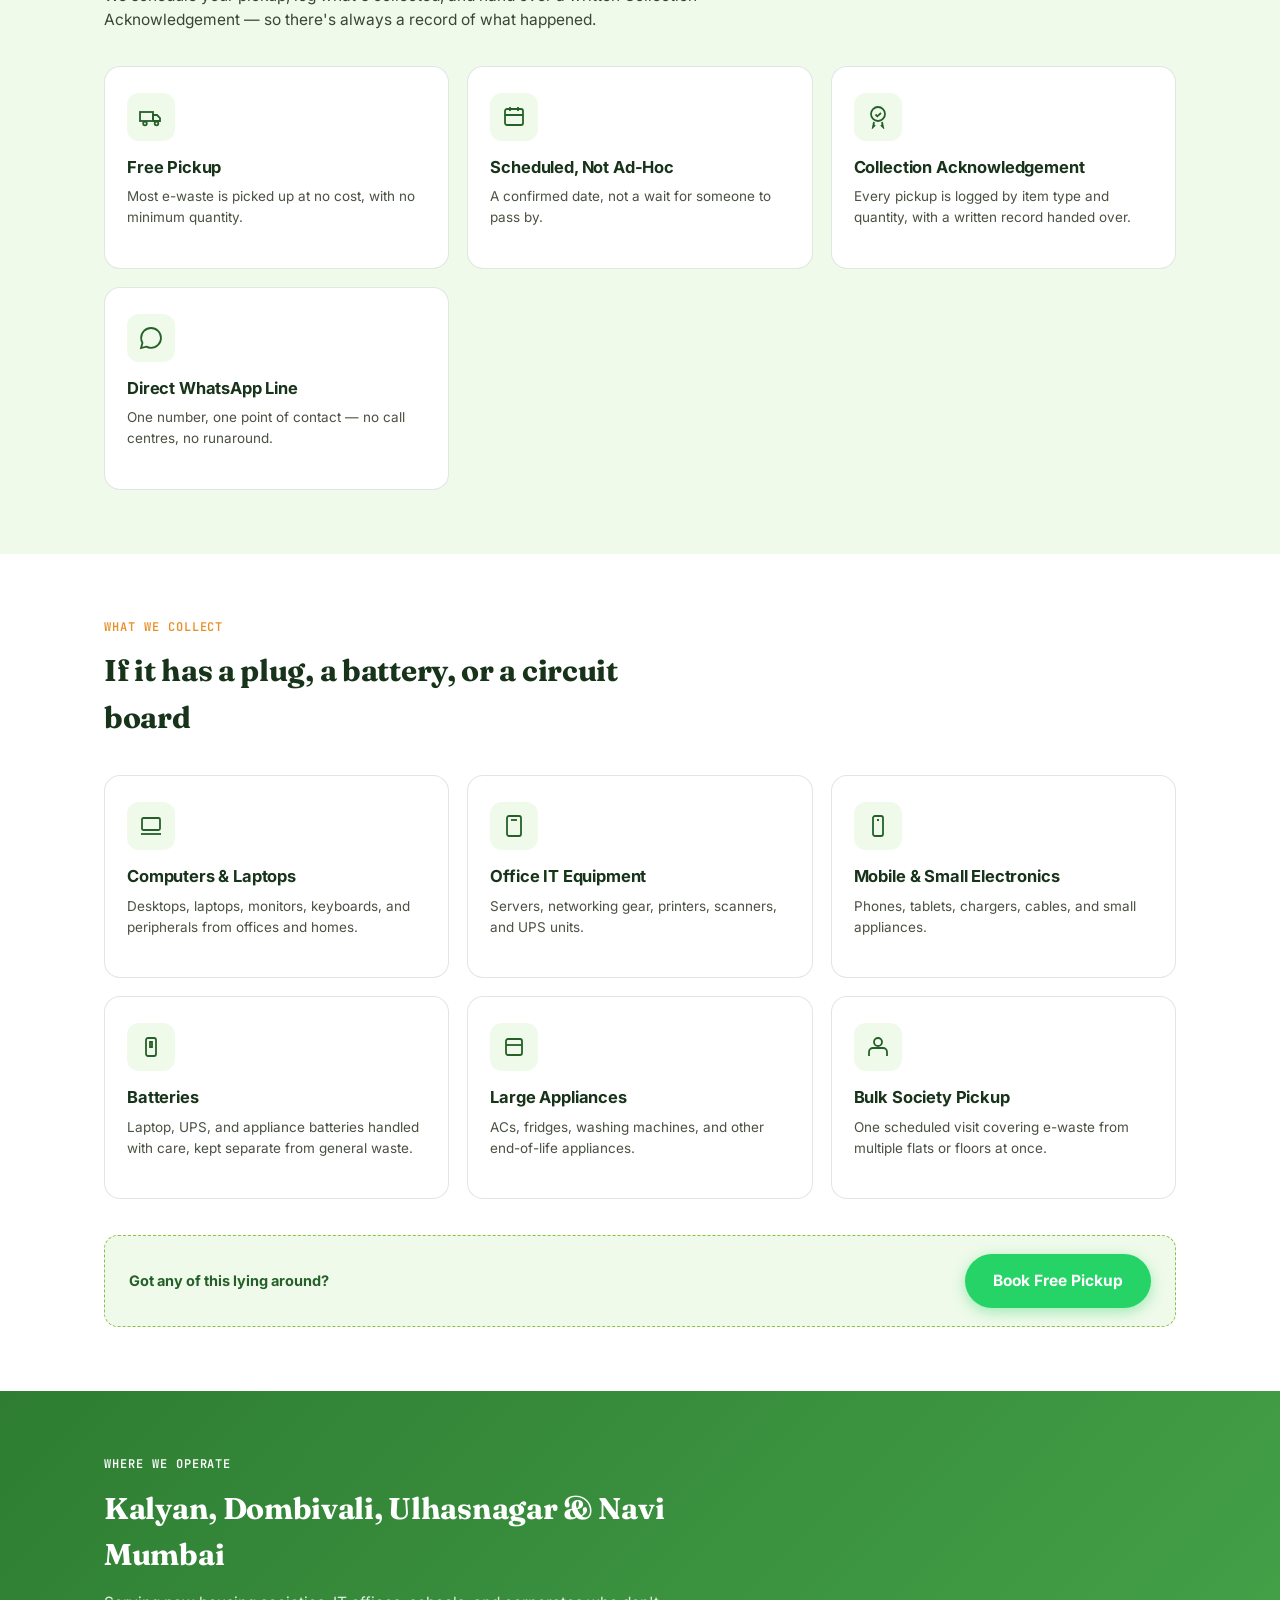
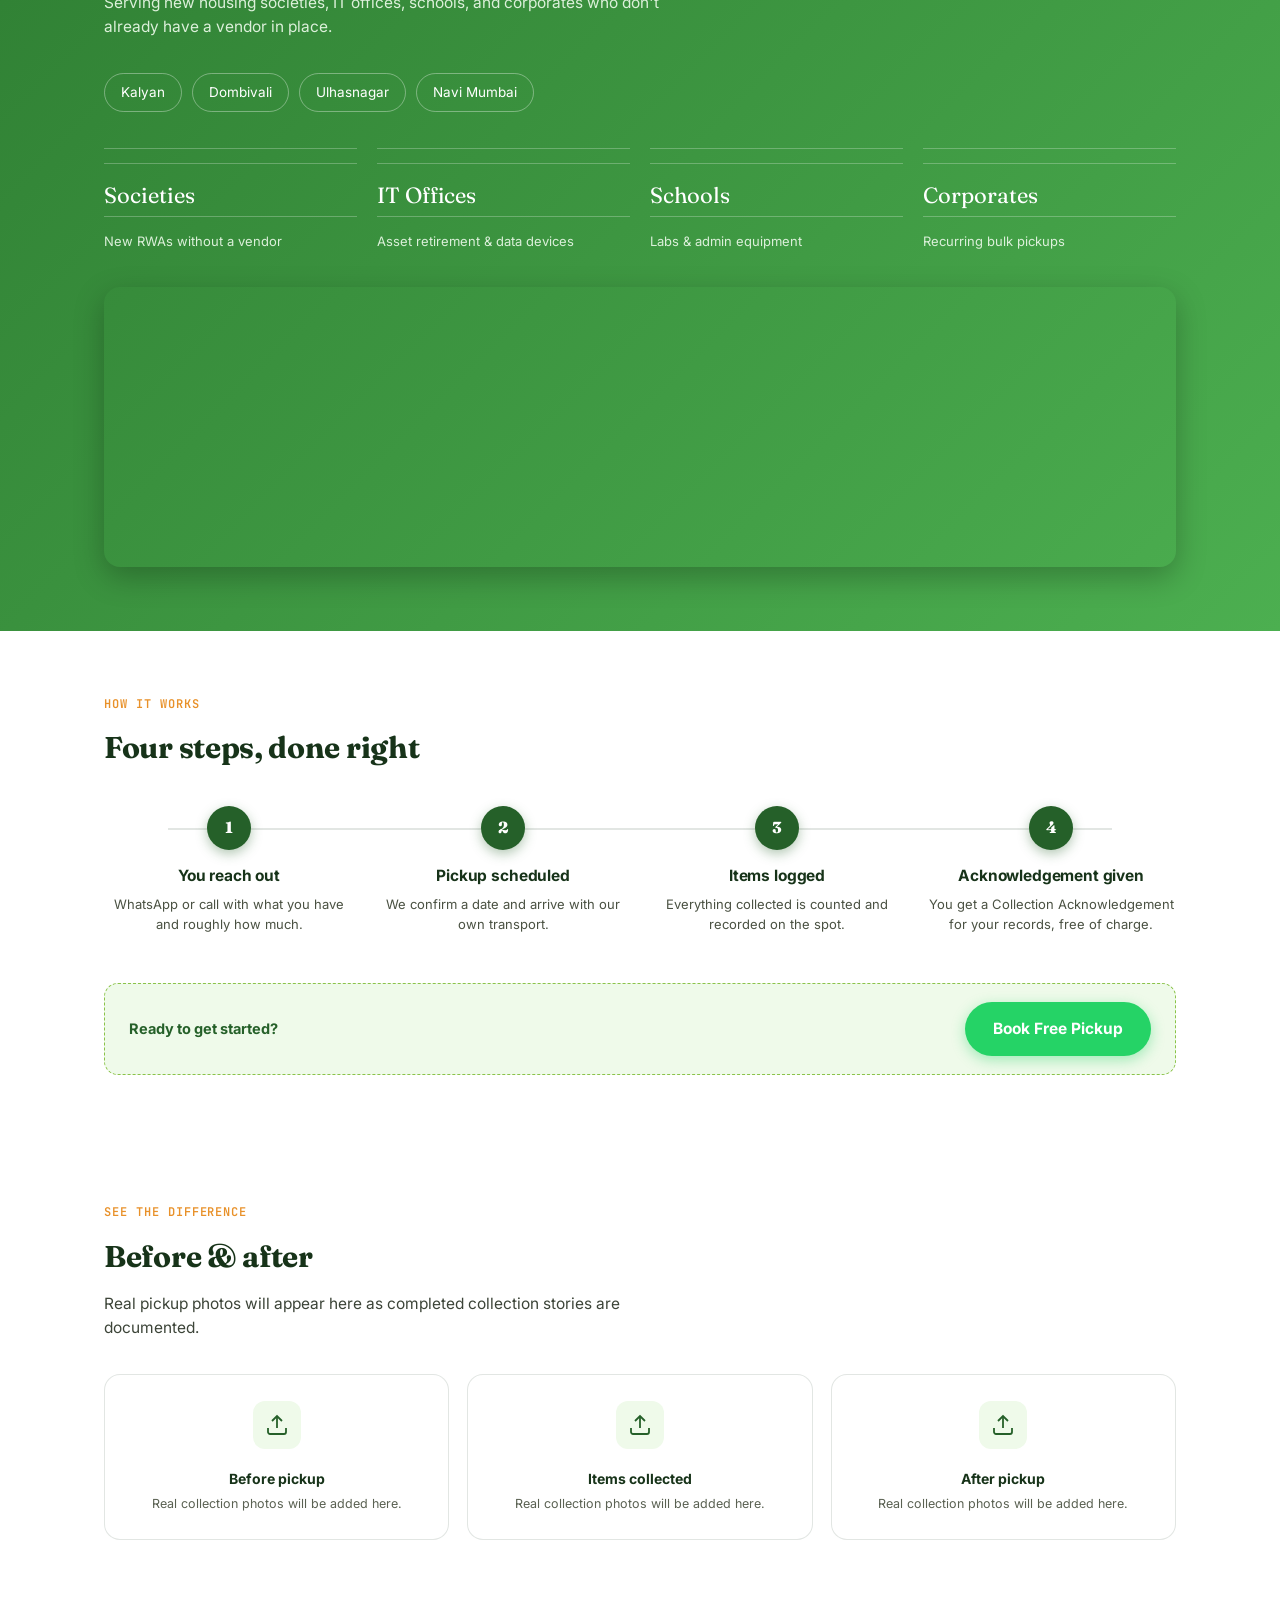
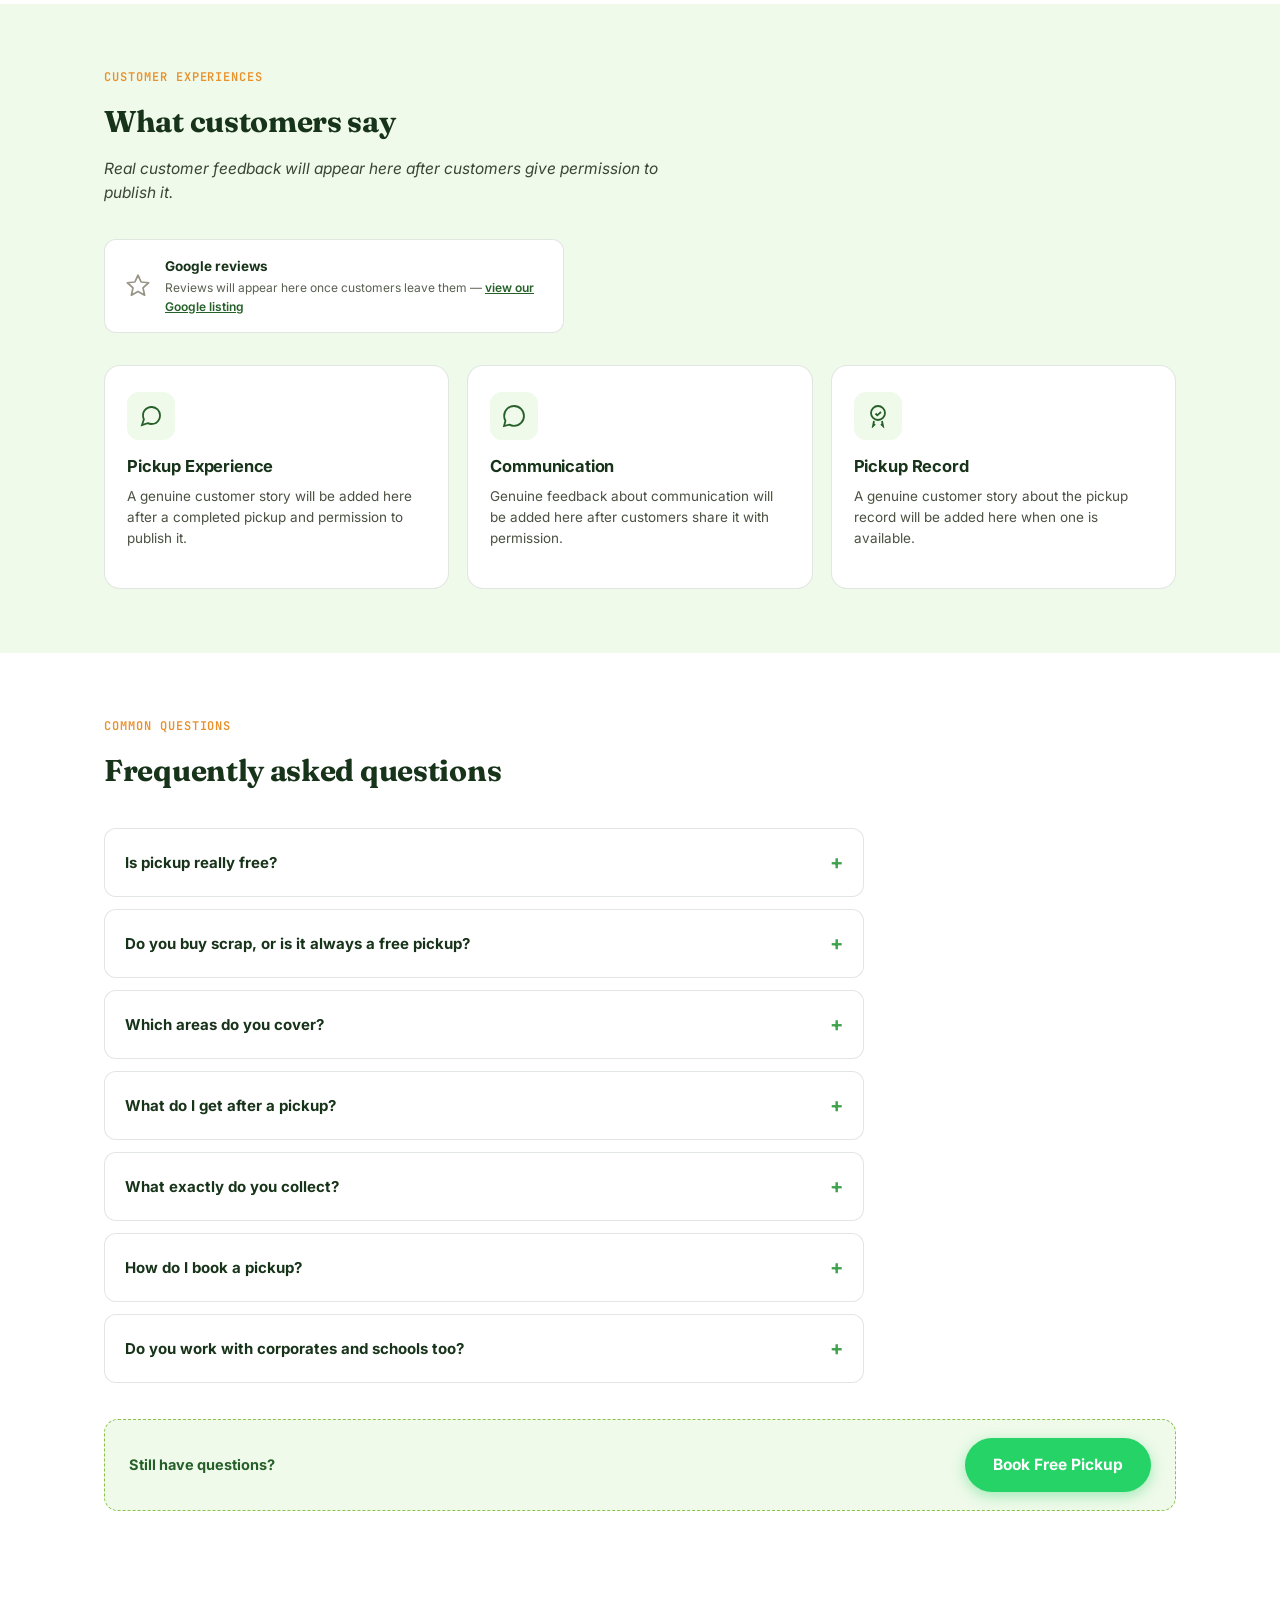
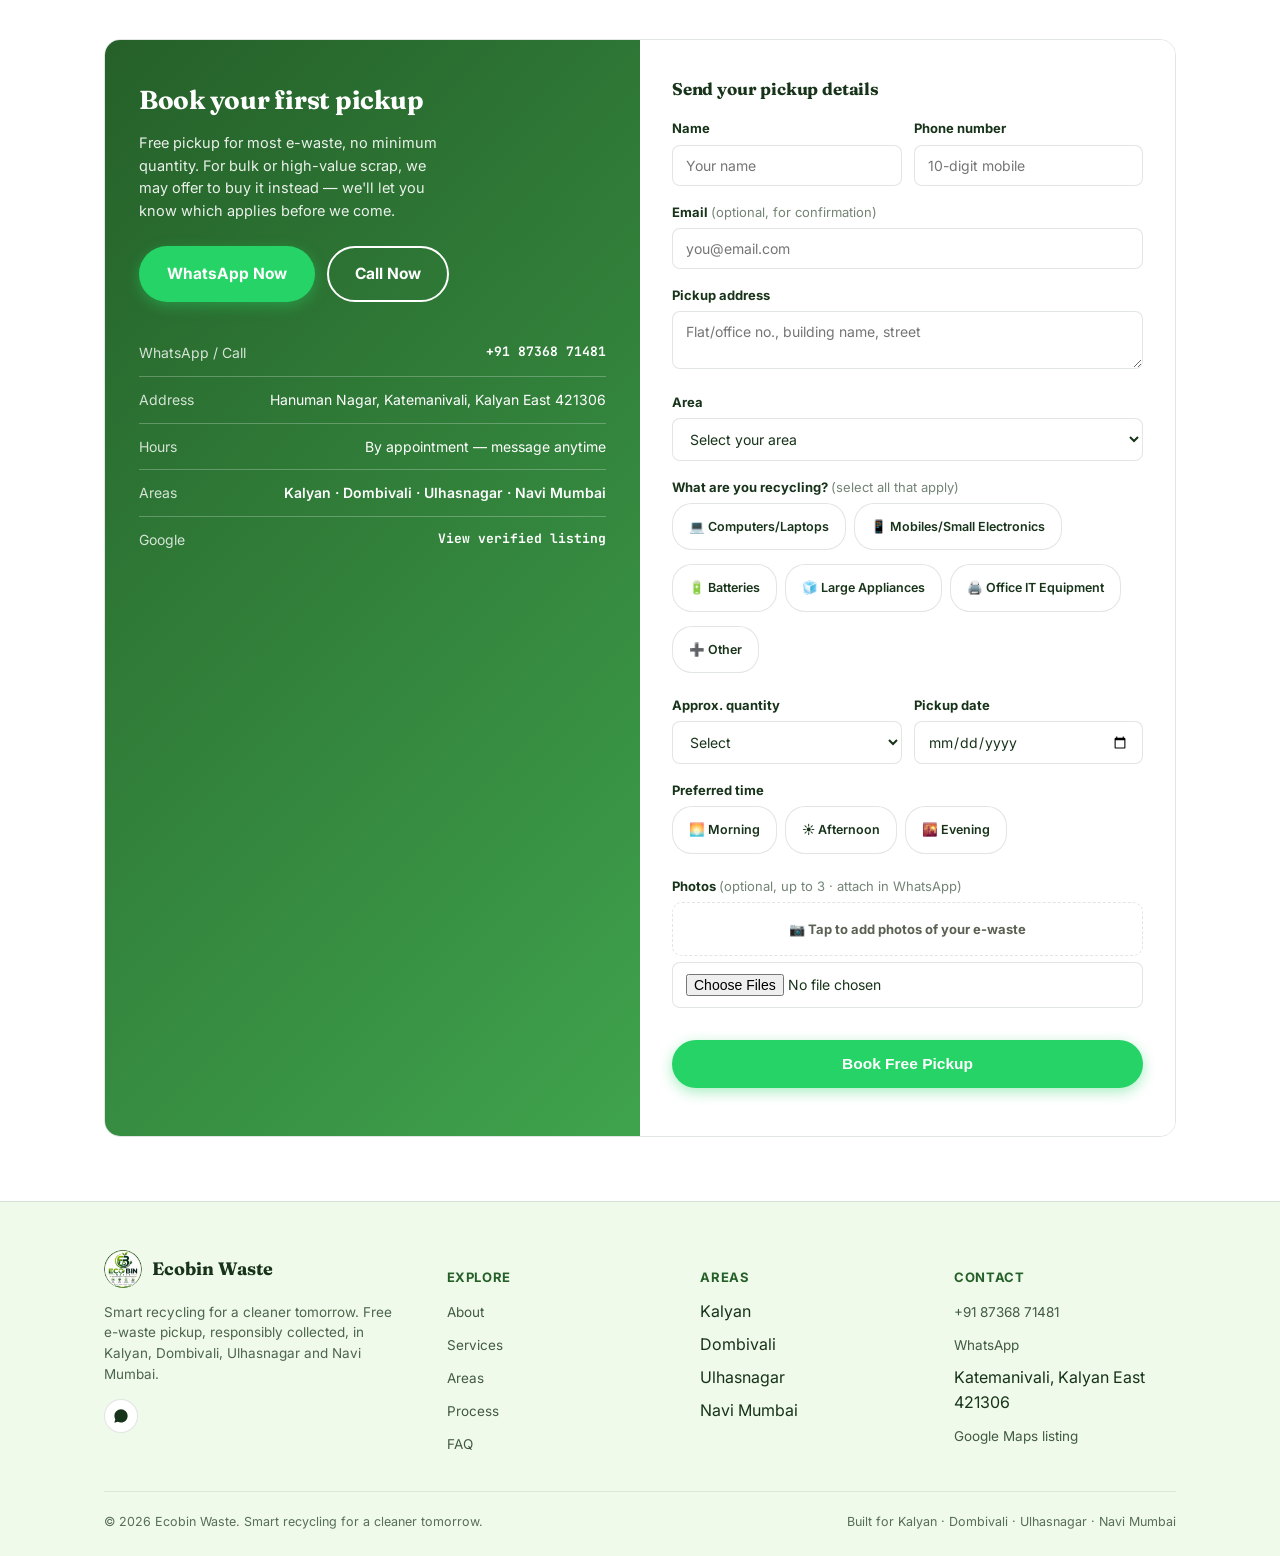
==== commit 7c0b842e: "Add booking button to desktop menu" ====
--- a/index.html
+++ b/index.html
@@ -215,6 +215,15 @@
         <li><a href="#areas" data-nav>Areas</a></li>
         <li><a href="#process" data-nav>Process</a></li>
                 <li><a href="#faq" data-nav>FAQ</a></li>
+        <li class="desktop-book-row">
+  <a
+    class="desktop-book-btn"
+    href="#contact"
+    onclick="trackEvent('booking_cta_click',{location:'desktop_menu'})"
+  >
+    📅 Book Pickup
+  </a>
+</li>
 
         <li class="mobile-book-row">
           <a
@@ -276,8 +285,6 @@
     </div>
 </header>
 
-</header>
-
 <main id="main">
 
   <section class="hero-banner-wrap" style="padding-top:24px;">
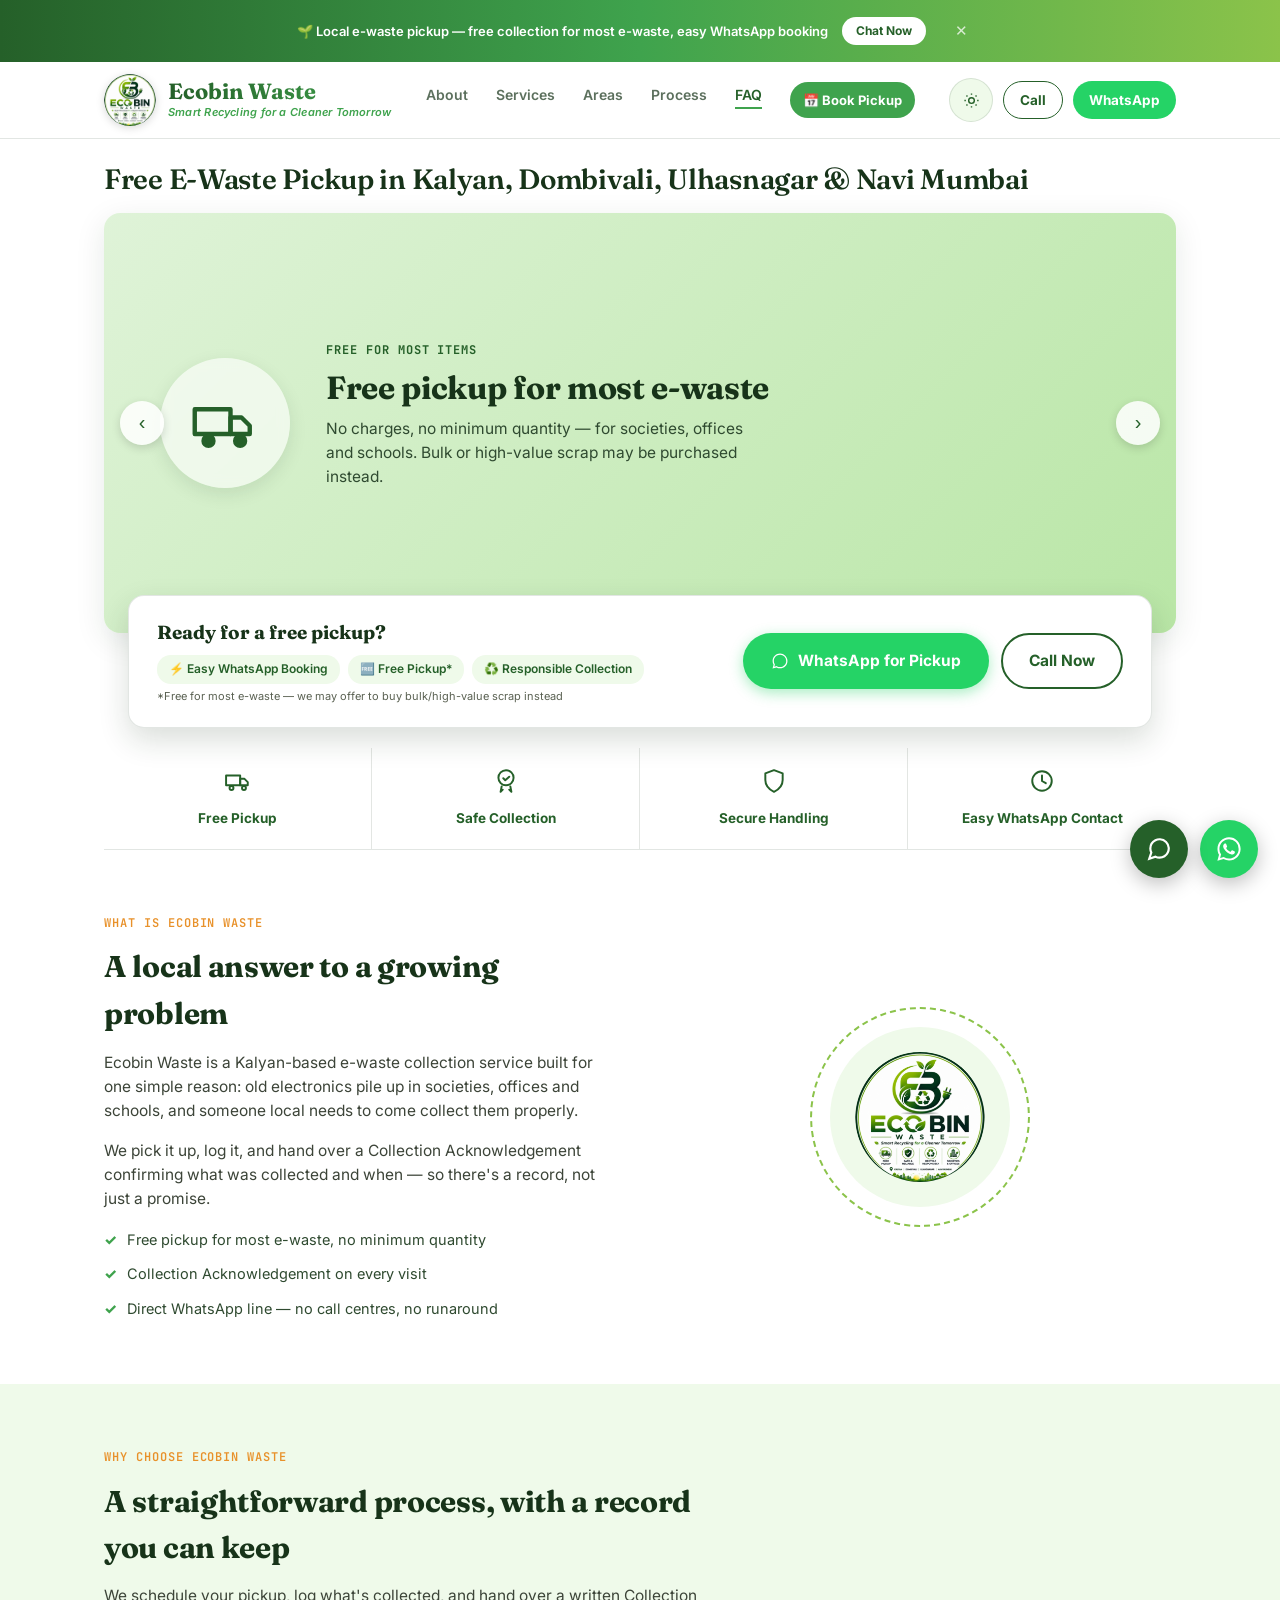
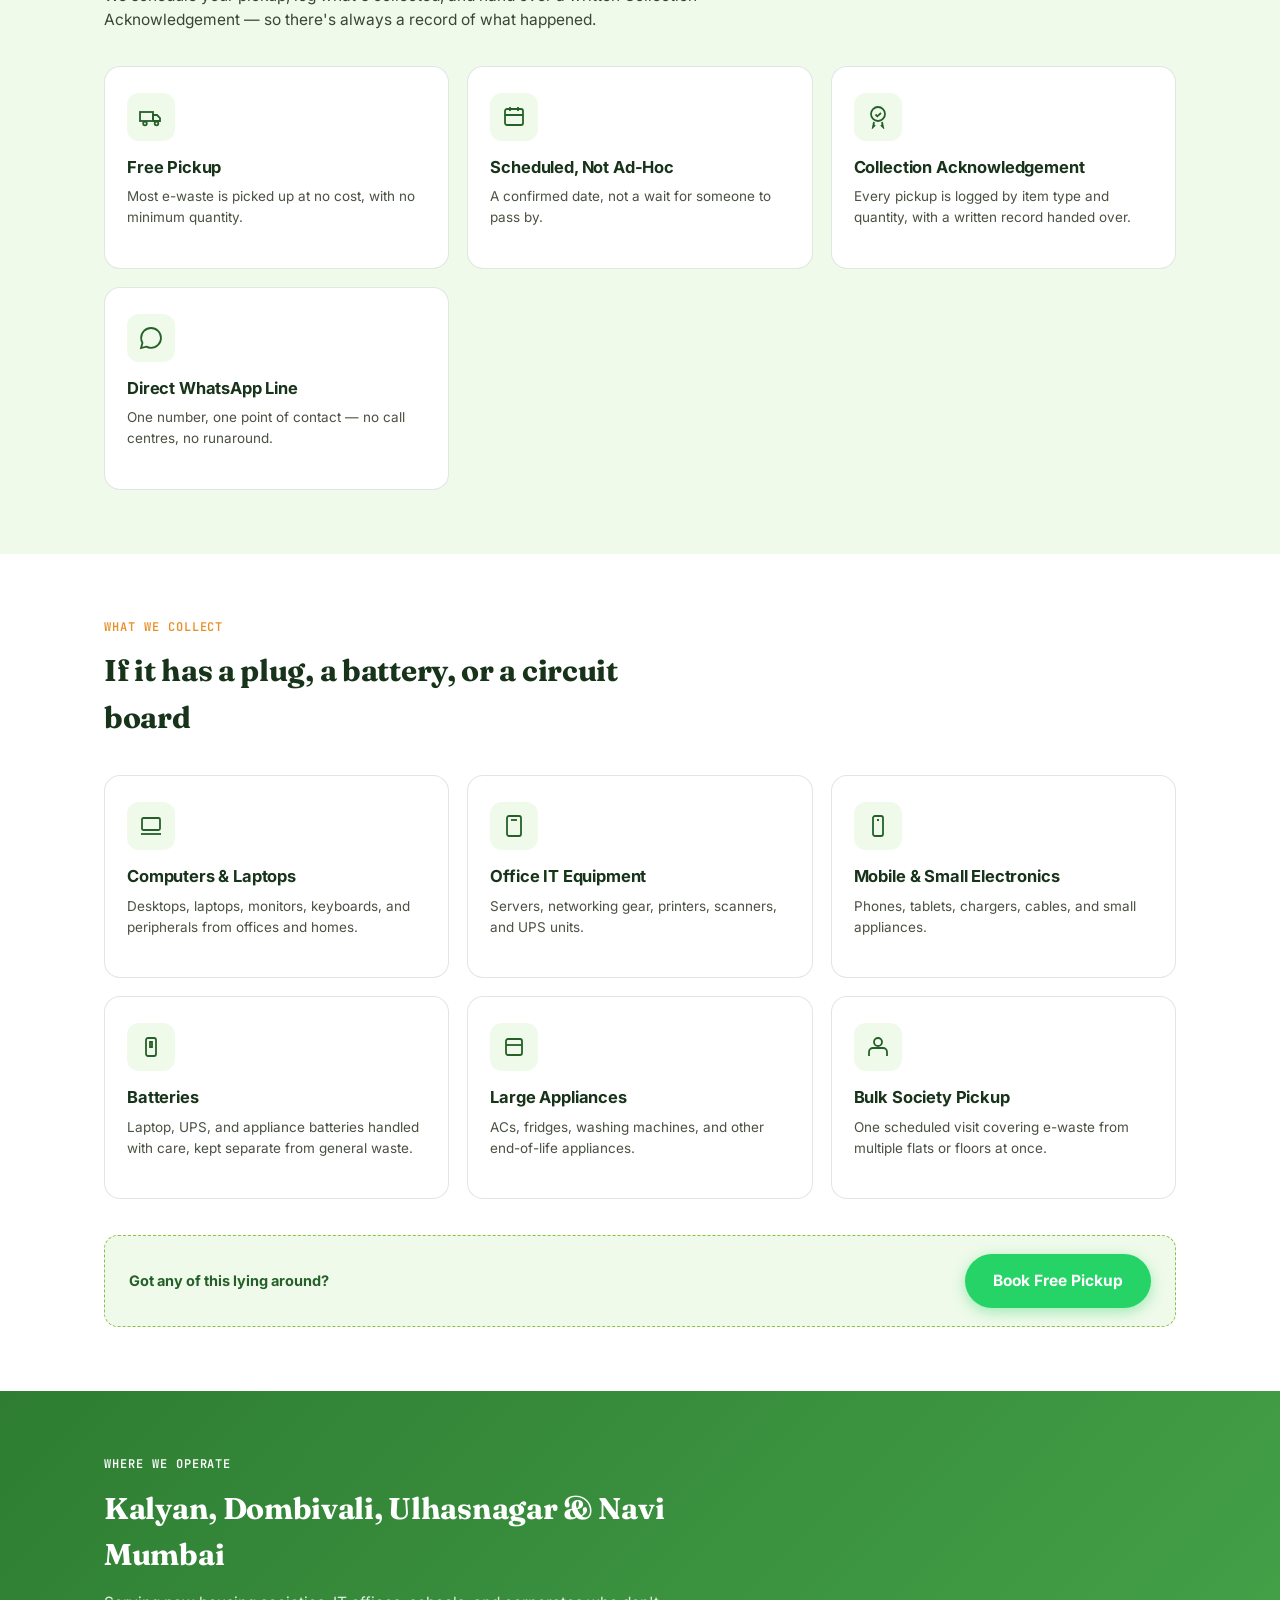
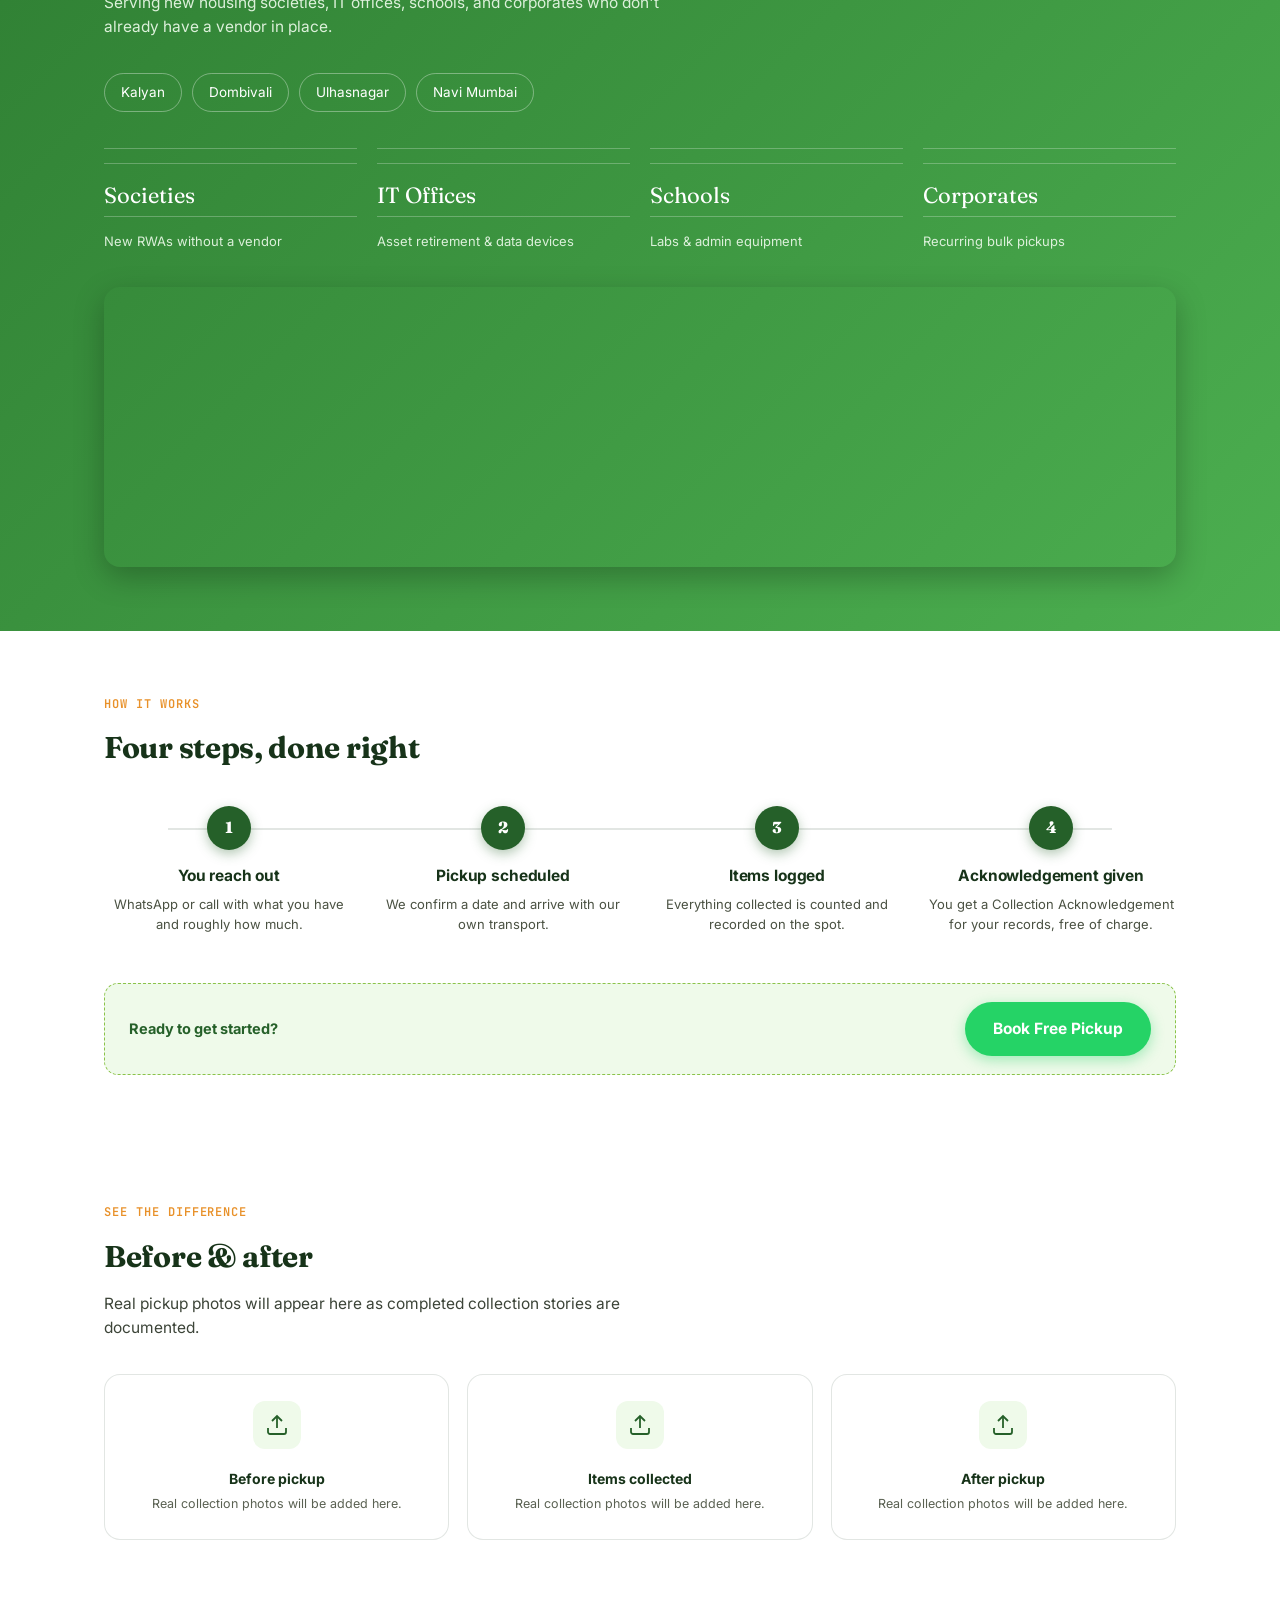
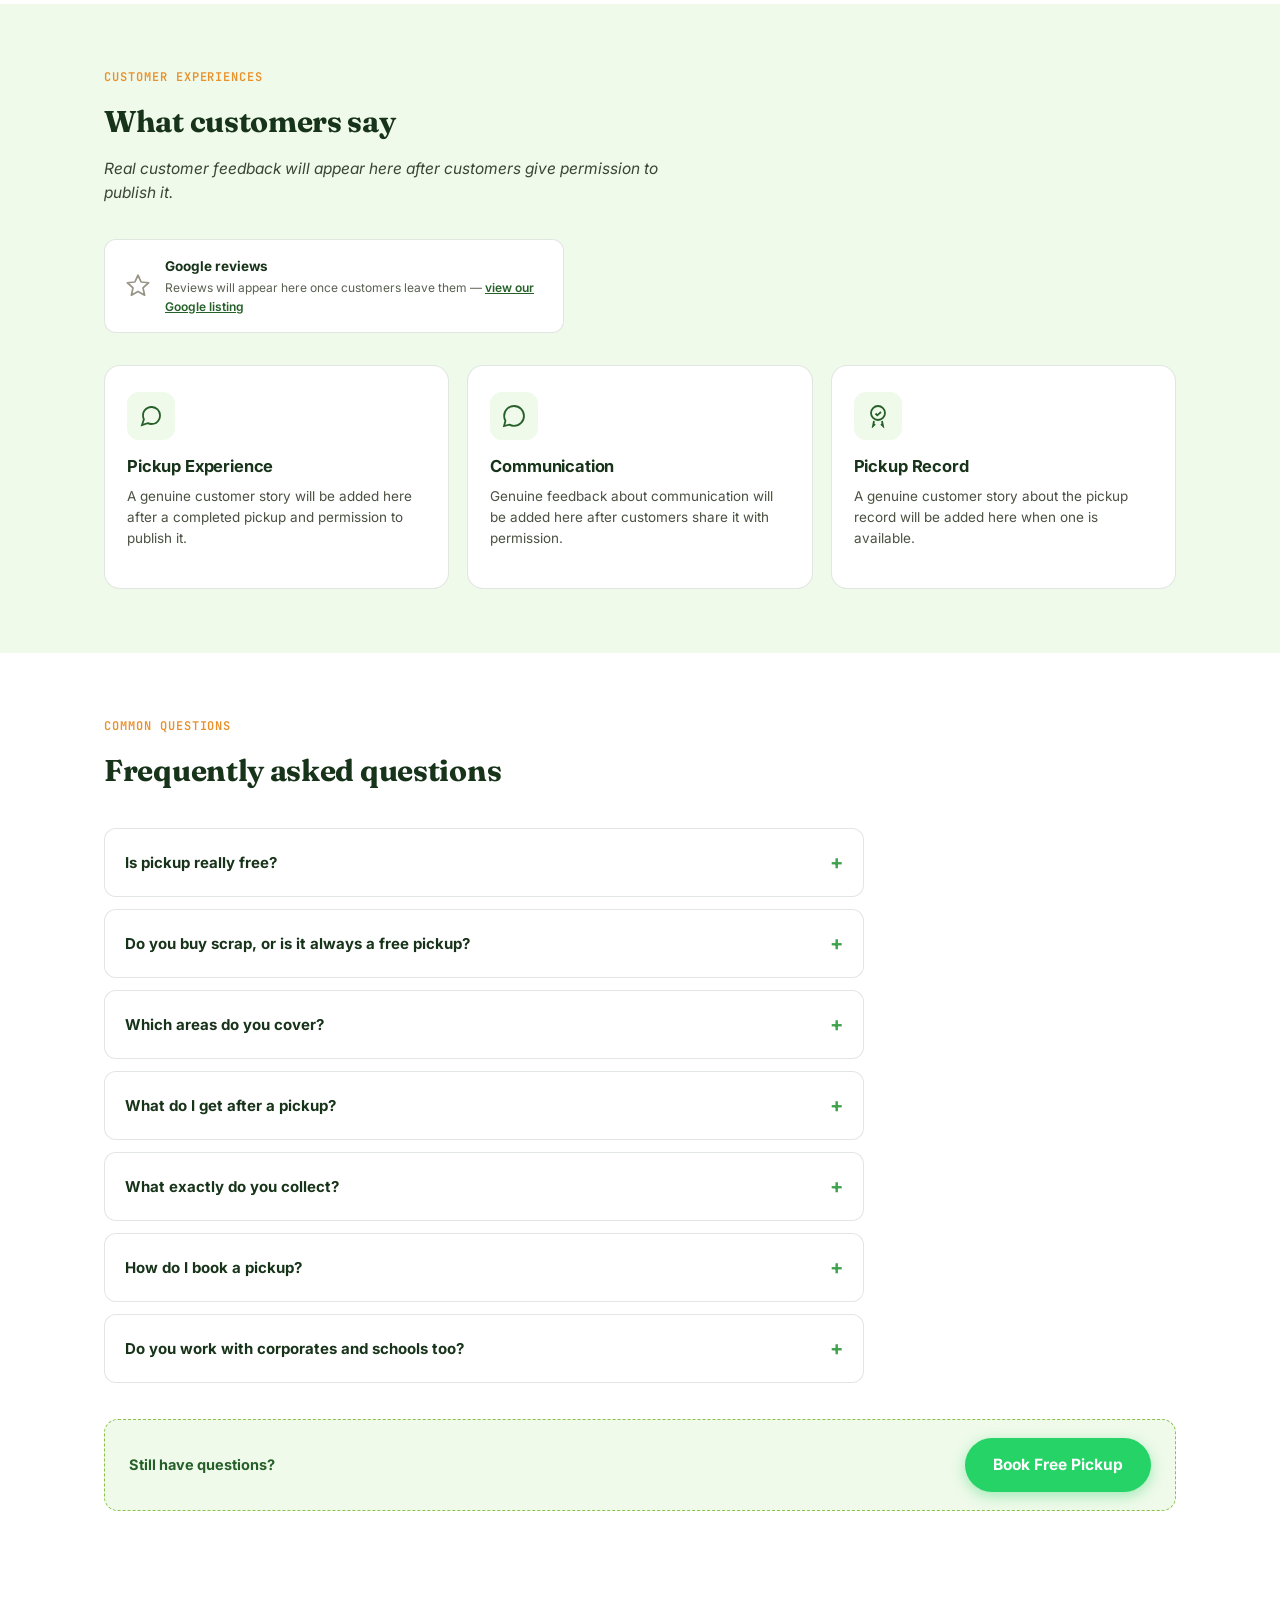
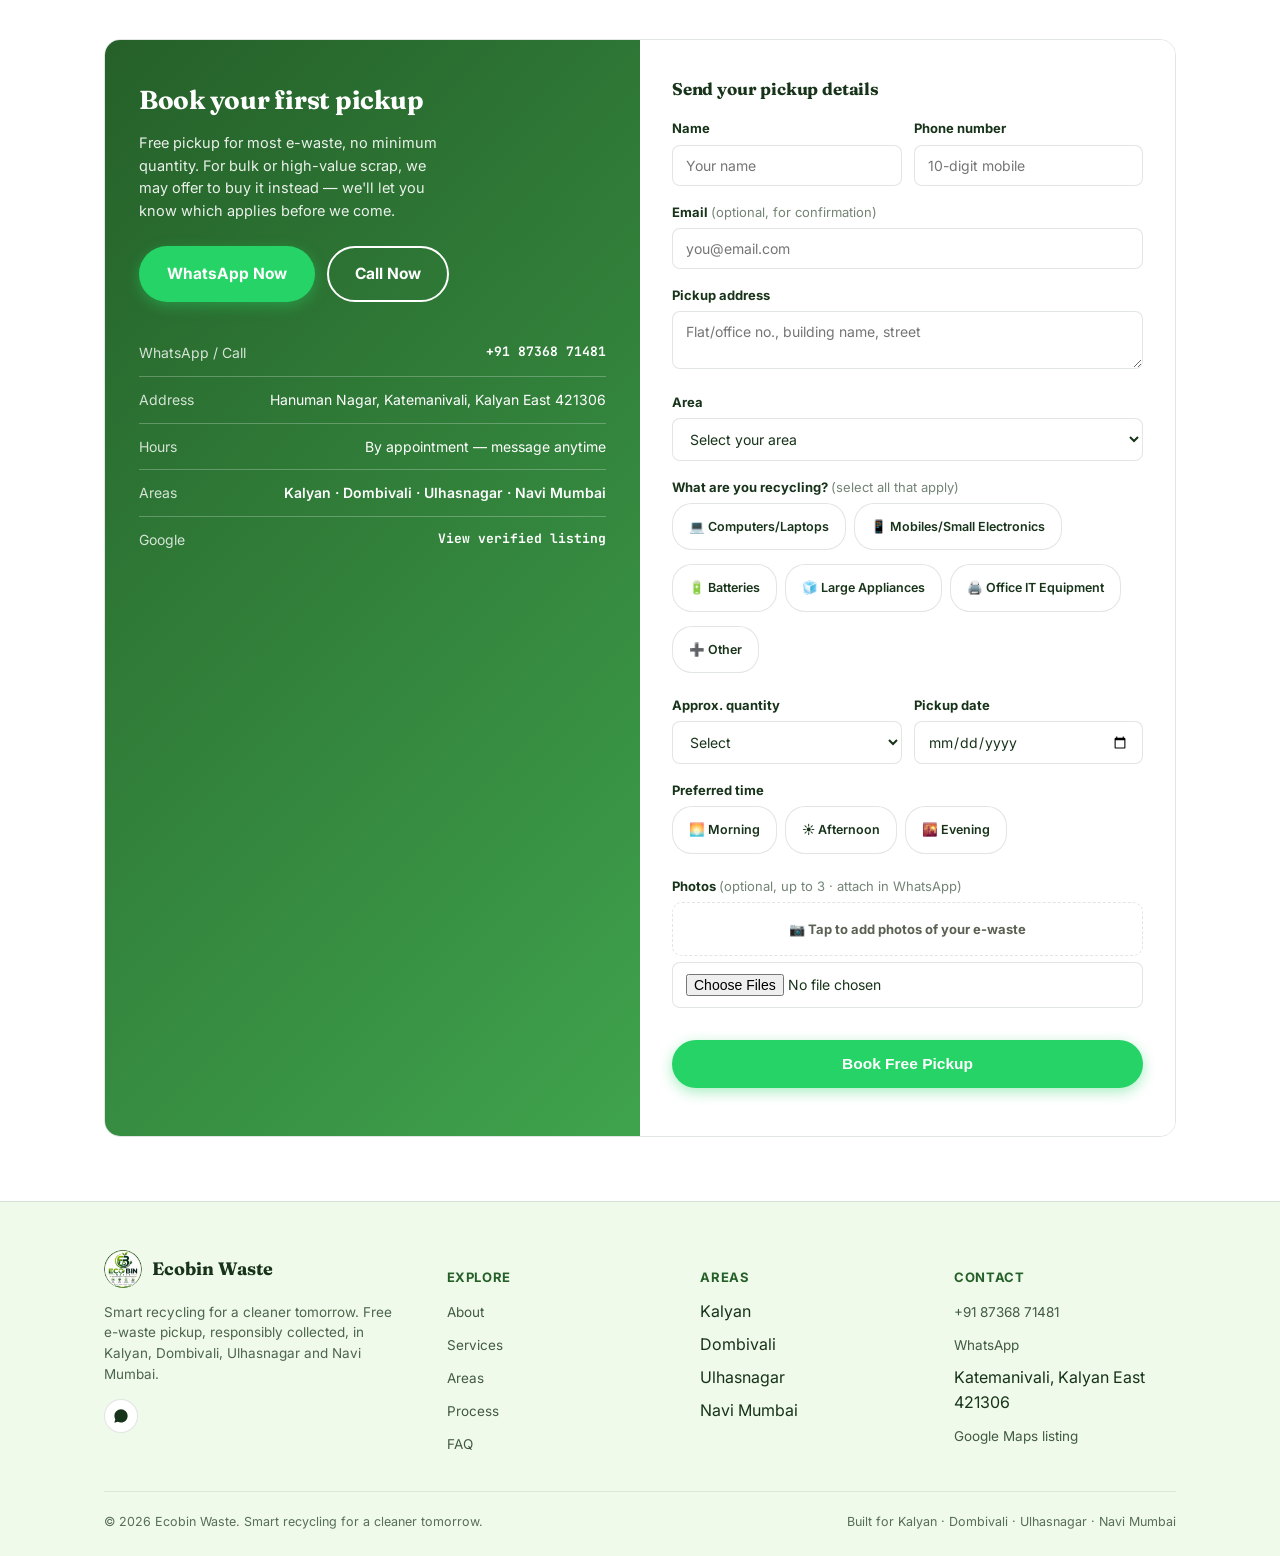
==== commit 761cdf43: "Add WhatsApp icon to contact link in index.html" ====
--- a/index.html
+++ b/index.html
@@ -279,7 +279,11 @@
         onclick="trackEvent('whatsapp_click',{location:'mobile_action_bar'})"
         target="_top"
       >
-        <span aria-hidden="true">◉</span>
+        <span class="whatsapp-icon" aria-hidden="true">   <svg viewBox="0 0 24 24" fill="none" stroke="currentColor" stroke-width="2" stroke-linecap="round" stroke-linejoin="round">     
+          <path d="M20 11.5a8 8 0 0 1-11.9 7L4 20l1.5-4A8 8 0 1 1 20 11.5Z"/>     
+          <path d="M9 9.5c.2-.4.5-.5.8-.3l1 .8c.3.2.3.5.2.8l-.4.6c.5.9 1.2 1.6 2.1 2.1l.6-.4c.3-.2.6-.1.8.2l.8 1c.2.3.1.6-.3.8-.5.3-1.1.4-1.7.2-1.5-.5-3.5-2.5-4-4-.2-.6-.1-1.2.1-1.8Z"/>   
+        </svg> 
+        </span>
         <span>WhatsApp</span>
       </a>
     </div>
--- a/style.css
+++ b/style.css
@@ -94,6 +94,34 @@
   }
   .nav-call{border:1.5px solid var(--green-dark); color:var(--green-dark); padding:8px 16px; border-radius:20px; font-size:13.5px; font-weight:700; text-decoration:none; display:flex; align-items:center; gap:6px;}
   .nav-wa{background:var(--whatsapp); color:#fff; padding:9px 16px; border-radius:20px; font-size:13.5px; font-weight:700; text-decoration:none; display:flex; align-items:center; gap:6px;}
+/* Desktop navigation booking button */
+.desktop-book-row{
+  display:list-item;
+}
+
+.desktop-book-btn{
+  display:inline-flex !important;
+  align-items:center;
+  justify-content:center;
+  padding:8px 13px !important;
+  border-radius:20px;
+  background:var(--green);
+  color:#fff !important;
+  font-size:13px !important;
+  font-weight:700 !important;
+  text-decoration:none;
+  white-space:nowrap;
+  opacity:1 !important;
+}
+
+.desktop-book-btn:hover{
+  background:var(--green-dark);
+  color:#fff !important;
+}
+
+.desktop-book-btn::after{
+  display:none !important;
+}
   .menu-toggle{display:none; background:none; border:none; font-size:24px; cursor:pointer; color:var(--green-dark);}
 
   /* Theme-toggle entry point duplicated inside the mobile nav panel — only
@@ -1048,3 +1076,12 @@
     gap:3px;
   }
 }
+/* ==========================================================
+   DESKTOP BOOKING BUTTON — HIDE ON MOBILE
+   ========================================================== */
+
+@media (max-width: 860px){
+  .desktop-book-row{
+    display:none;
+  }
+}
